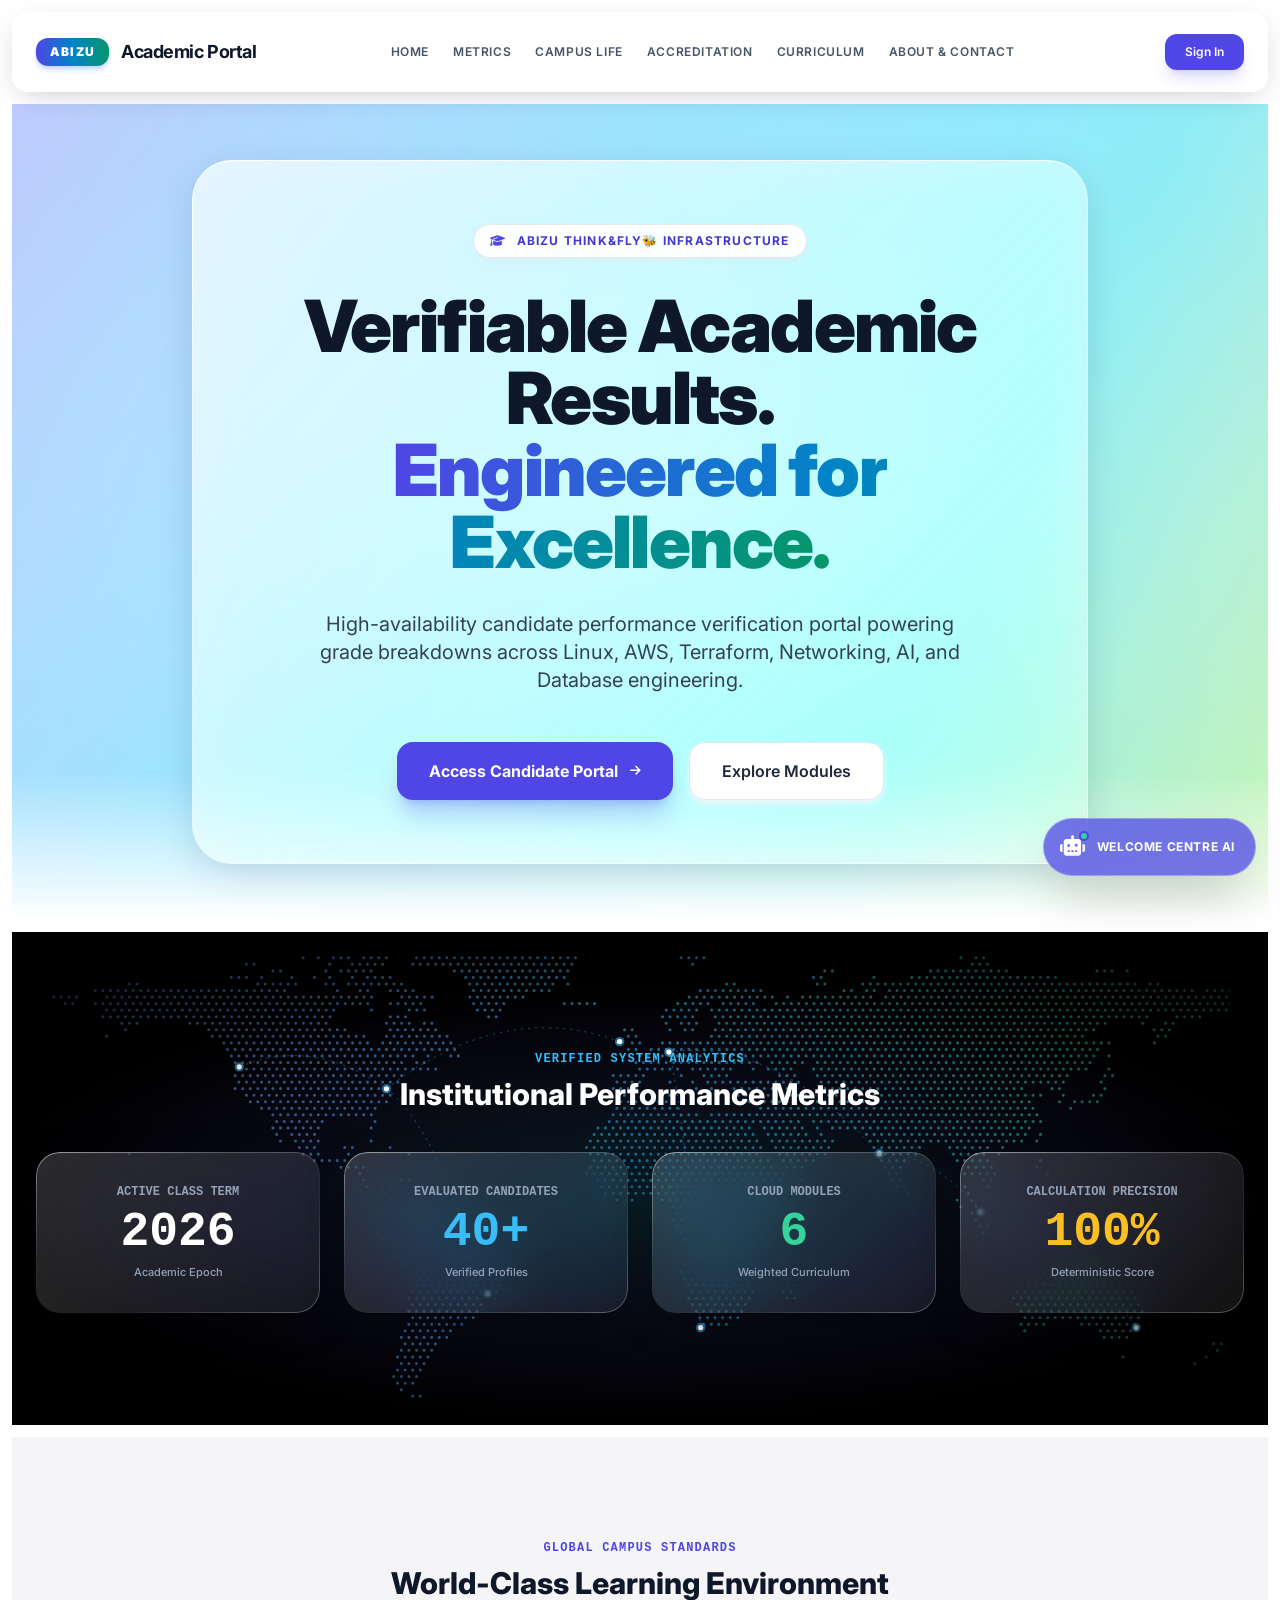
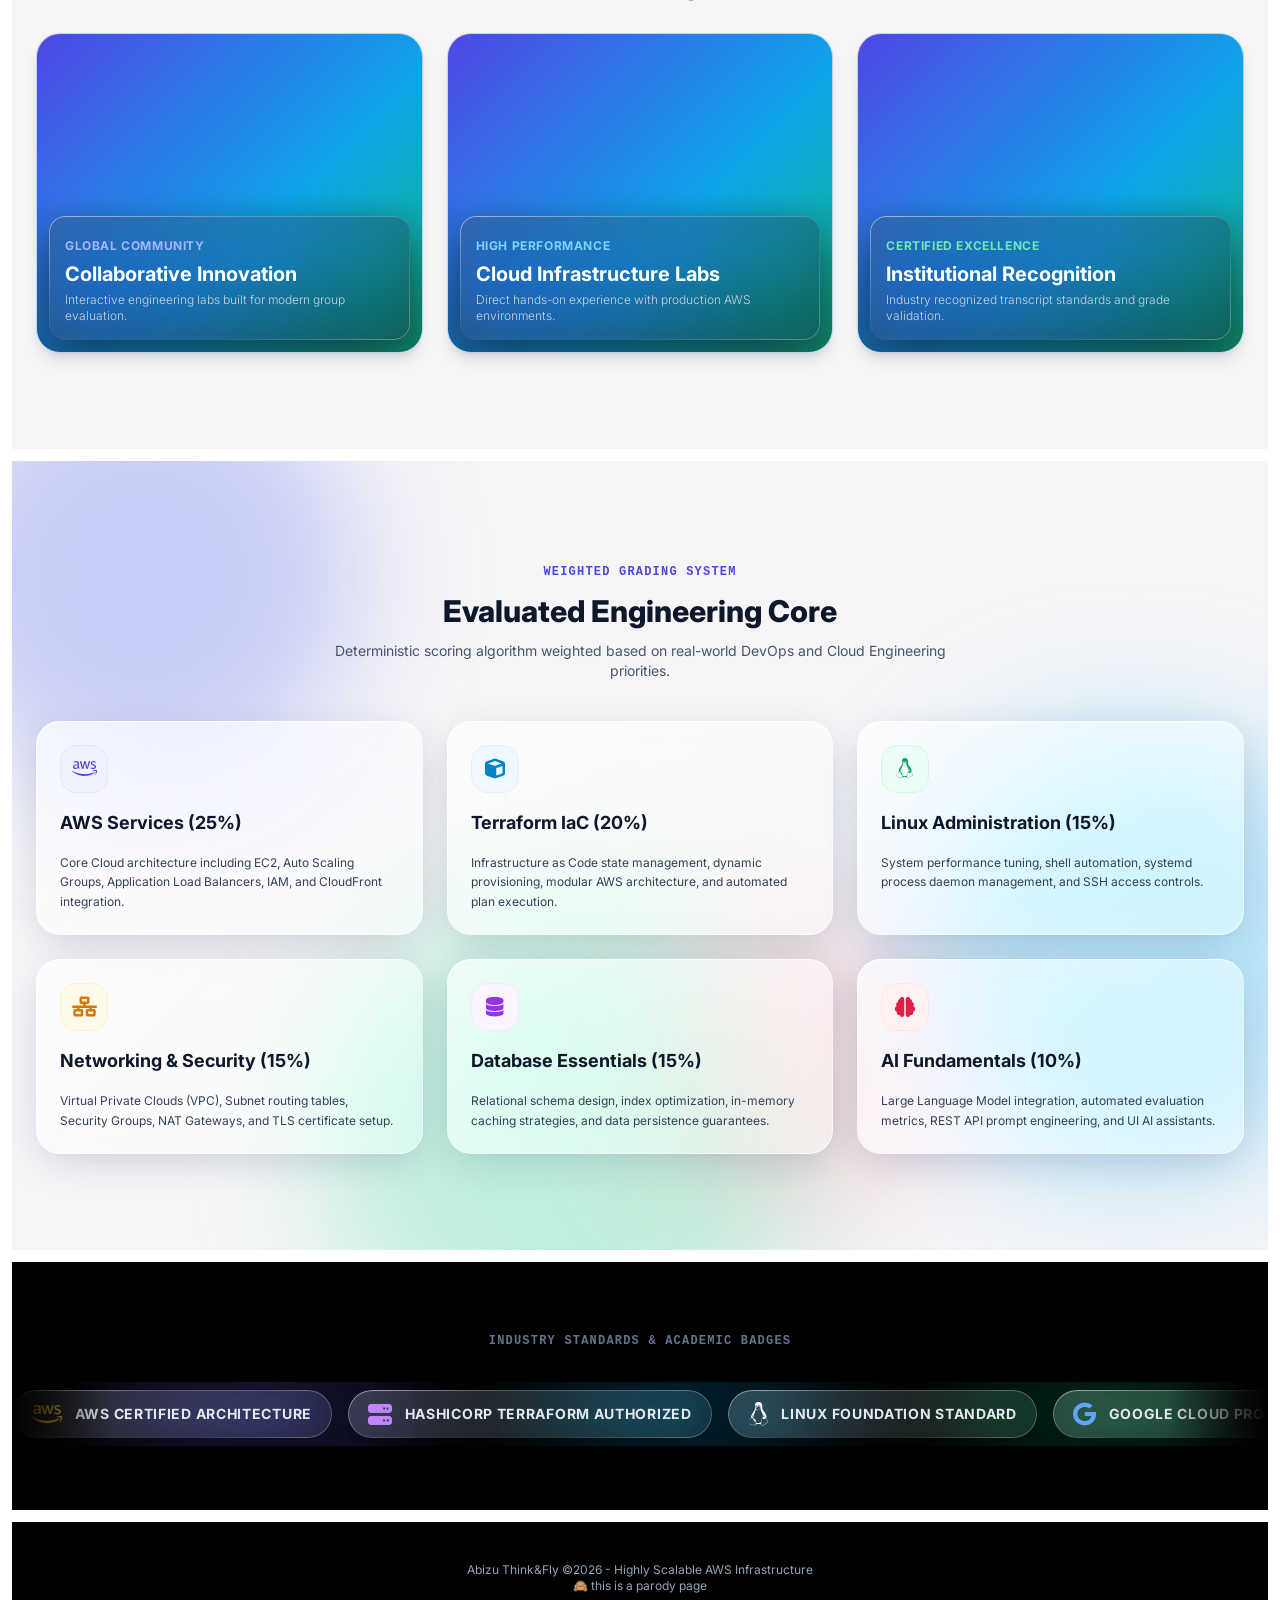
==== templates/index.html @ ec956c9b "index page" ====
<!DOCTYPE html>
<html lang="en" class="scroll-smooth">
<head>
    <meta charset="UTF-8">
    <meta name="viewport" content="width=device-width, initial-scale=1.0">
    <title>Abizu Portal</title>
    <!-- Tailwind CSS CDN -->
    <!-- <script src="https://cdn.tailwindcss.com"></script> -->
    <!-- Tailwind CSS compiled and inlined: no external file needed -->
    <style>
*,:after,:before{--tw-border-spacing-x:0;--tw-border-spacing-y:0;--tw-translate-x:0;--tw-translate-y:0;--tw-rotate:0;--tw-skew-x:0;--tw-skew-y:0;--tw-scale-x:1;--tw-scale-y:1;--tw-pan-x: ;--tw-pan-y: ;--tw-pinch-zoom: ;--tw-scroll-snap-strictness:proximity;--tw-gradient-from-position: ;--tw-gradient-via-position: ;--tw-gradient-to-position: ;--tw-ordinal: ;--tw-slashed-zero: ;--tw-numeric-figure: ;--tw-numeric-spacing: ;--tw-numeric-fraction: ;--tw-ring-inset: ;--tw-ring-offset-width:0px;--tw-ring-offset-color:#fff;--tw-ring-color:rgba(59,130,246,.5);--tw-ring-offset-shadow:0 0 #0000;--tw-ring-shadow:0 0 #0000;--tw-shadow:0 0 #0000;--tw-shadow-colored:0 0 #0000;--tw-blur: ;--tw-brightness: ;--tw-contrast: ;--tw-grayscale: ;--tw-hue-rotate: ;--tw-invert: ;--tw-saturate: ;--tw-sepia: ;--tw-drop-shadow: ;--tw-backdrop-blur: ;--tw-backdrop-brightness: ;--tw-backdrop-contrast: ;--tw-backdrop-grayscale: ;--tw-backdrop-hue-rotate: ;--tw-backdrop-invert: ;--tw-backdrop-opacity: ;--tw-backdrop-saturate: ;--tw-backdrop-sepia: ;--tw-contain-size: ;--tw-contain-layout: ;--tw-contain-paint: ;--tw-contain-style: }::backdrop{--tw-border-spacing-x:0;--tw-border-spacing-y:0;--tw-translate-x:0;--tw-translate-y:0;--tw-rotate:0;--tw-skew-x:0;--tw-skew-y:0;--tw-scale-x:1;--tw-scale-y:1;--tw-pan-x: ;--tw-pan-y: ;--tw-pinch-zoom: ;--tw-scroll-snap-strictness:proximity;--tw-gradient-from-position: ;--tw-gradient-via-position: ;--tw-gradient-to-position: ;--tw-ordinal: ;--tw-slashed-zero: ;--tw-numeric-figure: ;--tw-numeric-spacing: ;--tw-numeric-fraction: ;--tw-ring-inset: ;--tw-ring-offset-width:0px;--tw-ring-offset-color:#fff;--tw-ring-color:rgba(59,130,246,.5);--tw-ring-offset-shadow:0 0 #0000;--tw-ring-shadow:0 0 #0000;--tw-shadow:0 0 #0000;--tw-shadow-colored:0 0 #0000;--tw-blur: ;--tw-brightness: ;--tw-contrast: ;--tw-grayscale: ;--tw-hue-rotate: ;--tw-invert: ;--tw-saturate: ;--tw-sepia: ;--tw-drop-shadow: ;--tw-backdrop-blur: ;--tw-backdrop-brightness: ;--tw-backdrop-contrast: ;--tw-backdrop-grayscale: ;--tw-backdrop-hue-rotate: ;--tw-backdrop-invert: ;--tw-backdrop-opacity: ;--tw-backdrop-saturate: ;--tw-backdrop-sepia: ;--tw-contain-size: ;--tw-contain-layout: ;--tw-contain-paint: ;--tw-contain-style: }/*! tailwindcss v3.4.17 | MIT License | https://tailwindcss.com*/*,:after,:before{box-sizing:border-box;border:0 solid #e5e7eb}:after,:before{--tw-content:""}:host,html{line-height:1.5;-webkit-text-size-adjust:100%;-moz-tab-size:4;-o-tab-size:4;tab-size:4;font-family:ui-sans-serif,system-ui,sans-serif,Apple Color Emoji,Segoe UI Emoji,Segoe UI Symbol,Noto Color Emoji;font-feature-settings:normal;font-variation-settings:normal;-webkit-tap-highlight-color:transparent}body{margin:0;line-height:inherit}hr{height:0;color:inherit;border-top-width:1px}abbr:where([title]){-webkit-text-decoration:underline dotted;text-decoration:underline dotted}h1,h2,h3,h4,h5,h6{font-size:inherit;font-weight:inherit}a{color:inherit;text-decoration:inherit}b,strong{font-weight:bolder}code,kbd,pre,samp{font-family:ui-monospace,SFMono-Regular,Menlo,Monaco,Consolas,Liberation Mono,Courier New,monospace;font-feature-settings:normal;font-variation-settings:normal;font-size:1em}small{font-size:80%}sub,sup{font-size:75%;line-height:0;position:relative;vertical-align:baseline}sub{bottom:-.25em}sup{top:-.5em}table{text-indent:0;border-color:inherit;border-collapse:collapse}button,input,optgroup,select,textarea{font-family:inherit;font-feature-settings:inherit;font-variation-settings:inherit;font-size:100%;font-weight:inherit;line-height:inherit;letter-spacing:inherit;color:inherit;margin:0;padding:0}button,select{text-transform:none}button,input:where([type=button]),input:where([type=reset]),input:where([type=submit]){-webkit-appearance:button;background-color:transparent;background-image:none}:-moz-focusring{outline:auto}:-moz-ui-invalid{box-shadow:none}progress{vertical-align:baseline}::-webkit-inner-spin-button,::-webkit-outer-spin-button{height:auto}[type=search]{-webkit-appearance:textfield;outline-offset:-2px}::-webkit-search-decoration{-webkit-appearance:none}::-webkit-file-upload-button{-webkit-appearance:button;font:inherit}summary{display:list-item}blockquote,dd,dl,figure,h1,h2,h3,h4,h5,h6,hr,p,pre{margin:0}fieldset{margin:0}fieldset,legend{padding:0}menu,ol,ul{list-style:none;margin:0;padding:0}dialog{padding:0}textarea{resize:vertical}input::-moz-placeholder,textarea::-moz-placeholder{opacity:1;color:#9ca3af}input::placeholder,textarea::placeholder{opacity:1;color:#9ca3af}[role=button],button{cursor:pointer}:disabled{cursor:default}audio,canvas,embed,iframe,img,object,svg,video{display:block;vertical-align:middle}img,video{max-width:100%;height:auto}[hidden]:where(:not([hidden=until-found])){display:none}.pointer-events-none{pointer-events:none}.fixed{position:fixed}.absolute{position:absolute}.relative{position:relative}.sticky{position:sticky}.inset-0{inset:0}.-bottom-20{bottom:-5rem}.-bottom-24{bottom:-6rem}.-bottom-32{bottom:-8rem}.-left-16{left:-4rem}.-left-20{left:-5rem}.-right-1{right:-.25rem}.-right-24{right:-6rem}.-top-1{top:-.25rem}.-top-20{top:-5rem}.-top-24{top:-6rem}.bottom-0{bottom:0}.bottom-1{bottom:.25rem}.bottom-10{bottom:2.5rem}.bottom-16{bottom:4rem}.bottom-4{bottom:1rem}.bottom-6{bottom:1.5rem}.bottom-\[-80px\]{bottom:-80px}.left-1\/3{left:33.333333%}.left-1\/4{left:25%}.left-3{left:.75rem}.left-4{left:1rem}.left-\[10\%\]{left:10%}.left-\[35\%\]{left:35%}.left-\[42\%\]{left:42%}.left-\[76\%\]{left:76%}.left-\[8\%\]{left:8%}.right-0{right:0}.right-1{right:.25rem}.right-1\/3{right:33.333333%}.right-1\/4{right:25%}.right-16{right:4rem}.right-3{right:.75rem}.right-6{right:1.5rem}.right-\[10\%\]{right:10%}.right-\[6\%\]{right:6%}.right-\[8\%\]{right:8%}.top-1\/2{top:50%}.top-1\/3{top:33.333333%}.top-1\/4{top:25%}.top-3{top:.75rem}.top-\[100px\]{top:100px}.isolate{isolation:isolate}.z-0{z-index:0}.z-10{z-index:10}.z-50{z-index:50}.m-3{margin:.75rem}.mx-3{margin-left:.75rem;margin-right:.75rem}.mx-5{margin-left:1.25rem;margin-right:1.25rem}.mx-auto{margin-left:auto;margin-right:auto}.my-14{margin-top:3.5rem;margin-bottom:3.5rem}.my-4{margin-top:1rem;margin-bottom:1rem}.mb-1{margin-bottom:.25rem}.mb-2{margin-bottom:.5rem}.mb-3{margin-bottom:.75rem}.mb-4{margin-bottom:1rem}.mb-8{margin-bottom:2rem}.ml-auto{margin-left:auto}.mt-1{margin-top:.25rem}.mt-2{margin-top:.5rem}.mt-3{margin-top:.75rem}.mt-4{margin-top:1rem}.block{display:block}.inline-block{display:inline-block}.flex{display:flex}.inline-flex{display:inline-flex}.table{display:table}.\!grid{display:grid!important}.grid{display:grid}.hidden{display:none}.h-10{height:2.5rem}.h-11{height:2.75rem}.h-12{height:3rem}.h-16{height:4rem}.h-2{height:.5rem}.h-2\.5{height:.625rem}.h-20{height:5rem}.h-24{height:6rem}.h-4{height:1rem}.h-5{height:1.25rem}.h-64{height:16rem}.h-8{height:2rem}.h-80{height:20rem}.h-9{height:2.25rem}.h-\[300px\]{height:300px}.h-\[320px\]{height:320px}.h-\[360px\]{height:360px}.h-\[380px\]{height:380px}.h-\[420px\]{height:420px}.h-\[460px\]{height:460px}.h-\[480px\]{height:480px}.h-\[520px\]{height:520px}.h-\[88\%\]{height:88%}.h-full{height:100%}.min-h-\[75vh\]{min-height:75vh}.min-h-\[80vh\]{min-height:80vh}.min-h-\[85vh\]{min-height:85vh}.min-h-screen{min-height:100vh}.w-10{width:2.5rem}.w-11{width:2.75rem}.w-12{width:3rem}.w-16{width:4rem}.w-2{width:.5rem}.w-2\.5{width:.625rem}.w-20{width:5rem}.w-24{width:6rem}.w-32{width:8rem}.w-4{width:1rem}.w-5{width:1.25rem}.w-72{width:18rem}.w-8{width:2rem}.w-80{width:20rem}.w-9{width:2.25rem}.w-\[300px\]{width:300px}.w-\[320px\]{width:320px}.w-\[360px\]{width:360px}.w-\[380px\]{width:380px}.w-\[420px\]{width:420px}.w-\[460px\]{width:460px}.w-\[480px\]{width:480px}.w-\[520px\]{width:520px}.w-auto{width:auto}.w-full{width:100%}.min-w-0{min-width:0}.max-w-2xl{max-width:42rem}.max-w-4xl{max-width:56rem}.max-w-6xl{max-width:72rem}.max-w-7xl{max-width:80rem}.max-w-\[85\%\]{max-width:85%}.max-w-\[90rem\]{max-width:90rem}.max-w-\[92\%\]{max-width:92%}.max-w-md{max-width:28rem}.max-w-none{max-width:none}.flex-shrink{flex-shrink:1}.shrink-0{flex-shrink:0}.flex-grow{flex-grow:1}.border-collapse{border-collapse:collapse}.-translate-y-1\/2{--tw-translate-y:-50%}.-translate-y-1\/2,.transform{transform:translate(var(--tw-translate-x),var(--tw-translate-y)) rotate(var(--tw-rotate)) skewX(var(--tw-skew-x)) skewY(var(--tw-skew-y)) scaleX(var(--tw-scale-x)) scaleY(var(--tw-scale-y))}@keyframes ping{75%,to{transform:scale(2);opacity:0}}.animate-ping{animation:ping 1s cubic-bezier(0,0,.2,1) infinite}@keyframes pulse{50%{opacity:.5}}.animate-pulse{animation:pulse 2s cubic-bezier(.4,0,.6,1) infinite}.cursor-pointer{cursor:pointer}.grid-cols-1{grid-template-columns:repeat(1,minmax(0,1fr))}.grid-cols-2{grid-template-columns:repeat(2,minmax(0,1fr))}.flex-col{flex-direction:column}.flex-wrap{flex-wrap:wrap}.items-start{align-items:flex-start}.items-end{align-items:flex-end}.items-center{align-items:center}.justify-end{justify-content:flex-end}.justify-center{justify-content:center}.justify-between{justify-content:space-between}.gap-1\.5{gap:.375rem}.gap-10{gap:2.5rem}.gap-2{gap:.5rem}.gap-3{gap:.75rem}.gap-4{gap:1rem}.gap-6{gap:1.5rem}.space-x-2>:not([hidden])~:not([hidden]){--tw-space-x-reverse:0;margin-right:calc(.5rem*var(--tw-space-x-reverse));margin-left:calc(.5rem*(1 - var(--tw-space-x-reverse)))}.space-x-2\.5>:not([hidden])~:not([hidden]){--tw-space-x-reverse:0;margin-right:calc(.625rem*var(--tw-space-x-reverse));margin-left:calc(.625rem*(1 - var(--tw-space-x-reverse)))}.space-x-3>:not([hidden])~:not([hidden]){--tw-space-x-reverse:0;margin-right:calc(.75rem*var(--tw-space-x-reverse));margin-left:calc(.75rem*(1 - var(--tw-space-x-reverse)))}.space-x-4>:not([hidden])~:not([hidden]){--tw-space-x-reverse:0;margin-right:calc(1rem*var(--tw-space-x-reverse));margin-left:calc(1rem*(1 - var(--tw-space-x-reverse)))}.space-x-6>:not([hidden])~:not([hidden]){--tw-space-x-reverse:0;margin-right:calc(1.5rem*var(--tw-space-x-reverse));margin-left:calc(1.5rem*(1 - var(--tw-space-x-reverse)))}.space-y-0>:not([hidden])~:not([hidden]){--tw-space-y-reverse:0;margin-top:calc(0px*(1 - var(--tw-space-y-reverse)));margin-bottom:calc(0px*var(--tw-space-y-reverse))}.space-y-10>:not([hidden])~:not([hidden]){--tw-space-y-reverse:0;margin-top:calc(2.5rem*(1 - var(--tw-space-y-reverse)));margin-bottom:calc(2.5rem*var(--tw-space-y-reverse))}.space-y-2>:not([hidden])~:not([hidden]){--tw-space-y-reverse:0;margin-top:calc(.5rem*(1 - var(--tw-space-y-reverse)));margin-bottom:calc(.5rem*var(--tw-space-y-reverse))}.space-y-2\.5>:not([hidden])~:not([hidden]){--tw-space-y-reverse:0;margin-top:calc(.625rem*(1 - var(--tw-space-y-reverse)));margin-bottom:calc(.625rem*var(--tw-space-y-reverse))}.space-y-3>:not([hidden])~:not([hidden]){--tw-space-y-reverse:0;margin-top:calc(.75rem*(1 - var(--tw-space-y-reverse)));margin-bottom:calc(.75rem*var(--tw-space-y-reverse))}.space-y-4>:not([hidden])~:not([hidden]){--tw-space-y-reverse:0;margin-top:calc(1rem*(1 - var(--tw-space-y-reverse)));margin-bottom:calc(1rem*var(--tw-space-y-reverse))}.space-y-5>:not([hidden])~:not([hidden]){--tw-space-y-reverse:0;margin-top:calc(1.25rem*(1 - var(--tw-space-y-reverse)));margin-bottom:calc(1.25rem*var(--tw-space-y-reverse))}.space-y-6>:not([hidden])~:not([hidden]){--tw-space-y-reverse:0;margin-top:calc(1.5rem*(1 - var(--tw-space-y-reverse)));margin-bottom:calc(1.5rem*var(--tw-space-y-reverse))}.space-y-8>:not([hidden])~:not([hidden]){--tw-space-y-reverse:0;margin-top:calc(2rem*(1 - var(--tw-space-y-reverse)));margin-bottom:calc(2rem*var(--tw-space-y-reverse))}.divide-y>:not([hidden])~:not([hidden]){--tw-divide-y-reverse:0;border-top-width:calc(1px*(1 - var(--tw-divide-y-reverse)));border-bottom-width:calc(1px*var(--tw-divide-y-reverse))}.divide-neutral-900\/10>:not([hidden])~:not([hidden]){border-color:hsla(0,0%,9%,.1)}.self-end{align-self:flex-end}.overflow-hidden{overflow:hidden}.overflow-x-auto{overflow-x:auto}.overflow-y-auto{overflow-y:auto}.scroll-smooth{scroll-behavior:smooth}.whitespace-nowrap{white-space:nowrap}.whitespace-pre-line{white-space:pre-line}.break-words{overflow-wrap:break-word}.break-all{word-break:break-all}.rounded{border-radius:.25rem}.rounded-2xl{border-radius:1rem}.rounded-3xl{border-radius:1.5rem}.rounded-\[2\.5rem\]{border-radius:2.5rem}.rounded-\[2rem\]{border-radius:2rem}.rounded-full{border-radius:9999px}.rounded-lg{border-radius:.5rem}.rounded-xl{border-radius:.75rem}.border{border-width:1px}.border-0{border-width:0}.border-2{border-width:2px}.border-\[3px\]{border-width:3px}.border-b{border-bottom-width:1px}.border-t{border-top-width:1px}.border-amber-100{--tw-border-opacity:1;border-color:rgb(254 243 199/var(--tw-border-opacity,1))}.border-amber-200{--tw-border-opacity:1;border-color:rgb(253 230 138/var(--tw-border-opacity,1))}.border-emerald-100{--tw-border-opacity:1;border-color:rgb(209 250 229/var(--tw-border-opacity,1))}.border-emerald-200{--tw-border-opacity:1;border-color:rgb(167 243 208/var(--tw-border-opacity,1))}.border-indigo-100{--tw-border-opacity:1;border-color:rgb(224 231 255/var(--tw-border-opacity,1))}.border-indigo-200{--tw-border-opacity:1;border-color:rgb(199 210 254/var(--tw-border-opacity,1))}.border-indigo-400\/30{border-color:rgba(129,140,248,.3)}.border-indigo-600{--tw-border-opacity:1;border-color:rgb(79 70 229/var(--tw-border-opacity,1))}.border-neutral-500{--tw-border-opacity:1;border-color:rgb(115 115 115/var(--tw-border-opacity,1))}.border-neutral-900{--tw-border-opacity:1;border-color:rgb(23 23 23/var(--tw-border-opacity,1))}.border-neutral-900\/15{border-color:hsla(0,0%,9%,.15)}.border-neutral-900\/25{border-color:hsla(0,0%,9%,.25)}.border-neutral-900\/30{border-color:hsla(0,0%,9%,.3)}.border-neutral-900\/40{border-color:hsla(0,0%,9%,.4)}.border-purple-100{--tw-border-opacity:1;border-color:rgb(243 232 255/var(--tw-border-opacity,1))}.border-rose-100{--tw-border-opacity:1;border-color:rgb(255 228 230/var(--tw-border-opacity,1))}.border-rose-200{--tw-border-opacity:1;border-color:rgb(254 205 211/var(--tw-border-opacity,1))}.border-sky-100{--tw-border-opacity:1;border-color:rgb(224 242 254/var(--tw-border-opacity,1))}.border-slate-100{--tw-border-opacity:1;border-color:rgb(241 245 249/var(--tw-border-opacity,1))}.border-slate-200{--tw-border-opacity:1;border-color:rgb(226 232 240/var(--tw-border-opacity,1))}.border-slate-200\/80{border-color:rgba(226,232,240,.8)}.border-slate-800{--tw-border-opacity:1;border-color:rgb(30 41 59/var(--tw-border-opacity,1))}.border-white\/25{border-color:hsla(0,0%,100%,.25)}.border-white\/30{border-color:hsla(0,0%,100%,.3)}.border-white\/60{border-color:hsla(0,0%,100%,.6)}.border-white\/70{border-color:hsla(0,0%,100%,.7)}.bg-amber-50{--tw-bg-opacity:1;background-color:rgb(255 251 235/var(--tw-bg-opacity,1))}.bg-black{--tw-bg-opacity:1;background-color:rgb(0 0 0/var(--tw-bg-opacity,1))}.bg-blue-600{--tw-bg-opacity:1;background-color:rgb(37 99 235/var(--tw-bg-opacity,1))}.bg-emerald-300\/40{background-color:rgba(110,231,183,.4)}.bg-emerald-400{--tw-bg-opacity:1;background-color:rgb(52 211 153/var(--tw-bg-opacity,1))}.bg-emerald-50{--tw-bg-opacity:1;background-color:rgb(236 253 245/var(--tw-bg-opacity,1))}.bg-emerald-500{--tw-bg-opacity:1;background-color:rgb(16 185 129/var(--tw-bg-opacity,1))}.bg-emerald-500\/15{background-color:rgba(16,185,129,.15)}.bg-emerald-500\/40{background-color:rgba(16,185,129,.4)}.bg-emerald-600{--tw-bg-opacity:1;background-color:rgb(5 150 105/var(--tw-bg-opacity,1))}.bg-indigo-300\/40{background-color:rgba(165,180,252,.4)}.bg-indigo-400\/40{background-color:rgba(129,140,248,.4)}.bg-indigo-50{--tw-bg-opacity:1;background-color:rgb(238 242 255/var(--tw-bg-opacity,1))}.bg-indigo-500\/20{background-color:rgba(99,102,241,.2)}.bg-indigo-500\/25{background-color:rgba(99,102,241,.25)}.bg-indigo-500\/45{background-color:rgba(99,102,241,.45)}.bg-indigo-600{--tw-bg-opacity:1;background-color:rgb(79 70 229/var(--tw-bg-opacity,1))}.bg-indigo-600\/75{background-color:rgba(79,70,229,.75)}.bg-neutral-300\/80{background-color:hsla(0,0%,83%,.8)}.bg-neutral-400\/40{background-color:hsla(0,0%,64%,.4)}.bg-neutral-500\/25{background-color:hsla(0,0%,45%,.25)}.bg-purple-50{--tw-bg-opacity:1;background-color:rgb(250 245 255/var(--tw-bg-opacity,1))}.bg-rose-300\/30{background-color:rgba(253,164,175,.3)}.bg-rose-300\/35{background-color:rgba(253,164,175,.35)}.bg-rose-50{--tw-bg-opacity:1;background-color:rgb(255 241 242/var(--tw-bg-opacity,1))}.bg-sky-300\/45{background-color:rgba(125,211,252,.45)}.bg-sky-300\/50{background-color:rgba(125,211,252,.5)}.bg-sky-50{--tw-bg-opacity:1;background-color:rgb(240 249 255/var(--tw-bg-opacity,1))}.bg-sky-500\/20{background-color:rgba(14,165,233,.2)}.bg-sky-500\/40{background-color:rgba(14,165,233,.4)}.bg-slate-100{--tw-bg-opacity:1;background-color:rgb(241 245 249/var(--tw-bg-opacity,1))}.bg-slate-200{--tw-bg-opacity:1;background-color:rgb(226 232 240/var(--tw-bg-opacity,1))}.bg-slate-50{--tw-bg-opacity:1;background-color:rgb(248 250 252/var(--tw-bg-opacity,1))}.bg-slate-900\/85{background-color:rgba(15,23,42,.85)}.bg-white{--tw-bg-opacity:1;background-color:rgb(255 255 255/var(--tw-bg-opacity,1))}.bg-white\/25{background-color:hsla(0,0%,100%,.25)}.bg-white\/30{background-color:hsla(0,0%,100%,.3)}.bg-white\/50{background-color:hsla(0,0%,100%,.5)}.bg-white\/60{background-color:hsla(0,0%,100%,.6)}.bg-white\/70{background-color:hsla(0,0%,100%,.7)}.bg-white\/80{background-color:hsla(0,0%,100%,.8)}.bg-white\/90{background-color:hsla(0,0%,100%,.9)}.bg-gradient-to-br{background-image:linear-gradient(to bottom right,var(--tw-gradient-stops))}.bg-gradient-to-r{background-image:linear-gradient(to right,var(--tw-gradient-stops))}.bg-gradient-to-t{background-image:linear-gradient(to top,var(--tw-gradient-stops))}.from-amber-500{--tw-gradient-from:#f59e0b var(--tw-gradient-from-position);--tw-gradient-to:rgba(245,158,11,0) var(--tw-gradient-to-position);--tw-gradient-stops:var(--tw-gradient-from),var(--tw-gradient-to)}.from-emerald-500{--tw-gradient-from:#10b981 var(--tw-gradient-from-position);--tw-gradient-to:rgba(16,185,129,0) var(--tw-gradient-to-position);--tw-gradient-stops:var(--tw-gradient-from),var(--tw-gradient-to)}.from-indigo-500{--tw-gradient-from:#6366f1 var(--tw-gradient-from-position);--tw-gradient-to:rgba(99,102,241,0) var(--tw-gradient-to-position);--tw-gradient-stops:var(--tw-gradient-from),var(--tw-gradient-to)}.from-indigo-600{--tw-gradient-from:#4f46e5 var(--tw-gradient-from-position);--tw-gradient-to:rgba(79,70,229,0) var(--tw-gradient-to-position);--tw-gradient-stops:var(--tw-gradient-from),var(--tw-gradient-to)}.from-indigo-700{--tw-gradient-from:#4338ca var(--tw-gradient-from-position);--tw-gradient-to:rgba(67,56,202,0) var(--tw-gradient-to-position);--tw-gradient-stops:var(--tw-gradient-from),var(--tw-gradient-to)}.from-neutral-900{--tw-gradient-from:#171717 var(--tw-gradient-from-position);--tw-gradient-to:hsla(0,0%,9%,0) var(--tw-gradient-to-position);--tw-gradient-stops:var(--tw-gradient-from),var(--tw-gradient-to)}.from-rose-500{--tw-gradient-from:#f43f5e var(--tw-gradient-from-position);--tw-gradient-to:rgba(244,63,94,0) var(--tw-gradient-to-position);--tw-gradient-stops:var(--tw-gradient-from),var(--tw-gradient-to)}.from-sky-500{--tw-gradient-from:#0ea5e9 var(--tw-gradient-from-position);--tw-gradient-to:rgba(14,165,233,0) var(--tw-gradient-to-position);--tw-gradient-stops:var(--tw-gradient-from),var(--tw-gradient-to)}.from-slate-900\/40{--tw-gradient-from:rgba(15,23,42,.4) var(--tw-gradient-from-position);--tw-gradient-to:rgba(15,23,42,0) var(--tw-gradient-to-position);--tw-gradient-stops:var(--tw-gradient-from),var(--tw-gradient-to)}.from-teal-500{--tw-gradient-from:#14b8a6 var(--tw-gradient-from-position);--tw-gradient-to:rgba(20,184,166,0) var(--tw-gradient-to-position);--tw-gradient-stops:var(--tw-gradient-from),var(--tw-gradient-to)}.from-violet-500{--tw-gradient-from:#8b5cf6 var(--tw-gradient-from-position);--tw-gradient-to:rgba(139,92,246,0) var(--tw-gradient-to-position);--tw-gradient-stops:var(--tw-gradient-from),var(--tw-gradient-to)}.from-white{--tw-gradient-from:#fff var(--tw-gradient-from-position);--tw-gradient-to:hsla(0,0%,100%,0) var(--tw-gradient-to-position);--tw-gradient-stops:var(--tw-gradient-from),var(--tw-gradient-to)}.via-neutral-200{--tw-gradient-to:hsla(0,0%,90%,0) var(--tw-gradient-to-position);--tw-gradient-stops:var(--tw-gradient-from),#e5e5e5 var(--tw-gradient-via-position),var(--tw-gradient-to)}.via-neutral-700{--tw-gradient-to:rgba(64,64,64,0) var(--tw-gradient-to-position);--tw-gradient-stops:var(--tw-gradient-from),#404040 var(--tw-gradient-via-position),var(--tw-gradient-to)}.via-sky-600{--tw-gradient-to:rgba(2,132,199,0) var(--tw-gradient-to-position);--tw-gradient-stops:var(--tw-gradient-from),#0284c7 var(--tw-gradient-via-position),var(--tw-gradient-to)}.via-sky-700{--tw-gradient-to:rgba(3,105,161,0) var(--tw-gradient-to-position);--tw-gradient-stops:var(--tw-gradient-from),#0369a1 var(--tw-gradient-via-position),var(--tw-gradient-to)}.via-transparent{--tw-gradient-to:transparent var(--tw-gradient-to-position);--tw-gradient-stops:var(--tw-gradient-from),transparent var(--tw-gradient-via-position),var(--tw-gradient-to)}.to-amber-400{--tw-gradient-to:#fbbf24 var(--tw-gradient-to-position)}.to-emerald-500{--tw-gradient-to:#10b981 var(--tw-gradient-to-position)}.to-emerald-600{--tw-gradient-to:#059669 var(--tw-gradient-to-position)}.to-emerald-700{--tw-gradient-to:#047857 var(--tw-gradient-to-position)}.to-fuchsia-500{--tw-gradient-to:#d946ef var(--tw-gradient-to-position)}.to-indigo-500{--tw-gradient-to:#6366f1 var(--tw-gradient-to-position)}.to-neutral-400{--tw-gradient-to:#a3a3a3 var(--tw-gradient-to-position)}.to-neutral-500{--tw-gradient-to:#737373 var(--tw-gradient-to-position)}.to-rose-500{--tw-gradient-to:#f43f5e var(--tw-gradient-to-position)}.to-sky-500{--tw-gradient-to:#0ea5e9 var(--tw-gradient-to-position)}.to-transparent{--tw-gradient-to:transparent var(--tw-gradient-to-position)}.bg-clip-text{-webkit-background-clip:text;background-clip:text}.fill-current{fill:currentColor}.object-cover{-o-object-fit:cover;object-fit:cover}.object-center{-o-object-position:center;object-position:center}.p-2{padding:.5rem}.p-3{padding:.75rem}.p-4{padding:1rem}.p-5{padding:1.25rem}.p-6{padding:1.5rem}.p-8{padding:2rem}.px-2\.5{padding-left:.625rem;padding-right:.625rem}.px-3{padding-left:.75rem;padding-right:.75rem}.px-3\.5{padding-left:.875rem;padding-right:.875rem}.px-4{padding-left:1rem;padding-right:1rem}.px-5{padding-left:1.25rem;padding-right:1.25rem}.px-6{padding-left:1.5rem;padding-right:1.5rem}.px-8{padding-left:2rem;padding-right:2rem}.py-1{padding-top:.25rem;padding-bottom:.25rem}.py-1\.5{padding-top:.375rem;padding-bottom:.375rem}.py-10{padding-top:2.5rem;padding-bottom:2.5rem}.py-12{padding-top:3rem;padding-bottom:3rem}.py-14{padding-top:3.5rem;padding-bottom:3.5rem}.py-16{padding-top:4rem;padding-bottom:4rem}.py-2{padding-top:.5rem;padding-bottom:.5rem}.py-2\.5{padding-top:.625rem;padding-bottom:.625rem}.py-20{padding-top:5rem;padding-bottom:5rem}.py-3{padding-top:.75rem;padding-bottom:.75rem}.py-3\.5{padding-top:.875rem;padding-bottom:.875rem}.py-4{padding-top:1rem;padding-bottom:1rem}.py-5{padding-top:1.25rem;padding-bottom:1.25rem}.pr-1{padding-right:.25rem}.pt-1{padding-top:.25rem}.pt-4{padding-top:1rem}.text-left{text-align:left}.text-center{text-align:center}.text-right{text-align:right}.font-mono{font-family:ui-monospace,SFMono-Regular,Menlo,Monaco,Consolas,Liberation Mono,Courier New,monospace}.text-2xl{font-size:1.5rem;line-height:2rem}.text-3xl{font-size:1.875rem;line-height:2.25rem}.text-4xl{font-size:2.25rem;line-height:2.5rem}.text-5xl{font-size:3rem;line-height:1}.text-\[10px\]{font-size:10px}.text-\[11px\]{font-size:11px}.text-\[13px\]{font-size:13px}.text-base{font-size:1rem;line-height:1.5rem}.text-lg{font-size:1.125rem;line-height:1.75rem}.text-sm{font-size:.875rem;line-height:1.25rem}.text-xl{font-size:1.25rem;line-height:1.75rem}.text-xs{font-size:.75rem;line-height:1rem}.font-black{font-weight:900}.font-bold{font-weight:700}.font-extrabold{font-weight:800}.font-light{font-weight:300}.font-medium{font-weight:500}.font-normal{font-weight:400}.font-semibold{font-weight:600}.uppercase{text-transform:uppercase}.leading-\[1\.08\]{line-height:1.08}.leading-none{line-height:1}.leading-relaxed{line-height:1.625}.leading-tight{line-height:1.25}.tracking-\[0\.25em\]{letter-spacing:.25em}.tracking-tight{letter-spacing:-.025em}.tracking-wider{letter-spacing:.05em}.tracking-widest{letter-spacing:.1em}.text-amber-400{--tw-text-opacity:1;color:rgb(251 191 36/var(--tw-text-opacity,1))}.text-amber-600{--tw-text-opacity:1;color:rgb(217 119 6/var(--tw-text-opacity,1))}.text-amber-700{--tw-text-opacity:1;color:rgb(180 83 9/var(--tw-text-opacity,1))}.text-amber-800{--tw-text-opacity:1;color:rgb(146 64 14/var(--tw-text-opacity,1))}.text-blue-400{--tw-text-opacity:1;color:rgb(96 165 250/var(--tw-text-opacity,1))}.text-emerald-300{--tw-text-opacity:1;color:rgb(110 231 183/var(--tw-text-opacity,1))}.text-emerald-400{--tw-text-opacity:1;color:rgb(52 211 153/var(--tw-text-opacity,1))}.text-emerald-600{--tw-text-opacity:1;color:rgb(5 150 105/var(--tw-text-opacity,1))}.text-emerald-700{--tw-text-opacity:1;color:rgb(4 120 87/var(--tw-text-opacity,1))}.text-indigo-300{--tw-text-opacity:1;color:rgb(165 180 252/var(--tw-text-opacity,1))}.text-indigo-400{--tw-text-opacity:1;color:rgb(129 140 248/var(--tw-text-opacity,1))}.text-indigo-600{--tw-text-opacity:1;color:rgb(79 70 229/var(--tw-text-opacity,1))}.text-indigo-700{--tw-text-opacity:1;color:rgb(67 56 202/var(--tw-text-opacity,1))}.text-neutral-800{--tw-text-opacity:1;color:rgb(38 38 38/var(--tw-text-opacity,1))}.text-neutral-900{--tw-text-opacity:1;color:rgb(23 23 23/var(--tw-text-opacity,1))}.text-neutral-950{--tw-text-opacity:1;color:rgb(10 10 10/var(--tw-text-opacity,1))}.text-purple-400{--tw-text-opacity:1;color:rgb(192 132 252/var(--tw-text-opacity,1))}.text-purple-600{--tw-text-opacity:1;color:rgb(147 51 234/var(--tw-text-opacity,1))}.text-rose-600{--tw-text-opacity:1;color:rgb(225 29 72/var(--tw-text-opacity,1))}.text-sky-300{--tw-text-opacity:1;color:rgb(125 211 252/var(--tw-text-opacity,1))}.text-sky-400{--tw-text-opacity:1;color:rgb(56 189 248/var(--tw-text-opacity,1))}.text-sky-600{--tw-text-opacity:1;color:rgb(2 132 199/var(--tw-text-opacity,1))}.text-sky-800{--tw-text-opacity:1;color:rgb(7 89 133/var(--tw-text-opacity,1))}.text-slate-200{--tw-text-opacity:1;color:rgb(226 232 240/var(--tw-text-opacity,1))}.text-slate-300{--tw-text-opacity:1;color:rgb(203 213 225/var(--tw-text-opacity,1))}.text-slate-400{--tw-text-opacity:1;color:rgb(148 163 184/var(--tw-text-opacity,1))}.text-slate-500{--tw-text-opacity:1;color:rgb(100 116 139/var(--tw-text-opacity,1))}.text-slate-600{--tw-text-opacity:1;color:rgb(71 85 105/var(--tw-text-opacity,1))}.text-slate-700{--tw-text-opacity:1;color:rgb(51 65 85/var(--tw-text-opacity,1))}.text-slate-800{--tw-text-opacity:1;color:rgb(30 41 59/var(--tw-text-opacity,1))}.text-slate-900{--tw-text-opacity:1;color:rgb(15 23 42/var(--tw-text-opacity,1))}.text-transparent{color:transparent}.text-white{--tw-text-opacity:1;color:rgb(255 255 255/var(--tw-text-opacity,1))}.antialiased{-webkit-font-smoothing:antialiased;-moz-osx-font-smoothing:grayscale}.opacity-90{opacity:.9}.mix-blend-soft-light{mix-blend-mode:soft-light}.shadow-2xl{--tw-shadow:0 25px 50px -12px rgba(0,0,0,.25);--tw-shadow-colored:0 25px 50px -12px var(--tw-shadow-color)}.shadow-2xl,.shadow-lg{box-shadow:var(--tw-ring-offset-shadow,0 0 #0000),var(--tw-ring-shadow,0 0 #0000),var(--tw-shadow)}.shadow-lg{--tw-shadow:0 10px 15px -3px rgba(0,0,0,.1),0 4px 6px -4px rgba(0,0,0,.1);--tw-shadow-colored:0 10px 15px -3px var(--tw-shadow-color),0 4px 6px -4px var(--tw-shadow-color)}.shadow-md{--tw-shadow:0 4px 6px -1px rgba(0,0,0,.1),0 2px 4px -2px rgba(0,0,0,.1);--tw-shadow-colored:0 4px 6px -1px var(--tw-shadow-color),0 2px 4px -2px var(--tw-shadow-color)}.shadow-md,.shadow-sm{box-shadow:var(--tw-ring-offset-shadow,0 0 #0000),var(--tw-ring-shadow,0 0 #0000),var(--tw-shadow)}.shadow-sm{--tw-shadow:0 1px 2px 0 rgba(0,0,0,.05);--tw-shadow-colored:0 1px 2px 0 var(--tw-shadow-color)}.shadow-xl{--tw-shadow:0 20px 25px -5px rgba(0,0,0,.1),0 8px 10px -6px rgba(0,0,0,.1);--tw-shadow-colored:0 20px 25px -5px var(--tw-shadow-color),0 8px 10px -6px var(--tw-shadow-color);box-shadow:var(--tw-ring-offset-shadow,0 0 #0000),var(--tw-ring-shadow,0 0 #0000),var(--tw-shadow)}.shadow-indigo-200{--tw-shadow-color:#c7d2fe;--tw-shadow:var(--tw-shadow-colored)}.shadow-indigo-600\/20{--tw-shadow-color:rgba(79,70,229,.2);--tw-shadow:var(--tw-shadow-colored)}.shadow-indigo-600\/25{--tw-shadow-color:rgba(79,70,229,.25);--tw-shadow:var(--tw-shadow-colored)}.shadow-slate-100{--tw-shadow-color:#f1f5f9;--tw-shadow:var(--tw-shadow-colored)}.shadow-slate-200\/50{--tw-shadow-color:rgba(226,232,240,.5);--tw-shadow:var(--tw-shadow-colored)}.ring-4{--tw-ring-offset-shadow:var(--tw-ring-inset) 0 0 0 var(--tw-ring-offset-width) var(--tw-ring-offset-color);--tw-ring-shadow:var(--tw-ring-inset) 0 0 0 calc(4px + var(--tw-ring-offset-width)) var(--tw-ring-color);box-shadow:var(--tw-ring-offset-shadow),var(--tw-ring-shadow),var(--tw-shadow,0 0 #0000)}.ring-white{--tw-ring-opacity:1;--tw-ring-color:rgb(255 255 255/var(--tw-ring-opacity,1))}.blur{--tw-blur:blur(8px)}.blur,.blur-3xl{filter:var(--tw-blur) var(--tw-brightness) var(--tw-contrast) var(--tw-grayscale) var(--tw-hue-rotate) var(--tw-invert) var(--tw-saturate) var(--tw-sepia) var(--tw-drop-shadow)}.blur-3xl{--tw-blur:blur(64px)}.contrast-\[1\.08\]{--tw-contrast:contrast(1.08)}.contrast-\[1\.08\],.grayscale{filter:var(--tw-blur) var(--tw-brightness) var(--tw-contrast) var(--tw-grayscale) var(--tw-hue-rotate) var(--tw-invert) var(--tw-saturate) var(--tw-sepia) var(--tw-drop-shadow)}.grayscale{--tw-grayscale:grayscale(100%)}.saturate-\[1\.7\]{--tw-saturate:saturate(1.7)}.filter,.saturate-\[1\.7\]{filter:var(--tw-blur) var(--tw-brightness) var(--tw-contrast) var(--tw-grayscale) var(--tw-hue-rotate) var(--tw-invert) var(--tw-saturate) var(--tw-sepia) var(--tw-drop-shadow)}.backdrop-blur-2xl{--tw-backdrop-blur:blur(40px)}.backdrop-blur-2xl,.backdrop-blur-md{-webkit-backdrop-filter:var(--tw-backdrop-blur) var(--tw-backdrop-brightness) var(--tw-backdrop-contrast) var(--tw-backdrop-grayscale) var(--tw-backdrop-hue-rotate) var(--tw-backdrop-invert) var(--tw-backdrop-opacity) var(--tw-backdrop-saturate) var(--tw-backdrop-sepia);backdrop-filter:var(--tw-backdrop-blur) var(--tw-backdrop-brightness) var(--tw-backdrop-contrast) var(--tw-backdrop-grayscale) var(--tw-backdrop-hue-rotate) var(--tw-backdrop-invert) var(--tw-backdrop-opacity) var(--tw-backdrop-saturate) var(--tw-backdrop-sepia)}.backdrop-blur-md{--tw-backdrop-blur:blur(12px)}.backdrop-blur-xl{--tw-backdrop-blur:blur(24px)}.backdrop-blur-xl,.backdrop-saturate-150{-webkit-backdrop-filter:var(--tw-backdrop-blur) var(--tw-backdrop-brightness) var(--tw-backdrop-contrast) var(--tw-backdrop-grayscale) var(--tw-backdrop-hue-rotate) var(--tw-backdrop-invert) var(--tw-backdrop-opacity) var(--tw-backdrop-saturate) var(--tw-backdrop-sepia);backdrop-filter:var(--tw-backdrop-blur) var(--tw-backdrop-brightness) var(--tw-backdrop-contrast) var(--tw-backdrop-grayscale) var(--tw-backdrop-hue-rotate) var(--tw-backdrop-invert) var(--tw-backdrop-opacity) var(--tw-backdrop-saturate) var(--tw-backdrop-sepia)}.backdrop-saturate-150{--tw-backdrop-saturate:saturate(1.5)}.backdrop-filter{-webkit-backdrop-filter:var(--tw-backdrop-blur) var(--tw-backdrop-brightness) var(--tw-backdrop-contrast) var(--tw-backdrop-grayscale) var(--tw-backdrop-hue-rotate) var(--tw-backdrop-invert) var(--tw-backdrop-opacity) var(--tw-backdrop-saturate) var(--tw-backdrop-sepia);backdrop-filter:var(--tw-backdrop-blur) var(--tw-backdrop-brightness) var(--tw-backdrop-contrast) var(--tw-backdrop-grayscale) var(--tw-backdrop-hue-rotate) var(--tw-backdrop-invert) var(--tw-backdrop-opacity) var(--tw-backdrop-saturate) var(--tw-backdrop-sepia)}.transition{transition-property:color,background-color,border-color,text-decoration-color,fill,stroke,opacity,box-shadow,transform,filter,-webkit-backdrop-filter;transition-property:color,background-color,border-color,text-decoration-color,fill,stroke,opacity,box-shadow,transform,filter,backdrop-filter;transition-property:color,background-color,border-color,text-decoration-color,fill,stroke,opacity,box-shadow,transform,filter,backdrop-filter,-webkit-backdrop-filter;transition-timing-function:cubic-bezier(.4,0,.2,1);transition-duration:.15s}.transition-transform{transition-property:transform;transition-timing-function:cubic-bezier(.4,0,.2,1);transition-duration:.15s}.duration-200{transition-duration:.2s}.duration-300{transition-duration:.3s}.ease-in-out{transition-timing-function:cubic-bezier(.4,0,.2,1)}.ease-out{transition-timing-function:cubic-bezier(0,0,.2,1)}.selection\:bg-indigo-600 ::-moz-selection{--tw-bg-opacity:1;background-color:rgb(79 70 229/var(--tw-bg-opacity,1))}.selection\:bg-indigo-600 ::selection{--tw-bg-opacity:1;background-color:rgb(79 70 229/var(--tw-bg-opacity,1))}.selection\:text-white ::-moz-selection{--tw-text-opacity:1;color:rgb(255 255 255/var(--tw-text-opacity,1))}.selection\:text-white ::selection{--tw-text-opacity:1;color:rgb(255 255 255/var(--tw-text-opacity,1))}.selection\:bg-indigo-600::-moz-selection{--tw-bg-opacity:1;background-color:rgb(79 70 229/var(--tw-bg-opacity,1))}.selection\:bg-indigo-600::selection{--tw-bg-opacity:1;background-color:rgb(79 70 229/var(--tw-bg-opacity,1))}.selection\:text-white::-moz-selection{--tw-text-opacity:1;color:rgb(255 255 255/var(--tw-text-opacity,1))}.selection\:text-white::selection{--tw-text-opacity:1;color:rgb(255 255 255/var(--tw-text-opacity,1))}.hover\:-translate-y-0\.5:hover{--tw-translate-y:-0.125rem}.hover\:-translate-y-0\.5:hover,.hover\:-translate-y-1:hover{transform:translate(var(--tw-translate-x),var(--tw-translate-y)) rotate(var(--tw-rotate)) skewX(var(--tw-skew-x)) skewY(var(--tw-skew-y)) scaleX(var(--tw-scale-x)) scaleY(var(--tw-scale-y))}.hover\:-translate-y-1:hover{--tw-translate-y:-0.25rem}.hover\:scale-105:hover{--tw-scale-x:1.05;--tw-scale-y:1.05;transform:translate(var(--tw-translate-x),var(--tw-translate-y)) rotate(var(--tw-rotate)) skewX(var(--tw-skew-x)) skewY(var(--tw-skew-y)) scaleX(var(--tw-scale-x)) scaleY(var(--tw-scale-y))}.hover\:border-amber-400\/50:hover{border-color:rgba(251,191,36,.5)}.hover\:border-emerald-400\/50:hover{border-color:rgba(52,211,153,.5)}.hover\:border-sky-400\/50:hover{border-color:rgba(56,189,248,.5)}.hover\:border-white\/30:hover{border-color:hsla(0,0%,100%,.3)}.hover\:bg-indigo-600\/90:hover{background-color:rgba(79,70,229,.9)}.hover\:bg-indigo-700:hover{--tw-bg-opacity:1;background-color:rgb(67 56 202/var(--tw-bg-opacity,1))}.hover\:bg-slate-200:hover{--tw-bg-opacity:1;background-color:rgb(226 232 240/var(--tw-bg-opacity,1))}.hover\:bg-slate-50:hover{--tw-bg-opacity:1;background-color:rgb(248 250 252/var(--tw-bg-opacity,1))}.hover\:bg-white:hover{--tw-bg-opacity:1;background-color:rgb(255 255 255/var(--tw-bg-opacity,1))}.hover\:bg-white\/10:hover{background-color:hsla(0,0%,100%,.1)}.hover\:bg-white\/40:hover{background-color:hsla(0,0%,100%,.4)}.hover\:bg-white\/60:hover{background-color:hsla(0,0%,100%,.6)}.hover\:bg-white\/80:hover{background-color:hsla(0,0%,100%,.8)}.hover\:text-indigo-600:hover{--tw-text-opacity:1;color:rgb(79 70 229/var(--tw-text-opacity,1))}.hover\:text-white:hover{--tw-text-opacity:1;color:rgb(255 255 255/var(--tw-text-opacity,1))}.hover\:underline:hover{text-decoration-line:underline}.focus\:border-indigo-600:focus{--tw-border-opacity:1;border-color:rgb(79 70 229/var(--tw-border-opacity,1))}.focus\:outline-none:focus{outline:2px solid transparent;outline-offset:2px}.focus\:ring-2:focus{--tw-ring-offset-shadow:var(--tw-ring-inset) 0 0 0 var(--tw-ring-offset-width) var(--tw-ring-offset-color);--tw-ring-shadow:var(--tw-ring-inset) 0 0 0 calc(2px + var(--tw-ring-offset-width)) var(--tw-ring-color);box-shadow:var(--tw-ring-offset-shadow),var(--tw-ring-shadow),var(--tw-shadow,0 0 #0000)}.focus\:ring-indigo-600\/10:focus{--tw-ring-color:rgba(79,70,229,.1)}.group:hover .group-hover\:scale-105{--tw-scale-x:1.05;--tw-scale-y:1.05;transform:translate(var(--tw-translate-x),var(--tw-translate-y)) rotate(var(--tw-rotate)) skewX(var(--tw-skew-x)) skewY(var(--tw-skew-y)) scaleX(var(--tw-scale-x)) scaleY(var(--tw-scale-y))}@media (min-width:640px){.sm\:bottom-auto{bottom:auto}.sm\:left-auto{left:auto}.sm\:right-8{right:2rem}.sm\:top-16{top:4rem}.sm\:my-10{margin-top:2.5rem;margin-bottom:2.5rem}.sm\:inline{display:inline}.sm\:h-32{height:8rem}.sm\:h-\[540px\]{height:540px}.sm\:h-\[580px\]{height:580px}.sm\:h-auto{height:auto}.sm\:w-32{width:8rem}.sm\:w-72{width:18rem}.sm\:w-96{width:24rem}.sm\:w-\[130\%\]{width:130%}.sm\:w-\[calc\(50\%_-_0\.75rem\)\]{width:calc(50% - .75rem)}.sm\:grid-cols-2{grid-template-columns:repeat(2,minmax(0,1fr))}.sm\:flex-row{flex-direction:row}.sm\:items-center{align-items:center}.sm\:gap-6{gap:1.5rem}.sm\:self-auto{align-self:auto}.sm\:p-6{padding:1.5rem}.sm\:p-7{padding:1.75rem}.sm\:p-8{padding:2rem}.sm\:px-14{padding-left:3.5rem;padding-right:3.5rem}.sm\:px-5{padding-left:1.25rem;padding-right:1.25rem}.sm\:px-6{padding-left:1.5rem;padding-right:1.5rem}.sm\:px-8{padding-left:2rem;padding-right:2rem}.sm\:py-16{padding-top:4rem;padding-bottom:4rem}.sm\:py-24{padding-top:6rem;padding-bottom:6rem}.sm\:py-28{padding-top:7rem;padding-bottom:7rem}.sm\:py-3{padding-top:.75rem;padding-bottom:.75rem}.sm\:py-8{padding-top:2rem;padding-bottom:2rem}.sm\:text-2xl{font-size:1.5rem;line-height:2rem}.sm\:text-4xl{font-size:2.25rem;line-height:2.5rem}.sm\:text-5xl{font-size:3rem;line-height:1}.sm\:text-6xl{font-size:3.75rem;line-height:1}.sm\:text-7xl{font-size:4.5rem;line-height:1}.sm\:text-sm{font-size:.875rem;line-height:1.25rem}.sm\:text-xl{font-size:1.25rem;line-height:1.75rem}}@media (min-width:768px){.md\:grid-cols-3{grid-template-columns:repeat(3,minmax(0,1fr))}.md\:grid-cols-4{grid-template-columns:repeat(4,minmax(0,1fr))}}@media (min-width:1024px){.lg\:w-\[94\%\]{width:94%}.lg\:grid-cols-2{grid-template-columns:repeat(2,minmax(0,1fr))}.lg\:grid-cols-3{grid-template-columns:repeat(3,minmax(0,1fr))}.lg\:items-start{align-items:flex-start}.lg\:text-\[2rem\]{font-size:2rem}}@media (min-width:1280px){.xl\:flex{display:flex}.xl\:hidden{display:none}.xl\:w-\[calc\(25\%_-_1\.125rem\)\]{width:calc(25% - 1.125rem)}.xl\:grid-cols-\[1fr_1fr_1\.3fr_1fr\]{grid-template-columns:1fr 1fr 1.3fr 1fr}.xl\:text-\[2\.75rem\]{font-size:2.75rem}}@media (min-width:1360px){.min-\[1360px\]\:block{display:block}}
    </style>
    <!-- FontAwesome Icons -->
    <link rel="stylesheet" href="https://cdnjs.cloudflare.com/ajax/libs/font-awesome/6.4.0/css/all.min.css">
    
    <style>
        /* Apple-style smooth typography & scrollbar */
        @import url('https://fonts.googleapis.com/css2?family=Inter:wght@300;400;500;600;700;800;900&display=swap');
        
        body {
            font-family: "Helvetica Neue", HelveticaNeue, 'Inter', Helvetica, Arial, sans-serif;
            -webkit-font-smoothing: antialiased;
            -moz-osx-font-smoothing: grayscale;
            text-rendering: optimizeLegibility;
            background-color: #ffffff;
            color: #0f172a;
            overflow-x: hidden;
        }

        /* Custom Keyframes for Cinematic Animations */
        @keyframes fadeInUp {
            from {
                opacity: 0;
                transform: translateY(20px) scale(0.99);
            }
            to {
                opacity: 1;
                transform: translateY(0) scale(1);
            }
        }

        @keyframes floatSubtle {
            0%, 100% { transform: translateY(0px); }
            50% { transform: translateY(-8px); }
        }

        @keyframes infiniteTicker {
            0% { transform: translateX(0); }
            100% { transform: translateX(-50%); }
        }

        .animate-fade-in-up {
            animation: fadeInUp 0.8s cubic-bezier(0.16, 1, 0.3, 1) forwards;
        }

        .animate-float {
            animation: floatSubtle 5s ease-in-out infinite;
        }

        /* ---------- Apple-style tiles: white page, sections sit on it as separate panels ---------- */
        :root { --tile-radius: 0px; --tile-grey: #f5f5f7; }   /* set --tile-radius to 28px for rounded tiles */
        .tile { border-radius: var(--tile-radius); }
        .tile-grey { background-color: var(--tile-grey); }
        section[id] { scroll-margin-top: 108px; }

        /* ---------- Liquid-glass surfaces (iOS / macOS style) ---------- */
        .glass, .glass-dark, .glass-header {
            -webkit-backdrop-filter: blur(24px) saturate(180%);
                    backdrop-filter: blur(24px) saturate(180%);
        }
        .glass, .glass-dark { position: relative; }
        .glass {
            background-color: rgba(255,255,255,.38);
            background-image: linear-gradient(135deg, rgba(255,255,255,.55), rgba(255,255,255,.12));
            box-shadow: 0 10px 40px -8px rgba(30,41,90,.22), inset 0 1px 1px rgba(255,255,255,.9), inset 0 -1px 1px rgba(255,255,255,.35);
        }
        .glass-header {
            background-color: rgba(255,255,255,.62);
            box-shadow: 0 8px 30px -10px rgba(15,23,42,.28), inset 0 1px 1px rgba(255,255,255,.9);
        }
        .glass-dark {
            background-color: rgba(255,255,255,.05);
            background-image: linear-gradient(135deg, rgba(255,255,255,.12), rgba(255,255,255,.02));
            box-shadow: 0 10px 40px -10px rgba(0,0,0,.6), inset 0 1px 1px rgba(255,255,255,.22);
        }
        .glass-caption { background-color: rgba(15,23,42,.34); }
        /* light-catching rim: bright on the top-left and bottom-right edges, clear in between */
        .glass::before, .glass-dark::before, .glass-header::before {
            content: ""; position: absolute; inset: 0; border-radius: inherit; padding: 1px; pointer-events: none;
            background: linear-gradient(150deg, rgba(255,255,255,.95), rgba(255,255,255,.05) 35%, rgba(255,255,255,.05) 65%, rgba(255,255,255,.7));
            -webkit-mask: linear-gradient(#000 0 0) content-box, linear-gradient(#000 0 0);
            -webkit-mask-composite: xor; mask-composite: exclude;
        }
        .glass-dark::before { opacity: .45; }
        @supports not ((backdrop-filter: blur(1px)) or (-webkit-backdrop-filter: blur(1px))) {
            .glass { background-color: rgba(255,255,255,.88); }
            .glass-header { background-color: rgba(255,255,255,.96); }
            .glass-dark { background-color: rgba(30,41,59,.92); }
        }
        @media (prefers-reduced-transparency: reduce) {
            .glass { background-color: rgba(255,255,255,.94); background-image: none; }
            .glass-header { background-color: #fff; }
            .glass-dark { background-color: #111827; background-image: none; }
        }

        /* ---------- Responsive badge ticker (dark) ---------- */
        .ticker-track {
            display: flex;
            width: max-content;
            animation: infiniteTicker 45s linear infinite;
        }
        .ticker-group {
            display: flex;
            flex-shrink: 0;
            align-items: center;
            gap: 1rem;
            padding-right: 1rem;
        }
        .ticker-track:hover { animation-play-state: paused; }
        .ticker-mask {
            -webkit-mask-image: linear-gradient(to right, transparent, #000 8%, #000 92%, transparent);
                    mask-image: linear-gradient(to right, transparent, #000 8%, #000 92%, transparent);
        }
        @media (max-width: 640px) {
            .ticker-group { gap: .75rem; padding-right: .75rem; }
            .ticker-track { animation-duration: 32s; }
        }
        @media (prefers-reduced-motion: reduce) {
            .ticker-track { animation: none; width: auto; flex-wrap: wrap; justify-content: center; }
            .ticker-group[aria-hidden="true"] { display: none; }
            .ticker-group { flex-wrap: wrap; justify-content: center; row-gap: 1.25rem; padding: 0 1.5rem; }
            .pin-ping { animation: none !important; }
        }

        /* ---------- World map pins ---------- */
        .world-map-wrap {
            -webkit-mask-image: radial-gradient(ellipse 75% 80% at 50% 50%, #000 45%, transparent 100%);
                    mask-image: radial-gradient(ellipse 75% 80% at 50% 50%, #000 45%, transparent 100%);
        }
        .pin-ping {
            fill: #38bdf8; fill-opacity: .55;
            transform-box: fill-box; transform-origin: center;
            animation: pinPing 3s ease-out infinite;
        }
        @keyframes pinPing {
            0%   { transform: scale(.4); opacity: .9; }
            100% { transform: scale(2.8); opacity: 0; }
        }

        /* ---------- Results page: clear, colourless watery glass on a light neutral backdrop ---------- */
        .results-sheet, .water { isolation: isolate; }
        .results-sheet {
            background-color: rgba(255,255,255,.24);
            background-image: linear-gradient(145deg, rgba(255,255,255,.72) 0%, rgba(255,255,255,.12) 30%, rgba(255,255,255,.05) 60%, rgba(255,255,255,.45) 100%);
            -webkit-backdrop-filter: blur(30px) saturate(140%);
                    backdrop-filter: blur(30px) saturate(140%);
            border: 1px solid rgba(255,255,255,.95);
            box-shadow: 0 40px 90px -30px rgba(0,0,0,.35), 0 10px 30px -10px rgba(0,0,0,.14),
                        inset 0 2px 2px rgba(255,255,255,.95), inset 0 -2px 3px rgba(255,255,255,.5), inset 0 0 60px rgba(255,255,255,.3);
        }
        .results-sheet::before {
            content: ""; position: absolute; inset: 0; border-radius: inherit; padding: 1px; pointer-events: none;
            background: linear-gradient(150deg, #fff, rgba(255,255,255,.1) 35%, rgba(255,255,255,.1) 65%, rgba(115,115,115,.55));
            -webkit-mask: linear-gradient(#000 0 0) content-box, linear-gradient(#000 0 0);
            -webkit-mask-composite: xor; mask-composite: exclude;
        }
        /* slow, drifting water sheen behind the content */
        .results-sheet::after {
            content: ""; position: absolute; inset: 0; border-radius: inherit; pointer-events: none; z-index: -1;
            background:
                radial-gradient(520px 260px at 15% 0%, rgba(255,255,255,.8), transparent 65%),
                radial-gradient(460px 240px at 100% 100%, rgba(255,255,255,.55), transparent 65%),
                linear-gradient(115deg, transparent 40%, rgba(255,255,255,.42) 50%, transparent 60%);
            background-size: 100% 100%, 100% 100%, 220% 100%;
            animation: waterSheen 12s ease-in-out infinite alternate;
        }
        @keyframes waterSheen {
            from { background-position: 0 0, 0 0, 0% 0; }
            to   { background-position: 0 0, 0 0, 100% 0; }
        }
        .water {
            position: relative;
            background-color: rgba(255,255,255,.26);
            background-image: linear-gradient(160deg, rgba(255,255,255,.68) 0%, rgba(255,255,255,.14) 38%, rgba(255,255,255,.08) 62%, rgba(255,255,255,.4) 100%);
            -webkit-backdrop-filter: blur(18px) saturate(140%);
                    backdrop-filter: blur(18px) saturate(140%);
            border: 1px solid rgba(255,255,255,.9);
            box-shadow: 0 8px 28px -8px rgba(0,0,0,.28), inset 0 1px 0 rgba(255,255,255,.95), inset 0 -10px 20px -12px rgba(0,0,0,.14);
        }
        /* glossy highlight across the top of every pane (behind the text) */
        .water::before {
            content: ""; position: absolute; inset: 0; border-radius: inherit; pointer-events: none; z-index: -1;
            background: linear-gradient(180deg, rgba(255,255,255,.65) 0%, rgba(255,255,255,0) 46%);
        }
        @media (prefers-reduced-motion: reduce) { .results-sheet::after { animation: none; } }
        @media (prefers-reduced-transparency: reduce) {
            .results-sheet { background-color: #f5f5f5; background-image: none; }
            .water { background-color: #ffffff; background-image: none; }
        }

        /* Image Parallax Zoom Hover */
        .img-zoom-container {
            overflow: hidden;
        }
        .img-zoom-container img {
            transition: transform 0.8s cubic-bezier(0.16, 1, 0.3, 1);
        }
        .img-zoom-container:hover img {
            transform: scale(1.06);
        }

        /* Custom Light Scrollbar */
        ::-webkit-scrollbar {
            width: 8px;
        }
        ::-webkit-scrollbar-track {
            background: #f1f5f9;
        }
        ::-webkit-scrollbar-thumb {
            background: #cbd5e1;
            border-radius: 4px;
        }
        ::-webkit-scrollbar-thumb:hover {
            background: #94a3b8;
        }
    </style>
    <script>
        // If a photo fails to load, try its fallback once, then hide it so the tile's gradient shows (no broken-image icon).
        function imgFallback(img) {
            var next = img.getAttribute('data-fallback');
            if (next) { img.removeAttribute('data-fallback'); img.src = next; }
            else { img.onerror = null; img.style.display = 'none'; }
        }
    </script>
</head>
<body class="min-h-screen flex flex-col justify-between selection:bg-indigo-600 selection:text-white bg-white text-slate-900">

    <!-- 1. BRIGHT GLASSMORPHISM STICKY HEADER -->
    <header id="site-header" class="sticky top-3 z-50 mx-3 mt-3 rounded-2xl glass-header">
        <div class="max-w-[90rem] mx-auto px-6 h-20 flex justify-between items-center">
            <!-- Brand Logo -->
            <div class="flex items-center space-x-3 cursor-pointer group" onclick="showPage('landing')">
                <span class="bg-gradient-to-r from-indigo-600 via-sky-600 to-emerald-600 text-white font-black px-3.5 py-1.5 rounded-xl text-xs tracking-widest uppercase shadow-md shadow-indigo-200 group-hover:scale-105 transition-transform">ABIZU</span>
                <span class="text-lg font-bold tracking-tight text-slate-900 hidden sm:inline">Academic Portal</span>
            </div>

            <!-- Navigation Links -->
            <nav class="hidden xl:flex items-center space-x-6 text-xs font-semibold uppercase tracking-wider text-slate-600">
                <button onclick="showPage('landing')" class="hover:text-indigo-600 transition uppercase font-semibold">Home</button>
                <a href="#stats-section" onclick="event.preventDefault(); showPage('landing', 'stats-section')" class="hover:text-indigo-600 transition">Metrics</a>
                <a href="#campus-gallery" onclick="event.preventDefault(); showPage('landing', 'campus-gallery')" class="hover:text-indigo-600 transition">Campus Life</a>
                <a href="#accreditation-section" onclick="event.preventDefault(); showPage('landing', 'accreditation-section')" class="hover:text-indigo-600 transition">Accreditation</a>
                <a href="#modules-section" onclick="event.preventDefault(); showPage('landing', 'modules-section')" class="hover:text-indigo-600 transition">Curriculum</a>
                <button onclick="showPage('about')" class="uppercase hover:text-indigo-600 transition">About &amp; Contact</button>
            </nav>

   
            <!-- Status Badge & Action -->
            <div class="flex items-center space-x-4">
                <div class="hidden min-[1360px]:block"><div id="traffic-badge" class="bg-emerald-50 border border-emerald-200 text-emerald-700 px-3.5 py-1.5 rounded-full text-xs font-semibold flex items-center space-x-2.5 shadow-sm">
                    <span class="w-2 h-2 bg-emerald-500 rounded-full animate-ping"></span>
                    <span id="badge-text">Normal Capacity (0 Logins)</span>
                </div></div>
                <button onclick="showPage('login')" class="bg-indigo-600 hover:bg-indigo-700 text-white font-semibold px-5 py-2.5 rounded-xl text-xs shadow-lg shadow-indigo-600/20 transition transform hover:-translate-y-0.5">
                    Sign In
                </button>
                <button id="menu-btn" onclick="toggleMobileMenu()" aria-label="Menu" class="xl:hidden w-10 h-10 rounded-xl bg-white/60 border border-white/70 text-slate-700 flex items-center justify-center">
                    <svg viewBox="0 0 24 24" class="w-5 h-5" fill="none" stroke="currentColor" stroke-width="2" stroke-linecap="round" aria-hidden="true"><path d="M4 7h16M4 12h16M4 17h16"/></svg>
                </button>
            </div>
        </div>
    </header>

        <!-- Mobile / tablet menu -->
        <div id="mobile-menu" class="hidden xl:hidden fixed left-3 right-3 top-[100px] z-50 rounded-2xl glass-header p-3" style="background-color:rgba(255,255,255,.9)">
            <div class="relative flex flex-col text-xs font-semibold uppercase tracking-wider text-slate-700">
                <button onclick="showPage('landing')" class="text-left px-3 py-3 rounded-xl hover:bg-white/60">Home</button>
                <button onclick="showPage('landing', 'stats-section')" class="text-left px-3 py-3 rounded-xl hover:bg-white/60">Metrics</button>
                <button onclick="showPage('landing', 'campus-gallery')" class="text-left px-3 py-3 rounded-xl hover:bg-white/60">Campus Life</button>
                <button onclick="showPage('landing', 'accreditation-section')" class="text-left px-3 py-3 rounded-xl hover:bg-white/60">Accreditation</button>
                <button onclick="showPage('landing', 'modules-section')" class="text-left px-3 py-3 rounded-xl hover:bg-white/60">Curriculum</button>
                <button onclick="showPage('about')" class="text-left px-3 py-3 rounded-xl hover:bg-white/60">About &amp; Contact</button>
            </div>
        </div>

    <!-- MAIN CONTENT CONTAINER -->
    <main class="flex-grow">

        <!-- PAGE 1: LANDING PAGE -->
        <div id="page-landing" class="p-3 space-y-3">

            <!-- HERO TILE: vibrant campus photo fading into the white page -->
            <section class="tile relative min-h-[85vh] flex items-center justify-center overflow-hidden bg-white">
                <div class="absolute inset-0 z-0 img-zoom-container" style="background:linear-gradient(135deg,#c7d2fe,#bae6fd 50%,#a7f3d0)">
                    <img src="https://images.unsplash.com/photo-1523240795612-9a054b0db644?q=80&w=2000&auto=format&fit=crop"
                         data-fallback="https://images.unsplash.com/photo-1541829070764-84a7d30dd3f3?q=80&w=2000&auto=format&fit=crop"
                         onerror="imgFallback(this)" alt="University campus"
                         class="w-full h-full object-cover saturate-[1.7] contrast-[1.08]">
                    <!-- colour wash for vibrance -->
                    <div class="absolute inset-0 mix-blend-soft-light opacity-90" style="background:linear-gradient(115deg,#6366f1 0%,#0ea5e9 40%,#10b981 72%,#f59e0b 100%)"></div>
                    <!-- soft white glow behind the text + fade into the page -->
                    <div class="absolute inset-0" style="background:radial-gradient(ellipse 60% 55% at 50% 46%,rgba(255,255,255,.28) 0%,rgba(255,255,255,.08) 60%,rgba(255,255,255,0) 100%),linear-gradient(to top,#fff 0%,rgba(255,255,255,0) 18%)"></div>
                </div>

                <!-- Hero Text Content -->
                <div class="relative z-10 glass max-w-4xl w-full mx-5 my-14 text-center px-6 sm:px-14 py-12 sm:py-16 space-y-8 rounded-[2.5rem] animate-fade-in-up">
                    <div class="inline-flex items-center space-x-2.5 bg-white/90 border border-slate-200 px-4 py-2 rounded-full text-indigo-700 text-xs font-bold tracking-widest uppercase shadow-md shadow-slate-200/50 backdrop-blur-md">
                        <i class="fa-solid fa-graduation-cap text-indigo-600"></i>
                        <span>Abizu Think&Fly🐝 Infrastructure</span>
                    </div>

                    <h1 class="text-5xl sm:text-7xl font-black text-slate-900 tracking-tight leading-[1.08]">
                        Verifiable Academic Results. <br>
                        <span class="bg-gradient-to-r from-indigo-600 via-sky-600 to-emerald-600 bg-clip-text text-transparent">Engineered for Excellence.</span>
                    </h1>

                    <p class="text-lg sm:text-xl text-slate-700 max-w-2xl mx-auto leading-relaxed font-normal">
                        High-availability candidate performance verification portal powering grade breakdowns across Linux, AWS, Terraform, Networking, AI, and Database engineering.
                    </p>

                    <div class="pt-4 flex flex-col sm:flex-row justify-center gap-4">
                        <button onclick="showPage('login')" class="bg-indigo-600 hover:bg-indigo-700 text-white font-bold px-8 py-4 rounded-2xl shadow-xl shadow-indigo-600/25 transition transform hover:-translate-y-1 flex items-center justify-center space-x-3 text-base">
                            <span>Access Candidate Portal</span>
                            <i class="fa-solid fa-arrow-right text-xs"></i>
                        </button>
                        <a href="#modules-section" class="bg-white hover:bg-slate-50 text-slate-800 border border-slate-200 font-semibold px-8 py-4 rounded-2xl transition shadow-md shadow-slate-100 flex items-center justify-center space-x-2 text-base">
                            <span>Explore Modules</span>
                        </a>
                    </div>
                </div>
            </section>

            <!-- 2. METRICS TILE: black, world map behind glass stat cards -->
            <section id="stats-section" class="tile relative overflow-hidden bg-black text-white px-6 py-20 sm:py-28">
                <div class="absolute inset-0 pointer-events-none" aria-hidden="true">
                    <div class="absolute inset-0" style="background:radial-gradient(ellipse 70% 60% at 50% 55%,rgba(56,189,248,.16),rgba(99,102,241,.08) 45%,rgba(0,0,0,0) 75%)"></div>
                    <div class="world-map-wrap absolute inset-0 flex items-center justify-center overflow-hidden">
                        <svg class="h-[88%] w-auto sm:h-auto sm:w-[130%] lg:w-[94%] max-w-none shrink-0" viewBox="0 0 1000 380.6" fill="none" xmlns="http://www.w3.org/2000/svg">
                            <defs>
                                <linearGradient id="mapGrad" gradientUnits="userSpaceOnUse" x1="0" y1="0" x2="1000" y2="0">
                                    <stop offset="0" stop-color="#818cf8"/><stop offset=".5" stop-color="#38bdf8"/><stop offset="1" stop-color="#34d399"/>
                                </linearGradient>
                            </defs>
                            <path d="M214.4 3.2h.01m12.8 0h.01m12.8 0h.01m6.4 0h.01m6.4 0h.01m12.8 0h.01m6.4 0h.01m6.4 0h.01m6.4 0h.01m25.6 0h.01m6.4 0h.01m6.4 0h.01m6.4 0h.01m6.4 0h.01m6.4 0h.01m6.4 0h.01m6.4 0h.01m6.4 0h.01m6.4 0h.01m6.4 0h.01m6.4 0h.01m6.4 0h.01m6.4 0h.01m6.4 0h.01m6.4 0h.01m6.4 0h.01m6.4 0h.01m6.4 0h.01m6.4 0h.01m6.4 0h.01m6.4 0h.01m89.6 0h.01m6.4 0h.01m6.4 0h.01m6.4 0h.01m217.6 0h.01m12.8 0h.01m6.4 0h.01M166.4 8.7h.01m6.4 0h.01m64.0 0h.01m19.2 0h.01m6.4 0h.01m6.4 0h.01m6.4 0h.01m6.4 0h.01m25.6 0h.01m6.4 0h.01m6.4 0h.01m6.4 0h.01m6.4 0h.01m6.4 0h.01m6.4 0h.01m6.4 0h.01m6.4 0h.01m6.4 0h.01m6.4 0h.01m6.4 0h.01m6.4 0h.01m6.4 0h.01m6.4 0h.01m6.4 0h.01m6.4 0h.01m6.4 0h.01m6.4 0h.01m6.4 0h.01m6.4 0h.01m6.4 0h.01m102.4 0h.01m236.8 0h.01m6.4 0h.01m6.4 0h.01M188.8 14.3h.01m6.4 0h.01m38.4 0h.01m12.8 0h.01m6.4 0h.01m6.4 0h.01m6.4 0h.01m6.4 0h.01m70.4 0h.01m6.4 0h.01m6.4 0h.01m6.4 0h.01m6.4 0h.01m6.4 0h.01m6.4 0h.01m6.4 0h.01m6.4 0h.01m6.4 0h.01m6.4 0h.01m6.4 0h.01m6.4 0h.01m6.4 0h.01m6.4 0h.01m6.4 0h.01m217.6 0h.01m6.4 0h.01m83.2 0h.01m6.4 0h.01m6.4 0h.01m6.4 0h.01m6.4 0h.01m6.4 0h.01m6.4 0h.01m6.4 0h.01m6.4 0h.01m6.4 0h.01m6.4 0h.01m76.8 0h.01m6.4 0h.01m6.4 0h.01m12.8 0h.01M153.6 19.8h.01m6.4 0h.01m6.4 0h.01m12.8 0h.01m25.6 0h.01m19.2 0h.01m12.8 0h.01m19.2 0h.01m12.8 0h.01m6.4 0h.01m6.4 0h.01m6.4 0h.01m64.0 0h.01m6.4 0h.01m6.4 0h.01m6.4 0h.01m6.4 0h.01m6.4 0h.01m6.4 0h.01m6.4 0h.01m6.4 0h.01m6.4 0h.01m6.4 0h.01m6.4 0h.01m6.4 0h.01m6.4 0h.01m211.2 0h.01m6.4 0h.01m44.8 0h.01m32.0 0h.01m6.4 0h.01m6.4 0h.01m6.4 0h.01m6.4 0h.01m6.4 0h.01m6.4 0h.01m6.4 0h.01m6.4 0h.01m6.4 0h.01m6.4 0h.01m6.4 0h.01m6.4 0h.01m6.4 0h.01m6.4 0h.01m6.4 0h.01m6.4 0h.01m6.4 0h.01m6.4 0h.01m6.4 0h.01M67.2 25.4h.01m6.4 0h.01m102.4 0h.01m6.4 0h.01m6.4 0h.01m6.4 0h.01m6.4 0h.01m6.4 0h.01m25.6 0h.01m6.4 0h.01m12.8 0h.01m6.4 0h.01m6.4 0h.01m6.4 0h.01m6.4 0h.01m6.4 0h.01m6.4 0h.01m6.4 0h.01m57.6 0h.01m6.4 0h.01m6.4 0h.01m6.4 0h.01m6.4 0h.01m6.4 0h.01m6.4 0h.01m6.4 0h.01m6.4 0h.01m6.4 0h.01m6.4 0h.01m6.4 0h.01m12.8 0h.01m134.4 0h.01m6.4 0h.01m70.4 0h.01m6.4 0h.01m32.0 0h.01m6.4 0h.01m6.4 0h.01m6.4 0h.01m6.4 0h.01m6.4 0h.01m6.4 0h.01m6.4 0h.01m6.4 0h.01m6.4 0h.01m6.4 0h.01m6.4 0h.01m6.4 0h.01m6.4 0h.01m6.4 0h.01m6.4 0h.01m6.4 0h.01m6.4 0h.01m6.4 0h.01m6.4 0h.01m6.4 0h.01m6.4 0h.01m6.4 0h.01m6.4 0h.01m6.4 0h.01m6.4 0h.01m6.4 0h.01m6.4 0h.01m6.4 0h.01m6.4 0h.01m6.4 0h.01m6.4 0h.01m6.4 0h.01m6.4 0h.01m6.4 0h.01m6.4 0h.01m6.4 0h.01m12.8 0h.01m6.4 0h.01M38.4 30.9h.01m6.4 0h.01m6.4 0h.01m6.4 0h.01m6.4 0h.01m6.4 0h.01m6.4 0h.01m6.4 0h.01m6.4 0h.01m6.4 0h.01m6.4 0h.01m6.4 0h.01m6.4 0h.01m6.4 0h.01m6.4 0h.01m6.4 0h.01m6.4 0h.01m6.4 0h.01m6.4 0h.01m6.4 0h.01m6.4 0h.01m6.4 0h.01m6.4 0h.01m6.4 0h.01m6.4 0h.01m6.4 0h.01m44.8 0h.01m19.2 0h.01m6.4 0h.01m19.2 0h.01m6.4 0h.01m6.4 0h.01m6.4 0h.01m51.2 0h.01m6.4 0h.01m6.4 0h.01m6.4 0h.01m6.4 0h.01m6.4 0h.01m6.4 0h.01m6.4 0h.01m6.4 0h.01m6.4 0h.01m6.4 0h.01m128.0 0h.01m6.4 0h.01m6.4 0h.01m6.4 0h.01m6.4 0h.01m6.4 0h.01m6.4 0h.01m6.4 0h.01m6.4 0h.01m70.4 0h.01m6.4 0h.01m12.8 0h.01m6.4 0h.01m12.8 0h.01m6.4 0h.01m6.4 0h.01m6.4 0h.01m6.4 0h.01m6.4 0h.01m6.4 0h.01m6.4 0h.01m6.4 0h.01m6.4 0h.01m6.4 0h.01m6.4 0h.01m6.4 0h.01m6.4 0h.01m6.4 0h.01m6.4 0h.01m6.4 0h.01m6.4 0h.01m6.4 0h.01m6.4 0h.01m6.4 0h.01m6.4 0h.01m6.4 0h.01m6.4 0h.01m6.4 0h.01m6.4 0h.01m6.4 0h.01m6.4 0h.01m6.4 0h.01m6.4 0h.01m6.4 0h.01m6.4 0h.01m6.4 0h.01m6.4 0h.01m6.4 0h.01m6.4 0h.01m6.4 0h.01m6.4 0h.01m6.4 0h.01m6.4 0h.01m6.4 0h.01m12.8 0h.01m6.4 0h.01m6.4 0h.01m6.4 0h.01M3.2 36.5h.01m6.4 0h.01m6.4 0h.01m6.4 0h.01m25.6 0h.01m6.4 0h.01m6.4 0h.01m6.4 0h.01m6.4 0h.01m6.4 0h.01m6.4 0h.01m6.4 0h.01m6.4 0h.01m6.4 0h.01m6.4 0h.01m6.4 0h.01m6.4 0h.01m6.4 0h.01m6.4 0h.01m6.4 0h.01m6.4 0h.01m6.4 0h.01m6.4 0h.01m6.4 0h.01m6.4 0h.01m6.4 0h.01m6.4 0h.01m6.4 0h.01m6.4 0h.01m6.4 0h.01m6.4 0h.01m6.4 0h.01m6.4 0h.01m6.4 0h.01m6.4 0h.01m6.4 0h.01m6.4 0h.01m6.4 0h.01m6.4 0h.01m6.4 0h.01m25.6 0h.01m6.4 0h.01m6.4 0h.01m6.4 0h.01m6.4 0h.01m32.0 0h.01m6.4 0h.01m6.4 0h.01m6.4 0h.01m6.4 0h.01m6.4 0h.01m6.4 0h.01m6.4 0h.01m140.8 0h.01m6.4 0h.01m6.4 0h.01m6.4 0h.01m6.4 0h.01m6.4 0h.01m6.4 0h.01m6.4 0h.01m6.4 0h.01m6.4 0h.01m6.4 0h.01m6.4 0h.01m12.8 0h.01m12.8 0h.01m6.4 0h.01m6.4 0h.01m6.4 0h.01m6.4 0h.01m6.4 0h.01m6.4 0h.01m6.4 0h.01m6.4 0h.01m6.4 0h.01m12.8 0h.01m6.4 0h.01m6.4 0h.01m6.4 0h.01m6.4 0h.01m6.4 0h.01m6.4 0h.01m6.4 0h.01m6.4 0h.01m6.4 0h.01m6.4 0h.01m6.4 0h.01m6.4 0h.01m6.4 0h.01m6.4 0h.01m6.4 0h.01m6.4 0h.01m6.4 0h.01m6.4 0h.01m6.4 0h.01m6.4 0h.01m6.4 0h.01m6.4 0h.01m6.4 0h.01m6.4 0h.01m6.4 0h.01m6.4 0h.01m6.4 0h.01m6.4 0h.01m6.4 0h.01m6.4 0h.01m6.4 0h.01m6.4 0h.01m6.4 0h.01m6.4 0h.01m6.4 0h.01m6.4 0h.01m6.4 0h.01m6.4 0h.01m6.4 0h.01m6.4 0h.01m6.4 0h.01m6.4 0h.01m6.4 0h.01m6.4 0h.01m6.4 0h.01M12.8 42.0h.01m6.4 0h.01m19.2 0h.01m6.4 0h.01m6.4 0h.01m6.4 0h.01m6.4 0h.01m6.4 0h.01m6.4 0h.01m6.4 0h.01m6.4 0h.01m6.4 0h.01m6.4 0h.01m6.4 0h.01m6.4 0h.01m6.4 0h.01m6.4 0h.01m6.4 0h.01m6.4 0h.01m6.4 0h.01m6.4 0h.01m6.4 0h.01m6.4 0h.01m6.4 0h.01m6.4 0h.01m6.4 0h.01m6.4 0h.01m6.4 0h.01m6.4 0h.01m6.4 0h.01m6.4 0h.01m6.4 0h.01m6.4 0h.01m6.4 0h.01m6.4 0h.01m6.4 0h.01m6.4 0h.01m6.4 0h.01m6.4 0h.01m19.2 0h.01m6.4 0h.01m6.4 0h.01m6.4 0h.01m6.4 0h.01m44.8 0h.01m6.4 0h.01m6.4 0h.01m6.4 0h.01m6.4 0h.01m51.2 0h.01m6.4 0h.01m6.4 0h.01m6.4 0h.01m6.4 0h.01m70.4 0h.01m6.4 0h.01m6.4 0h.01m6.4 0h.01m6.4 0h.01m12.8 0h.01m6.4 0h.01m6.4 0h.01m6.4 0h.01m6.4 0h.01m19.2 0h.01m6.4 0h.01m6.4 0h.01m6.4 0h.01m6.4 0h.01m6.4 0h.01m6.4 0h.01m6.4 0h.01m6.4 0h.01m6.4 0h.01m6.4 0h.01m6.4 0h.01m6.4 0h.01m6.4 0h.01m6.4 0h.01m6.4 0h.01m6.4 0h.01m6.4 0h.01m6.4 0h.01m6.4 0h.01m6.4 0h.01m6.4 0h.01m6.4 0h.01m6.4 0h.01m6.4 0h.01m6.4 0h.01m6.4 0h.01m6.4 0h.01m6.4 0h.01m6.4 0h.01m6.4 0h.01m6.4 0h.01m6.4 0h.01m6.4 0h.01m6.4 0h.01m6.4 0h.01m6.4 0h.01m6.4 0h.01m6.4 0h.01m6.4 0h.01m6.4 0h.01m6.4 0h.01m6.4 0h.01m6.4 0h.01m6.4 0h.01m6.4 0h.01m6.4 0h.01m6.4 0h.01m6.4 0h.01m6.4 0h.01m6.4 0h.01m6.4 0h.01m6.4 0h.01m6.4 0h.01m6.4 0h.01m6.4 0h.01m6.4 0h.01m6.4 0h.01m6.4 0h.01m6.4 0h.01m6.4 0h.01M48.0 47.5h.01m6.4 0h.01m6.4 0h.01m6.4 0h.01m6.4 0h.01m6.4 0h.01m6.4 0h.01m6.4 0h.01m6.4 0h.01m6.4 0h.01m6.4 0h.01m6.4 0h.01m6.4 0h.01m6.4 0h.01m6.4 0h.01m6.4 0h.01m6.4 0h.01m6.4 0h.01m6.4 0h.01m6.4 0h.01m6.4 0h.01m6.4 0h.01m6.4 0h.01m6.4 0h.01m6.4 0h.01m6.4 0h.01m6.4 0h.01m6.4 0h.01m6.4 0h.01m6.4 0h.01m6.4 0h.01m32.0 0h.01m32.0 0h.01m6.4 0h.01m6.4 0h.01m44.8 0h.01m6.4 0h.01m6.4 0h.01m6.4 0h.01m140.8 0h.01m6.4 0h.01m6.4 0h.01m6.4 0h.01m6.4 0h.01m12.8 0h.01m6.4 0h.01m6.4 0h.01m6.4 0h.01m6.4 0h.01m6.4 0h.01m6.4 0h.01m6.4 0h.01m6.4 0h.01m6.4 0h.01m6.4 0h.01m6.4 0h.01m6.4 0h.01m6.4 0h.01m6.4 0h.01m6.4 0h.01m6.4 0h.01m6.4 0h.01m6.4 0h.01m6.4 0h.01m6.4 0h.01m6.4 0h.01m6.4 0h.01m6.4 0h.01m6.4 0h.01m6.4 0h.01m6.4 0h.01m6.4 0h.01m6.4 0h.01m6.4 0h.01m6.4 0h.01m6.4 0h.01m6.4 0h.01m6.4 0h.01m6.4 0h.01m6.4 0h.01m6.4 0h.01m6.4 0h.01m6.4 0h.01m6.4 0h.01m6.4 0h.01m6.4 0h.01m6.4 0h.01m6.4 0h.01m6.4 0h.01m6.4 0h.01m6.4 0h.01m6.4 0h.01m6.4 0h.01m6.4 0h.01m6.4 0h.01m6.4 0h.01m6.4 0h.01m6.4 0h.01m6.4 0h.01m6.4 0h.01m6.4 0h.01m6.4 0h.01m6.4 0h.01m6.4 0h.01m6.4 0h.01m6.4 0h.01m6.4 0h.01m6.4 0h.01m6.4 0h.01m6.4 0h.01m6.4 0h.01m6.4 0h.01m6.4 0h.01M44.8 53.1h.01m6.4 0h.01m6.4 0h.01m6.4 0h.01m6.4 0h.01m6.4 0h.01m6.4 0h.01m6.4 0h.01m6.4 0h.01m6.4 0h.01m6.4 0h.01m6.4 0h.01m6.4 0h.01m6.4 0h.01m6.4 0h.01m6.4 0h.01m6.4 0h.01m6.4 0h.01m6.4 0h.01m6.4 0h.01m6.4 0h.01m6.4 0h.01m6.4 0h.01m6.4 0h.01m6.4 0h.01m6.4 0h.01m6.4 0h.01m6.4 0h.01m6.4 0h.01m6.4 0h.01m6.4 0h.01m51.2 0h.01m6.4 0h.01m6.4 0h.01m70.4 0h.01m6.4 0h.01m140.8 0h.01m6.4 0h.01m6.4 0h.01m6.4 0h.01m6.4 0h.01m19.2 0h.01m6.4 0h.01m6.4 0h.01m6.4 0h.01m6.4 0h.01m6.4 0h.01m6.4 0h.01m6.4 0h.01m6.4 0h.01m6.4 0h.01m6.4 0h.01m6.4 0h.01m6.4 0h.01m6.4 0h.01m6.4 0h.01m6.4 0h.01m6.4 0h.01m6.4 0h.01m6.4 0h.01m6.4 0h.01m6.4 0h.01m6.4 0h.01m6.4 0h.01m6.4 0h.01m6.4 0h.01m6.4 0h.01m6.4 0h.01m6.4 0h.01m6.4 0h.01m6.4 0h.01m6.4 0h.01m6.4 0h.01m6.4 0h.01m6.4 0h.01m6.4 0h.01m6.4 0h.01m6.4 0h.01m6.4 0h.01m6.4 0h.01m6.4 0h.01m6.4 0h.01m6.4 0h.01m6.4 0h.01m6.4 0h.01m6.4 0h.01m6.4 0h.01m6.4 0h.01m6.4 0h.01m6.4 0h.01m6.4 0h.01m6.4 0h.01m6.4 0h.01m6.4 0h.01m6.4 0h.01m6.4 0h.01m6.4 0h.01m6.4 0h.01m6.4 0h.01m25.6 0h.01m6.4 0h.01m6.4 0h.01m6.4 0h.01M60.8 58.6h.01m6.4 0h.01m6.4 0h.01m44.8 0h.01m6.4 0h.01m6.4 0h.01m6.4 0h.01m6.4 0h.01m6.4 0h.01m6.4 0h.01m6.4 0h.01m6.4 0h.01m6.4 0h.01m6.4 0h.01m6.4 0h.01m6.4 0h.01m6.4 0h.01m6.4 0h.01m6.4 0h.01m6.4 0h.01m6.4 0h.01m6.4 0h.01m51.2 0h.01m6.4 0h.01m6.4 0h.01m6.4 0h.01m12.8 0h.01m6.4 0h.01m198.4 0h.01m12.8 0h.01m6.4 0h.01m6.4 0h.01m19.2 0h.01m6.4 0h.01m6.4 0h.01m6.4 0h.01m6.4 0h.01m6.4 0h.01m6.4 0h.01m6.4 0h.01m6.4 0h.01m6.4 0h.01m6.4 0h.01m6.4 0h.01m6.4 0h.01m6.4 0h.01m6.4 0h.01m6.4 0h.01m6.4 0h.01m6.4 0h.01m6.4 0h.01m6.4 0h.01m6.4 0h.01m6.4 0h.01m6.4 0h.01m6.4 0h.01m6.4 0h.01m6.4 0h.01m6.4 0h.01m6.4 0h.01m6.4 0h.01m6.4 0h.01m6.4 0h.01m6.4 0h.01m6.4 0h.01m6.4 0h.01m6.4 0h.01m6.4 0h.01m6.4 0h.01m6.4 0h.01m6.4 0h.01m6.4 0h.01m6.4 0h.01m6.4 0h.01m6.4 0h.01m6.4 0h.01m6.4 0h.01m6.4 0h.01m6.4 0h.01m6.4 0h.01m6.4 0h.01m6.4 0h.01m6.4 0h.01m6.4 0h.01m32.0 0h.01m19.2 0h.01m6.4 0h.01M64.0 64.2h.01m70.4 0h.01m6.4 0h.01m6.4 0h.01m6.4 0h.01m6.4 0h.01m6.4 0h.01m6.4 0h.01m6.4 0h.01m6.4 0h.01m6.4 0h.01m6.4 0h.01m6.4 0h.01m6.4 0h.01m6.4 0h.01m6.4 0h.01m6.4 0h.01m6.4 0h.01m6.4 0h.01m6.4 0h.01m38.4 0h.01m6.4 0h.01m6.4 0h.01m6.4 0h.01m6.4 0h.01m6.4 0h.01m6.4 0h.01m160.0 0h.01m6.4 0h.01m32.0 0h.01m12.8 0h.01m6.4 0h.01m19.2 0h.01m6.4 0h.01m6.4 0h.01m6.4 0h.01m6.4 0h.01m6.4 0h.01m6.4 0h.01m6.4 0h.01m6.4 0h.01m6.4 0h.01m6.4 0h.01m6.4 0h.01m6.4 0h.01m6.4 0h.01m6.4 0h.01m6.4 0h.01m6.4 0h.01m6.4 0h.01m6.4 0h.01m6.4 0h.01m6.4 0h.01m6.4 0h.01m6.4 0h.01m6.4 0h.01m6.4 0h.01m6.4 0h.01m6.4 0h.01m6.4 0h.01m6.4 0h.01m6.4 0h.01m6.4 0h.01m6.4 0h.01m6.4 0h.01m6.4 0h.01m6.4 0h.01m6.4 0h.01m6.4 0h.01m6.4 0h.01m6.4 0h.01m6.4 0h.01m6.4 0h.01m6.4 0h.01m6.4 0h.01m6.4 0h.01m6.4 0h.01m6.4 0h.01m6.4 0h.01m6.4 0h.01m6.4 0h.01m6.4 0h.01m6.4 0h.01m51.2 0h.01m6.4 0h.01m6.4 0h.01M48.0 69.7h.01m89.6 0h.01m6.4 0h.01m6.4 0h.01m6.4 0h.01m6.4 0h.01m6.4 0h.01m6.4 0h.01m6.4 0h.01m6.4 0h.01m6.4 0h.01m6.4 0h.01m6.4 0h.01m6.4 0h.01m6.4 0h.01m6.4 0h.01m6.4 0h.01m6.4 0h.01m6.4 0h.01m6.4 0h.01m6.4 0h.01m6.4 0h.01m19.2 0h.01m6.4 0h.01m6.4 0h.01m6.4 0h.01m6.4 0h.01m6.4 0h.01m6.4 0h.01m6.4 0h.01m6.4 0h.01m153.6 0h.01m6.4 0h.01m64.0 0h.01m6.4 0h.01m6.4 0h.01m6.4 0h.01m6.4 0h.01m6.4 0h.01m6.4 0h.01m6.4 0h.01m6.4 0h.01m6.4 0h.01m6.4 0h.01m6.4 0h.01m6.4 0h.01m6.4 0h.01m6.4 0h.01m6.4 0h.01m6.4 0h.01m6.4 0h.01m6.4 0h.01m6.4 0h.01m6.4 0h.01m6.4 0h.01m6.4 0h.01m6.4 0h.01m6.4 0h.01m6.4 0h.01m6.4 0h.01m6.4 0h.01m6.4 0h.01m6.4 0h.01m6.4 0h.01m6.4 0h.01m6.4 0h.01m6.4 0h.01m6.4 0h.01m6.4 0h.01m6.4 0h.01m6.4 0h.01m6.4 0h.01m6.4 0h.01m6.4 0h.01m6.4 0h.01m6.4 0h.01m6.4 0h.01m6.4 0h.01m6.4 0h.01m6.4 0h.01m6.4 0h.01m6.4 0h.01m6.4 0h.01m64.0 0h.01m6.4 0h.01M147.2 75.3h.01m6.4 0h.01m6.4 0h.01m6.4 0h.01m6.4 0h.01m6.4 0h.01m6.4 0h.01m6.4 0h.01m6.4 0h.01m6.4 0h.01m6.4 0h.01m6.4 0h.01m6.4 0h.01m6.4 0h.01m6.4 0h.01m6.4 0h.01m6.4 0h.01m6.4 0h.01m6.4 0h.01m6.4 0h.01m12.8 0h.01m6.4 0h.01m6.4 0h.01m6.4 0h.01m6.4 0h.01m6.4 0h.01m6.4 0h.01m6.4 0h.01m6.4 0h.01m6.4 0h.01m140.8 0h.01m12.8 0h.01m6.4 0h.01m19.2 0h.01m6.4 0h.01m6.4 0h.01m6.4 0h.01m6.4 0h.01m6.4 0h.01m6.4 0h.01m6.4 0h.01m6.4 0h.01m6.4 0h.01m6.4 0h.01m6.4 0h.01m6.4 0h.01m6.4 0h.01m6.4 0h.01m6.4 0h.01m6.4 0h.01m6.4 0h.01m6.4 0h.01m6.4 0h.01m6.4 0h.01m6.4 0h.01m6.4 0h.01m6.4 0h.01m6.4 0h.01m6.4 0h.01m6.4 0h.01m6.4 0h.01m6.4 0h.01m6.4 0h.01m6.4 0h.01m6.4 0h.01m6.4 0h.01m6.4 0h.01m6.4 0h.01m6.4 0h.01m6.4 0h.01m6.4 0h.01m6.4 0h.01m6.4 0h.01m6.4 0h.01m6.4 0h.01m6.4 0h.01m6.4 0h.01m6.4 0h.01m6.4 0h.01m6.4 0h.01m6.4 0h.01m6.4 0h.01m6.4 0h.01m6.4 0h.01m6.4 0h.01m6.4 0h.01m6.4 0h.01m6.4 0h.01m6.4 0h.01m6.4 0h.01m6.4 0h.01m6.4 0h.01m6.4 0h.01m38.4 0h.01M150.4 80.8h.01m6.4 0h.01m6.4 0h.01m6.4 0h.01m6.4 0h.01m6.4 0h.01m6.4 0h.01m6.4 0h.01m6.4 0h.01m6.4 0h.01m6.4 0h.01m6.4 0h.01m6.4 0h.01m6.4 0h.01m6.4 0h.01m6.4 0h.01m6.4 0h.01m6.4 0h.01m6.4 0h.01m6.4 0h.01m6.4 0h.01m6.4 0h.01m6.4 0h.01m6.4 0h.01m6.4 0h.01m6.4 0h.01m6.4 0h.01m6.4 0h.01m6.4 0h.01m6.4 0h.01m6.4 0h.01m147.2 0h.01m6.4 0h.01m12.8 0h.01m6.4 0h.01m6.4 0h.01m6.4 0h.01m6.4 0h.01m6.4 0h.01m6.4 0h.01m6.4 0h.01m6.4 0h.01m6.4 0h.01m6.4 0h.01m6.4 0h.01m6.4 0h.01m6.4 0h.01m6.4 0h.01m6.4 0h.01m6.4 0h.01m6.4 0h.01m6.4 0h.01m6.4 0h.01m6.4 0h.01m6.4 0h.01m6.4 0h.01m6.4 0h.01m6.4 0h.01m6.4 0h.01m6.4 0h.01m6.4 0h.01m6.4 0h.01m6.4 0h.01m6.4 0h.01m6.4 0h.01m6.4 0h.01m6.4 0h.01m6.4 0h.01m6.4 0h.01m6.4 0h.01m6.4 0h.01m6.4 0h.01m6.4 0h.01m6.4 0h.01m6.4 0h.01m6.4 0h.01m6.4 0h.01m6.4 0h.01m6.4 0h.01m6.4 0h.01m6.4 0h.01m6.4 0h.01m6.4 0h.01m6.4 0h.01m6.4 0h.01m6.4 0h.01m6.4 0h.01m6.4 0h.01m6.4 0h.01m6.4 0h.01m6.4 0h.01m6.4 0h.01m6.4 0h.01M153.6 86.3h.01m6.4 0h.01m6.4 0h.01m6.4 0h.01m6.4 0h.01m6.4 0h.01m6.4 0h.01m6.4 0h.01m6.4 0h.01m6.4 0h.01m6.4 0h.01m6.4 0h.01m6.4 0h.01m6.4 0h.01m6.4 0h.01m6.4 0h.01m6.4 0h.01m6.4 0h.01m6.4 0h.01m6.4 0h.01m6.4 0h.01m6.4 0h.01m6.4 0h.01m6.4 0h.01m6.4 0h.01m12.8 0h.01m19.2 0h.01m6.4 0h.01m153.6 0h.01m6.4 0h.01m6.4 0h.01m6.4 0h.01m6.4 0h.01m6.4 0h.01m6.4 0h.01m6.4 0h.01m6.4 0h.01m6.4 0h.01m6.4 0h.01m6.4 0h.01m6.4 0h.01m6.4 0h.01m6.4 0h.01m6.4 0h.01m6.4 0h.01m6.4 0h.01m6.4 0h.01m6.4 0h.01m6.4 0h.01m6.4 0h.01m6.4 0h.01m6.4 0h.01m6.4 0h.01m6.4 0h.01m6.4 0h.01m6.4 0h.01m6.4 0h.01m6.4 0h.01m6.4 0h.01m6.4 0h.01m6.4 0h.01m6.4 0h.01m6.4 0h.01m6.4 0h.01m6.4 0h.01m6.4 0h.01m6.4 0h.01m6.4 0h.01m6.4 0h.01m6.4 0h.01m6.4 0h.01m6.4 0h.01m6.4 0h.01m6.4 0h.01m6.4 0h.01m6.4 0h.01m6.4 0h.01m6.4 0h.01m6.4 0h.01m6.4 0h.01m6.4 0h.01m6.4 0h.01m6.4 0h.01m6.4 0h.01m6.4 0h.01m6.4 0h.01m6.4 0h.01m6.4 0h.01m6.4 0h.01m12.8 0h.01M156.8 91.9h.01m6.4 0h.01m6.4 0h.01m6.4 0h.01m6.4 0h.01m6.4 0h.01m6.4 0h.01m6.4 0h.01m6.4 0h.01m6.4 0h.01m6.4 0h.01m6.4 0h.01m6.4 0h.01m6.4 0h.01m6.4 0h.01m6.4 0h.01m6.4 0h.01m6.4 0h.01m6.4 0h.01m6.4 0h.01m6.4 0h.01m6.4 0h.01m6.4 0h.01m12.8 0h.01m6.4 0h.01m179.2 0h.01m6.4 0h.01m6.4 0h.01m6.4 0h.01m6.4 0h.01m6.4 0h.01m6.4 0h.01m6.4 0h.01m6.4 0h.01m6.4 0h.01m6.4 0h.01m6.4 0h.01m6.4 0h.01m6.4 0h.01m6.4 0h.01m6.4 0h.01m6.4 0h.01m12.8 0h.01m6.4 0h.01m6.4 0h.01m6.4 0h.01m6.4 0h.01m12.8 0h.01m6.4 0h.01m6.4 0h.01m6.4 0h.01m6.4 0h.01m6.4 0h.01m6.4 0h.01m6.4 0h.01m6.4 0h.01m6.4 0h.01m6.4 0h.01m6.4 0h.01m6.4 0h.01m6.4 0h.01m6.4 0h.01m6.4 0h.01m6.4 0h.01m6.4 0h.01m6.4 0h.01m6.4 0h.01m6.4 0h.01m6.4 0h.01m6.4 0h.01m6.4 0h.01m6.4 0h.01m6.4 0h.01m6.4 0h.01m6.4 0h.01m6.4 0h.01m6.4 0h.01m6.4 0h.01m6.4 0h.01m6.4 0h.01m6.4 0h.01m6.4 0h.01m6.4 0h.01m6.4 0h.01M160.0 97.4h.01m6.4 0h.01m6.4 0h.01m6.4 0h.01m6.4 0h.01m6.4 0h.01m6.4 0h.01m6.4 0h.01m6.4 0h.01m6.4 0h.01m6.4 0h.01m6.4 0h.01m6.4 0h.01m6.4 0h.01m6.4 0h.01m6.4 0h.01m6.4 0h.01m6.4 0h.01m6.4 0h.01m6.4 0h.01m6.4 0h.01m6.4 0h.01m6.4 0h.01m6.4 0h.01m6.4 0h.01m6.4 0h.01m6.4 0h.01m172.8 0h.01m6.4 0h.01m6.4 0h.01m6.4 0h.01m6.4 0h.01m6.4 0h.01m12.8 0h.01m6.4 0h.01m6.4 0h.01m6.4 0h.01m6.4 0h.01m6.4 0h.01m19.2 0h.01m12.8 0h.01m6.4 0h.01m6.4 0h.01m6.4 0h.01m19.2 0h.01m6.4 0h.01m6.4 0h.01m6.4 0h.01m6.4 0h.01m6.4 0h.01m6.4 0h.01m6.4 0h.01m6.4 0h.01m6.4 0h.01m6.4 0h.01m6.4 0h.01m6.4 0h.01m6.4 0h.01m6.4 0h.01m6.4 0h.01m6.4 0h.01m6.4 0h.01m6.4 0h.01m6.4 0h.01m6.4 0h.01m6.4 0h.01m6.4 0h.01m6.4 0h.01m6.4 0h.01m6.4 0h.01m6.4 0h.01m6.4 0h.01m6.4 0h.01m6.4 0h.01m6.4 0h.01m6.4 0h.01m6.4 0h.01m6.4 0h.01m6.4 0h.01m6.4 0h.01m6.4 0h.01m19.2 0h.01M156.8 103.0h.01m6.4 0h.01m6.4 0h.01m6.4 0h.01m6.4 0h.01m6.4 0h.01m6.4 0h.01m6.4 0h.01m6.4 0h.01m6.4 0h.01m6.4 0h.01m6.4 0h.01m6.4 0h.01m6.4 0h.01m6.4 0h.01m6.4 0h.01m6.4 0h.01m6.4 0h.01m6.4 0h.01m6.4 0h.01m6.4 0h.01m6.4 0h.01m6.4 0h.01m179.2 0h.01m6.4 0h.01m6.4 0h.01m6.4 0h.01m6.4 0h.01m32.0 0h.01m19.2 0h.01m6.4 0h.01m6.4 0h.01m6.4 0h.01m44.8 0h.01m6.4 0h.01m6.4 0h.01m19.2 0h.01m6.4 0h.01m6.4 0h.01m6.4 0h.01m6.4 0h.01m6.4 0h.01m6.4 0h.01m6.4 0h.01m6.4 0h.01m6.4 0h.01m6.4 0h.01m6.4 0h.01m6.4 0h.01m6.4 0h.01m6.4 0h.01m6.4 0h.01m6.4 0h.01m6.4 0h.01m6.4 0h.01m6.4 0h.01m6.4 0h.01m6.4 0h.01m6.4 0h.01m6.4 0h.01m6.4 0h.01m6.4 0h.01m6.4 0h.01m6.4 0h.01m6.4 0h.01m6.4 0h.01m6.4 0h.01m6.4 0h.01m6.4 0h.01m6.4 0h.01m32.0 0h.01m6.4 0h.01M160.0 108.5h.01m6.4 0h.01m6.4 0h.01m6.4 0h.01m6.4 0h.01m6.4 0h.01m6.4 0h.01m6.4 0h.01m6.4 0h.01m6.4 0h.01m6.4 0h.01m6.4 0h.01m6.4 0h.01m6.4 0h.01m6.4 0h.01m6.4 0h.01m6.4 0h.01m6.4 0h.01m6.4 0h.01m6.4 0h.01m6.4 0h.01m6.4 0h.01m185.6 0h.01m6.4 0h.01m6.4 0h.01m6.4 0h.01m25.6 0h.01m19.2 0h.01m12.8 0h.01m6.4 0h.01m6.4 0h.01m6.4 0h.01m6.4 0h.01m6.4 0h.01m6.4 0h.01m6.4 0h.01m6.4 0h.01m6.4 0h.01m6.4 0h.01m6.4 0h.01m6.4 0h.01m19.2 0h.01m6.4 0h.01m6.4 0h.01m6.4 0h.01m6.4 0h.01m6.4 0h.01m6.4 0h.01m6.4 0h.01m6.4 0h.01m6.4 0h.01m6.4 0h.01m6.4 0h.01m6.4 0h.01m6.4 0h.01m6.4 0h.01m6.4 0h.01m6.4 0h.01m6.4 0h.01m6.4 0h.01m6.4 0h.01m6.4 0h.01m6.4 0h.01m6.4 0h.01m6.4 0h.01m6.4 0h.01m6.4 0h.01m6.4 0h.01m6.4 0h.01m6.4 0h.01m6.4 0h.01m6.4 0h.01m6.4 0h.01m6.4 0h.01m32.0 0h.01M156.8 114.0h.01m6.4 0h.01m6.4 0h.01m6.4 0h.01m6.4 0h.01m6.4 0h.01m6.4 0h.01m6.4 0h.01m6.4 0h.01m6.4 0h.01m6.4 0h.01m6.4 0h.01m6.4 0h.01m6.4 0h.01m6.4 0h.01m6.4 0h.01m6.4 0h.01m6.4 0h.01m6.4 0h.01m6.4 0h.01m6.4 0h.01m192.0 0h.01m6.4 0h.01m6.4 0h.01m6.4 0h.01m51.2 0h.01m12.8 0h.01m19.2 0h.01m6.4 0h.01m6.4 0h.01m6.4 0h.01m6.4 0h.01m6.4 0h.01m6.4 0h.01m6.4 0h.01m6.4 0h.01m25.6 0h.01m6.4 0h.01m6.4 0h.01m6.4 0h.01m6.4 0h.01m6.4 0h.01m6.4 0h.01m6.4 0h.01m6.4 0h.01m6.4 0h.01m6.4 0h.01m6.4 0h.01m6.4 0h.01m6.4 0h.01m6.4 0h.01m6.4 0h.01m6.4 0h.01m6.4 0h.01m6.4 0h.01m6.4 0h.01m6.4 0h.01m6.4 0h.01m6.4 0h.01m6.4 0h.01m6.4 0h.01m6.4 0h.01m6.4 0h.01m25.6 0h.01m6.4 0h.01m38.4 0h.01M166.4 119.6h.01m6.4 0h.01m6.4 0h.01m6.4 0h.01m6.4 0h.01m6.4 0h.01m6.4 0h.01m6.4 0h.01m6.4 0h.01m6.4 0h.01m6.4 0h.01m6.4 0h.01m6.4 0h.01m6.4 0h.01m6.4 0h.01m6.4 0h.01m6.4 0h.01m6.4 0h.01m6.4 0h.01m6.4 0h.01m198.4 0h.01m6.4 0h.01m25.6 0h.01m6.4 0h.01m38.4 0h.01m19.2 0h.01m6.4 0h.01m6.4 0h.01m6.4 0h.01m6.4 0h.01m6.4 0h.01m6.4 0h.01m6.4 0h.01m6.4 0h.01m6.4 0h.01m12.8 0h.01m6.4 0h.01m6.4 0h.01m6.4 0h.01m6.4 0h.01m6.4 0h.01m6.4 0h.01m6.4 0h.01m6.4 0h.01m6.4 0h.01m6.4 0h.01m6.4 0h.01m6.4 0h.01m6.4 0h.01m6.4 0h.01m6.4 0h.01m6.4 0h.01m6.4 0h.01m6.4 0h.01m6.4 0h.01m6.4 0h.01m6.4 0h.01m6.4 0h.01m6.4 0h.01m6.4 0h.01m6.4 0h.01m6.4 0h.01m6.4 0h.01m6.4 0h.01m6.4 0h.01m19.2 0h.01m25.6 0h.01m6.4 0h.01M169.6 125.1h.01m6.4 0h.01m6.4 0h.01m6.4 0h.01m6.4 0h.01m6.4 0h.01m6.4 0h.01m6.4 0h.01m6.4 0h.01m6.4 0h.01m6.4 0h.01m6.4 0h.01m6.4 0h.01m6.4 0h.01m6.4 0h.01m6.4 0h.01m6.4 0h.01m6.4 0h.01m6.4 0h.01m198.4 0h.01m6.4 0h.01m6.4 0h.01m6.4 0h.01m6.4 0h.01m6.4 0h.01m6.4 0h.01m6.4 0h.01m64.0 0h.01m12.8 0h.01m6.4 0h.01m6.4 0h.01m6.4 0h.01m6.4 0h.01m6.4 0h.01m6.4 0h.01m6.4 0h.01m6.4 0h.01m6.4 0h.01m6.4 0h.01m6.4 0h.01m6.4 0h.01m6.4 0h.01m6.4 0h.01m6.4 0h.01m6.4 0h.01m6.4 0h.01m6.4 0h.01m6.4 0h.01m6.4 0h.01m6.4 0h.01m6.4 0h.01m6.4 0h.01m6.4 0h.01m6.4 0h.01m6.4 0h.01m6.4 0h.01m6.4 0h.01m6.4 0h.01m6.4 0h.01m6.4 0h.01m6.4 0h.01m6.4 0h.01m6.4 0h.01m6.4 0h.01m25.6 0h.01m12.8 0h.01m6.4 0h.01m6.4 0h.01m6.4 0h.01M179.2 130.7h.01m6.4 0h.01m6.4 0h.01m6.4 0h.01m6.4 0h.01m6.4 0h.01m6.4 0h.01m6.4 0h.01m6.4 0h.01m6.4 0h.01m6.4 0h.01m6.4 0h.01m6.4 0h.01m6.4 0h.01m6.4 0h.01m6.4 0h.01m204.8 0h.01m6.4 0h.01m6.4 0h.01m6.4 0h.01m6.4 0h.01m6.4 0h.01m6.4 0h.01m6.4 0h.01m6.4 0h.01m70.4 0h.01m6.4 0h.01m6.4 0h.01m6.4 0h.01m6.4 0h.01m6.4 0h.01m6.4 0h.01m6.4 0h.01m6.4 0h.01m6.4 0h.01m6.4 0h.01m6.4 0h.01m6.4 0h.01m6.4 0h.01m6.4 0h.01m6.4 0h.01m6.4 0h.01m6.4 0h.01m6.4 0h.01m6.4 0h.01m6.4 0h.01m6.4 0h.01m6.4 0h.01m6.4 0h.01m6.4 0h.01m6.4 0h.01m6.4 0h.01m6.4 0h.01m6.4 0h.01m6.4 0h.01m6.4 0h.01m6.4 0h.01m6.4 0h.01m6.4 0h.01m6.4 0h.01m6.4 0h.01m6.4 0h.01m32.0 0h.01M188.8 136.2h.01m6.4 0h.01m6.4 0h.01m6.4 0h.01m6.4 0h.01m6.4 0h.01m6.4 0h.01m6.4 0h.01m6.4 0h.01m6.4 0h.01m6.4 0h.01m6.4 0h.01m6.4 0h.01m6.4 0h.01m204.8 0h.01m6.4 0h.01m6.4 0h.01m6.4 0h.01m6.4 0h.01m6.4 0h.01m6.4 0h.01m6.4 0h.01m6.4 0h.01m6.4 0h.01m6.4 0h.01m6.4 0h.01m12.8 0h.01m6.4 0h.01m6.4 0h.01m6.4 0h.01m6.4 0h.01m6.4 0h.01m6.4 0h.01m6.4 0h.01m6.4 0h.01m6.4 0h.01m6.4 0h.01m6.4 0h.01m6.4 0h.01m6.4 0h.01m6.4 0h.01m6.4 0h.01m6.4 0h.01m6.4 0h.01m6.4 0h.01m6.4 0h.01m6.4 0h.01m6.4 0h.01m6.4 0h.01m6.4 0h.01m6.4 0h.01m6.4 0h.01m6.4 0h.01m6.4 0h.01m6.4 0h.01m6.4 0h.01m6.4 0h.01m6.4 0h.01m6.4 0h.01m6.4 0h.01m6.4 0h.01m6.4 0h.01m6.4 0h.01m6.4 0h.01m6.4 0h.01m6.4 0h.01m6.4 0h.01m6.4 0h.01m6.4 0h.01m6.4 0h.01M192.0 141.8h.01m6.4 0h.01m6.4 0h.01m6.4 0h.01m6.4 0h.01m6.4 0h.01m6.4 0h.01m44.8 0h.01m198.4 0h.01m6.4 0h.01m6.4 0h.01m6.4 0h.01m6.4 0h.01m6.4 0h.01m6.4 0h.01m6.4 0h.01m6.4 0h.01m6.4 0h.01m6.4 0h.01m6.4 0h.01m6.4 0h.01m6.4 0h.01m6.4 0h.01m6.4 0h.01m6.4 0h.01m6.4 0h.01m6.4 0h.01m6.4 0h.01m6.4 0h.01m6.4 0h.01m6.4 0h.01m6.4 0h.01m6.4 0h.01m6.4 0h.01m12.8 0h.01m6.4 0h.01m6.4 0h.01m6.4 0h.01m6.4 0h.01m6.4 0h.01m6.4 0h.01m6.4 0h.01m6.4 0h.01m6.4 0h.01m6.4 0h.01m6.4 0h.01m6.4 0h.01m6.4 0h.01m6.4 0h.01m6.4 0h.01m6.4 0h.01m6.4 0h.01m6.4 0h.01m6.4 0h.01m6.4 0h.01m6.4 0h.01m6.4 0h.01m6.4 0h.01m6.4 0h.01m6.4 0h.01m6.4 0h.01m6.4 0h.01m6.4 0h.01m6.4 0h.01m6.4 0h.01M188.8 147.3h.01m6.4 0h.01m6.4 0h.01m6.4 0h.01m6.4 0h.01m6.4 0h.01m6.4 0h.01m44.8 0h.01m192.0 0h.01m6.4 0h.01m6.4 0h.01m6.4 0h.01m6.4 0h.01m6.4 0h.01m6.4 0h.01m6.4 0h.01m6.4 0h.01m6.4 0h.01m6.4 0h.01m6.4 0h.01m6.4 0h.01m6.4 0h.01m6.4 0h.01m6.4 0h.01m6.4 0h.01m6.4 0h.01m6.4 0h.01m6.4 0h.01m6.4 0h.01m12.8 0h.01m6.4 0h.01m6.4 0h.01m6.4 0h.01m6.4 0h.01m6.4 0h.01m12.8 0h.01m12.8 0h.01m6.4 0h.01m6.4 0h.01m6.4 0h.01m6.4 0h.01m6.4 0h.01m6.4 0h.01m6.4 0h.01m6.4 0h.01m6.4 0h.01m6.4 0h.01m6.4 0h.01m6.4 0h.01m6.4 0h.01m6.4 0h.01m6.4 0h.01m6.4 0h.01m6.4 0h.01m6.4 0h.01m6.4 0h.01m6.4 0h.01m6.4 0h.01m6.4 0h.01m6.4 0h.01m6.4 0h.01m6.4 0h.01m6.4 0h.01M192.0 152.8h.01m12.8 0h.01m6.4 0h.01m6.4 0h.01m6.4 0h.01m236.8 0h.01m6.4 0h.01m6.4 0h.01m6.4 0h.01m6.4 0h.01m6.4 0h.01m6.4 0h.01m6.4 0h.01m6.4 0h.01m6.4 0h.01m6.4 0h.01m6.4 0h.01m6.4 0h.01m6.4 0h.01m6.4 0h.01m6.4 0h.01m6.4 0h.01m6.4 0h.01m6.4 0h.01m6.4 0h.01m6.4 0h.01m6.4 0h.01m12.8 0h.01m6.4 0h.01m6.4 0h.01m6.4 0h.01m6.4 0h.01m6.4 0h.01m12.8 0h.01m38.4 0h.01m6.4 0h.01m6.4 0h.01m6.4 0h.01m6.4 0h.01m6.4 0h.01m6.4 0h.01m6.4 0h.01m6.4 0h.01m6.4 0h.01m6.4 0h.01m6.4 0h.01m6.4 0h.01m6.4 0h.01m6.4 0h.01m6.4 0h.01m6.4 0h.01m6.4 0h.01m6.4 0h.01m6.4 0h.01m6.4 0h.01m6.4 0h.01m12.8 0h.01M195.2 158.4h.01m12.8 0h.01m6.4 0h.01m6.4 0h.01m6.4 0h.01m44.8 0h.01m185.6 0h.01m6.4 0h.01m6.4 0h.01m6.4 0h.01m6.4 0h.01m6.4 0h.01m6.4 0h.01m6.4 0h.01m6.4 0h.01m6.4 0h.01m6.4 0h.01m6.4 0h.01m6.4 0h.01m6.4 0h.01m6.4 0h.01m6.4 0h.01m6.4 0h.01m6.4 0h.01m6.4 0h.01m6.4 0h.01m6.4 0h.01m6.4 0h.01m6.4 0h.01m12.8 0h.01m6.4 0h.01m6.4 0h.01m6.4 0h.01m6.4 0h.01m6.4 0h.01m6.4 0h.01m6.4 0h.01m6.4 0h.01m32.0 0h.01m6.4 0h.01m6.4 0h.01m6.4 0h.01m6.4 0h.01m6.4 0h.01m6.4 0h.01m6.4 0h.01m6.4 0h.01m6.4 0h.01m6.4 0h.01m6.4 0h.01m6.4 0h.01m6.4 0h.01m6.4 0h.01m6.4 0h.01m6.4 0h.01m6.4 0h.01m6.4 0h.01m6.4 0h.01m6.4 0h.01m12.8 0h.01M211.2 163.9h.01m6.4 0h.01m6.4 0h.01m25.6 0h.01m6.4 0h.01m32.0 0h.01m166.4 0h.01m6.4 0h.01m6.4 0h.01m6.4 0h.01m6.4 0h.01m6.4 0h.01m6.4 0h.01m6.4 0h.01m6.4 0h.01m6.4 0h.01m6.4 0h.01m6.4 0h.01m6.4 0h.01m6.4 0h.01m6.4 0h.01m6.4 0h.01m6.4 0h.01m6.4 0h.01m6.4 0h.01m6.4 0h.01m6.4 0h.01m6.4 0h.01m6.4 0h.01m6.4 0h.01m12.8 0h.01m6.4 0h.01m6.4 0h.01m6.4 0h.01m6.4 0h.01m6.4 0h.01m6.4 0h.01m6.4 0h.01m38.4 0h.01m6.4 0h.01m6.4 0h.01m6.4 0h.01m6.4 0h.01m6.4 0h.01m6.4 0h.01m25.6 0h.01m6.4 0h.01m6.4 0h.01m6.4 0h.01m6.4 0h.01m6.4 0h.01m12.8 0h.01M67.2 169.5h.01m147.2 0h.01m6.4 0h.01m6.4 0h.01m25.6 0h.01m51.2 0h.01m153.6 0h.01m6.4 0h.01m6.4 0h.01m6.4 0h.01m6.4 0h.01m6.4 0h.01m6.4 0h.01m6.4 0h.01m6.4 0h.01m6.4 0h.01m6.4 0h.01m6.4 0h.01m6.4 0h.01m6.4 0h.01m6.4 0h.01m6.4 0h.01m6.4 0h.01m6.4 0h.01m6.4 0h.01m6.4 0h.01m6.4 0h.01m6.4 0h.01m6.4 0h.01m19.2 0h.01m6.4 0h.01m6.4 0h.01m6.4 0h.01m6.4 0h.01m6.4 0h.01m6.4 0h.01m51.2 0h.01m6.4 0h.01m6.4 0h.01m6.4 0h.01m6.4 0h.01m32.0 0h.01m6.4 0h.01m6.4 0h.01m6.4 0h.01m6.4 0h.01m12.8 0h.01M224.0 175.0h.01m6.4 0h.01m6.4 0h.01m6.4 0h.01m6.4 0h.01m211.2 0h.01m6.4 0h.01m6.4 0h.01m6.4 0h.01m6.4 0h.01m6.4 0h.01m6.4 0h.01m6.4 0h.01m6.4 0h.01m6.4 0h.01m6.4 0h.01m6.4 0h.01m6.4 0h.01m6.4 0h.01m6.4 0h.01m6.4 0h.01m6.4 0h.01m6.4 0h.01m6.4 0h.01m6.4 0h.01m6.4 0h.01m6.4 0h.01m6.4 0h.01m6.4 0h.01m12.8 0h.01m6.4 0h.01m6.4 0h.01m6.4 0h.01m6.4 0h.01m57.6 0h.01m6.4 0h.01m6.4 0h.01m6.4 0h.01m44.8 0h.01m6.4 0h.01m6.4 0h.01m6.4 0h.01m6.4 0h.01m44.8 0h.01M246.4 180.6h.01m6.4 0h.01m6.4 0h.01m6.4 0h.01m192.0 0h.01m6.4 0h.01m6.4 0h.01m6.4 0h.01m6.4 0h.01m6.4 0h.01m6.4 0h.01m6.4 0h.01m6.4 0h.01m6.4 0h.01m6.4 0h.01m6.4 0h.01m6.4 0h.01m6.4 0h.01m6.4 0h.01m6.4 0h.01m6.4 0h.01m6.4 0h.01m6.4 0h.01m6.4 0h.01m6.4 0h.01m6.4 0h.01m6.4 0h.01m6.4 0h.01m6.4 0h.01m12.8 0h.01m6.4 0h.01m6.4 0h.01m70.4 0h.01m6.4 0h.01m6.4 0h.01m57.6 0h.01m6.4 0h.01m6.4 0h.01m6.4 0h.01m38.4 0h.01M262.4 186.1h.01m192.0 0h.01m6.4 0h.01m6.4 0h.01m6.4 0h.01m6.4 0h.01m6.4 0h.01m6.4 0h.01m6.4 0h.01m6.4 0h.01m6.4 0h.01m6.4 0h.01m6.4 0h.01m6.4 0h.01m6.4 0h.01m6.4 0h.01m6.4 0h.01m6.4 0h.01m6.4 0h.01m6.4 0h.01m6.4 0h.01m6.4 0h.01m6.4 0h.01m6.4 0h.01m6.4 0h.01m6.4 0h.01m6.4 0h.01m6.4 0h.01m89.6 0h.01m6.4 0h.01m57.6 0h.01m6.4 0h.01m6.4 0h.01m6.4 0h.01m6.4 0h.01m44.8 0h.01M265.6 191.6h.01m32.0 0h.01m6.4 0h.01m160.0 0h.01m6.4 0h.01m6.4 0h.01m6.4 0h.01m6.4 0h.01m6.4 0h.01m6.4 0h.01m6.4 0h.01m6.4 0h.01m6.4 0h.01m6.4 0h.01m6.4 0h.01m6.4 0h.01m6.4 0h.01m6.4 0h.01m6.4 0h.01m6.4 0h.01m6.4 0h.01m6.4 0h.01m6.4 0h.01m6.4 0h.01m6.4 0h.01m6.4 0h.01m6.4 0h.01m6.4 0h.01m19.2 0h.01m76.8 0h.01m6.4 0h.01m70.4 0h.01m6.4 0h.01M268.8 197.2h.01m12.8 0h.01m6.4 0h.01m6.4 0h.01m6.4 0h.01m6.4 0h.01m6.4 0h.01m6.4 0h.01m6.4 0h.01m140.8 0h.01m6.4 0h.01m6.4 0h.01m6.4 0h.01m6.4 0h.01m6.4 0h.01m6.4 0h.01m6.4 0h.01m6.4 0h.01m6.4 0h.01m6.4 0h.01m6.4 0h.01m6.4 0h.01m6.4 0h.01m6.4 0h.01m6.4 0h.01m6.4 0h.01m6.4 0h.01m6.4 0h.01m6.4 0h.01m6.4 0h.01m6.4 0h.01m6.4 0h.01m6.4 0h.01m6.4 0h.01m6.4 0h.01m6.4 0h.01m6.4 0h.01m76.8 0h.01m6.4 0h.01m51.2 0h.01m19.2 0h.01M284.8 202.7h.01m6.4 0h.01m6.4 0h.01m6.4 0h.01m6.4 0h.01m6.4 0h.01m6.4 0h.01m6.4 0h.01m6.4 0h.01m134.4 0h.01m6.4 0h.01m6.4 0h.01m6.4 0h.01m6.4 0h.01m6.4 0h.01m6.4 0h.01m6.4 0h.01m6.4 0h.01m6.4 0h.01m6.4 0h.01m6.4 0h.01m6.4 0h.01m6.4 0h.01m6.4 0h.01m6.4 0h.01m6.4 0h.01m6.4 0h.01m6.4 0h.01m6.4 0h.01m6.4 0h.01m6.4 0h.01m6.4 0h.01m6.4 0h.01m6.4 0h.01m6.4 0h.01m6.4 0h.01m89.6 0h.01m51.2 0h.01m70.4 0h.01M288.0 208.3h.01m6.4 0h.01m6.4 0h.01m6.4 0h.01m6.4 0h.01m6.4 0h.01m6.4 0h.01m6.4 0h.01m6.4 0h.01m6.4 0h.01m6.4 0h.01m128.0 0h.01m12.8 0h.01m25.6 0h.01m6.4 0h.01m6.4 0h.01m6.4 0h.01m6.4 0h.01m6.4 0h.01m6.4 0h.01m6.4 0h.01m6.4 0h.01m6.4 0h.01m6.4 0h.01m6.4 0h.01m6.4 0h.01m6.4 0h.01m6.4 0h.01m6.4 0h.01m6.4 0h.01m6.4 0h.01m6.4 0h.01m134.4 0h.01m12.8 0h.01m38.4 0h.01m6.4 0h.01M284.8 213.8h.01m6.4 0h.01m6.4 0h.01m6.4 0h.01m6.4 0h.01m6.4 0h.01m6.4 0h.01m6.4 0h.01m6.4 0h.01m6.4 0h.01m6.4 0h.01m6.4 0h.01m172.8 0h.01m6.4 0h.01m6.4 0h.01m6.4 0h.01m6.4 0h.01m6.4 0h.01m6.4 0h.01m6.4 0h.01m6.4 0h.01m6.4 0h.01m6.4 0h.01m6.4 0h.01m6.4 0h.01m6.4 0h.01m6.4 0h.01m6.4 0h.01m147.2 0h.01m12.8 0h.01m32.0 0h.01m6.4 0h.01M281.6 219.4h.01m6.4 0h.01m6.4 0h.01m6.4 0h.01m6.4 0h.01m6.4 0h.01m6.4 0h.01m6.4 0h.01m6.4 0h.01m6.4 0h.01m6.4 0h.01m6.4 0h.01m6.4 0h.01m172.8 0h.01m6.4 0h.01m6.4 0h.01m6.4 0h.01m6.4 0h.01m6.4 0h.01m6.4 0h.01m6.4 0h.01m6.4 0h.01m6.4 0h.01m6.4 0h.01m6.4 0h.01m6.4 0h.01m6.4 0h.01m6.4 0h.01m160.0 0h.01m25.6 0h.01m6.4 0h.01m6.4 0h.01m6.4 0h.01M278.4 224.9h.01m6.4 0h.01m6.4 0h.01m6.4 0h.01m6.4 0h.01m6.4 0h.01m6.4 0h.01m6.4 0h.01m6.4 0h.01m6.4 0h.01m6.4 0h.01m6.4 0h.01m6.4 0h.01m6.4 0h.01m6.4 0h.01m160.0 0h.01m6.4 0h.01m6.4 0h.01m6.4 0h.01m6.4 0h.01m6.4 0h.01m6.4 0h.01m6.4 0h.01m6.4 0h.01m6.4 0h.01m6.4 0h.01m6.4 0h.01m6.4 0h.01m6.4 0h.01m172.8 0h.01m25.6 0h.01m6.4 0h.01m6.4 0h.01m19.2 0h.01m25.6 0h.01M281.6 230.4h.01m6.4 0h.01m6.4 0h.01m6.4 0h.01m6.4 0h.01m6.4 0h.01m6.4 0h.01m6.4 0h.01m6.4 0h.01m6.4 0h.01m6.4 0h.01m6.4 0h.01m6.4 0h.01m6.4 0h.01m6.4 0h.01m6.4 0h.01m6.4 0h.01m147.2 0h.01m6.4 0h.01m6.4 0h.01m6.4 0h.01m6.4 0h.01m6.4 0h.01m6.4 0h.01m6.4 0h.01m6.4 0h.01m6.4 0h.01m6.4 0h.01m6.4 0h.01m6.4 0h.01m179.2 0h.01m6.4 0h.01m19.2 0h.01m6.4 0h.01m12.8 0h.01m6.4 0h.01m19.2 0h.01m12.8 0h.01m12.8 0h.01m6.4 0h.01M278.4 236.0h.01m6.4 0h.01m6.4 0h.01m6.4 0h.01m6.4 0h.01m6.4 0h.01m6.4 0h.01m6.4 0h.01m6.4 0h.01m6.4 0h.01m6.4 0h.01m6.4 0h.01m6.4 0h.01m6.4 0h.01m6.4 0h.01m6.4 0h.01m6.4 0h.01m6.4 0h.01m6.4 0h.01m140.8 0h.01m6.4 0h.01m6.4 0h.01m6.4 0h.01m6.4 0h.01m6.4 0h.01m6.4 0h.01m6.4 0h.01m6.4 0h.01m6.4 0h.01m6.4 0h.01m6.4 0h.01m185.6 0h.01m51.2 0h.01m44.8 0h.01m6.4 0h.01m6.4 0h.01M281.6 241.5h.01m6.4 0h.01m6.4 0h.01m6.4 0h.01m6.4 0h.01m6.4 0h.01m6.4 0h.01m6.4 0h.01m6.4 0h.01m6.4 0h.01m6.4 0h.01m6.4 0h.01m6.4 0h.01m6.4 0h.01m6.4 0h.01m6.4 0h.01m6.4 0h.01m6.4 0h.01m6.4 0h.01m6.4 0h.01m134.4 0h.01m6.4 0h.01m6.4 0h.01m6.4 0h.01m6.4 0h.01m6.4 0h.01m6.4 0h.01m6.4 0h.01m6.4 0h.01m6.4 0h.01m6.4 0h.01m6.4 0h.01m192.0 0h.01m6.4 0h.01m83.2 0h.01m6.4 0h.01m6.4 0h.01M284.8 247.1h.01m6.4 0h.01m6.4 0h.01m6.4 0h.01m6.4 0h.01m6.4 0h.01m6.4 0h.01m6.4 0h.01m6.4 0h.01m6.4 0h.01m6.4 0h.01m6.4 0h.01m6.4 0h.01m6.4 0h.01m6.4 0h.01m6.4 0h.01m6.4 0h.01m6.4 0h.01m6.4 0h.01m140.8 0h.01m6.4 0h.01m6.4 0h.01m6.4 0h.01m6.4 0h.01m6.4 0h.01m6.4 0h.01m6.4 0h.01m6.4 0h.01m6.4 0h.01m6.4 0h.01m243.2 0h.01m44.8 0h.01m19.2 0h.01M288.0 252.6h.01m6.4 0h.01m6.4 0h.01m6.4 0h.01m6.4 0h.01m6.4 0h.01m6.4 0h.01m6.4 0h.01m6.4 0h.01m6.4 0h.01m6.4 0h.01m6.4 0h.01m6.4 0h.01m6.4 0h.01m6.4 0h.01m6.4 0h.01m6.4 0h.01m6.4 0h.01m147.2 0h.01m6.4 0h.01m6.4 0h.01m6.4 0h.01m6.4 0h.01m6.4 0h.01m6.4 0h.01m6.4 0h.01m6.4 0h.01m6.4 0h.01m6.4 0h.01m288.0 0h.01M291.2 258.2h.01m6.4 0h.01m6.4 0h.01m6.4 0h.01m6.4 0h.01m6.4 0h.01m6.4 0h.01m6.4 0h.01m6.4 0h.01m6.4 0h.01m6.4 0h.01m6.4 0h.01m6.4 0h.01m6.4 0h.01m6.4 0h.01m6.4 0h.01m153.6 0h.01m6.4 0h.01m6.4 0h.01m6.4 0h.01m6.4 0h.01m6.4 0h.01m6.4 0h.01m6.4 0h.01m6.4 0h.01m6.4 0h.01m6.4 0h.01m6.4 0h.01m25.6 0h.01m230.4 0h.01m6.4 0h.01M294.4 263.7h.01m6.4 0h.01m6.4 0h.01m6.4 0h.01m6.4 0h.01m6.4 0h.01m6.4 0h.01m6.4 0h.01m6.4 0h.01m6.4 0h.01m6.4 0h.01m6.4 0h.01m6.4 0h.01m6.4 0h.01m6.4 0h.01m6.4 0h.01m147.2 0h.01m6.4 0h.01m6.4 0h.01m6.4 0h.01m6.4 0h.01m6.4 0h.01m6.4 0h.01m6.4 0h.01m6.4 0h.01m6.4 0h.01m6.4 0h.01m6.4 0h.01m25.6 0h.01m217.6 0h.01m6.4 0h.01m6.4 0h.01m6.4 0h.01m25.6 0h.01m6.4 0h.01M304.0 269.2h.01m6.4 0h.01m6.4 0h.01m6.4 0h.01m6.4 0h.01m6.4 0h.01m6.4 0h.01m6.4 0h.01m6.4 0h.01m6.4 0h.01m6.4 0h.01m6.4 0h.01m6.4 0h.01m6.4 0h.01m147.2 0h.01m6.4 0h.01m6.4 0h.01m6.4 0h.01m6.4 0h.01m6.4 0h.01m6.4 0h.01m6.4 0h.01m6.4 0h.01m6.4 0h.01m6.4 0h.01m6.4 0h.01m19.2 0h.01m6.4 0h.01m6.4 0h.01m204.8 0h.01m6.4 0h.01m6.4 0h.01m6.4 0h.01m6.4 0h.01m6.4 0h.01m6.4 0h.01m12.8 0h.01m6.4 0h.01M307.2 274.8h.01m6.4 0h.01m6.4 0h.01m6.4 0h.01m6.4 0h.01m6.4 0h.01m6.4 0h.01m6.4 0h.01m6.4 0h.01m6.4 0h.01m6.4 0h.01m6.4 0h.01m6.4 0h.01m153.6 0h.01m6.4 0h.01m6.4 0h.01m6.4 0h.01m6.4 0h.01m6.4 0h.01m6.4 0h.01m6.4 0h.01m6.4 0h.01m6.4 0h.01m32.0 0h.01m6.4 0h.01m204.8 0h.01m6.4 0h.01m6.4 0h.01m6.4 0h.01m6.4 0h.01m6.4 0h.01m6.4 0h.01m6.4 0h.01m6.4 0h.01m6.4 0h.01m6.4 0h.01M310.4 280.3h.01m6.4 0h.01m6.4 0h.01m6.4 0h.01m6.4 0h.01m6.4 0h.01m6.4 0h.01m6.4 0h.01m6.4 0h.01m6.4 0h.01m6.4 0h.01m6.4 0h.01m160.0 0h.01m6.4 0h.01m6.4 0h.01m6.4 0h.01m6.4 0h.01m6.4 0h.01m6.4 0h.01m6.4 0h.01m6.4 0h.01m32.0 0h.01m6.4 0h.01m198.4 0h.01m6.4 0h.01m6.4 0h.01m6.4 0h.01m6.4 0h.01m6.4 0h.01m6.4 0h.01m6.4 0h.01m6.4 0h.01m6.4 0h.01m6.4 0h.01m6.4 0h.01m6.4 0h.01m6.4 0h.01M307.2 285.9h.01m6.4 0h.01m6.4 0h.01m6.4 0h.01m6.4 0h.01m6.4 0h.01m6.4 0h.01m6.4 0h.01m6.4 0h.01m6.4 0h.01m6.4 0h.01m6.4 0h.01m166.4 0h.01m6.4 0h.01m6.4 0h.01m6.4 0h.01m6.4 0h.01m6.4 0h.01m6.4 0h.01m6.4 0h.01m6.4 0h.01m25.6 0h.01m6.4 0h.01m192.0 0h.01m6.4 0h.01m6.4 0h.01m6.4 0h.01m6.4 0h.01m6.4 0h.01m6.4 0h.01m6.4 0h.01m6.4 0h.01m6.4 0h.01m6.4 0h.01m6.4 0h.01m6.4 0h.01m6.4 0h.01m6.4 0h.01m6.4 0h.01M304.0 291.4h.01m6.4 0h.01m6.4 0h.01m6.4 0h.01m6.4 0h.01m6.4 0h.01m6.4 0h.01m6.4 0h.01m6.4 0h.01m6.4 0h.01m179.2 0h.01m6.4 0h.01m6.4 0h.01m6.4 0h.01m6.4 0h.01m6.4 0h.01m6.4 0h.01m6.4 0h.01m6.4 0h.01m32.0 0h.01m6.4 0h.01m185.6 0h.01m6.4 0h.01m6.4 0h.01m6.4 0h.01m6.4 0h.01m6.4 0h.01m6.4 0h.01m6.4 0h.01m6.4 0h.01m6.4 0h.01m6.4 0h.01m6.4 0h.01m6.4 0h.01m6.4 0h.01m6.4 0h.01m6.4 0h.01m6.4 0h.01M307.2 296.9h.01m6.4 0h.01m6.4 0h.01m6.4 0h.01m6.4 0h.01m6.4 0h.01m6.4 0h.01m6.4 0h.01m6.4 0h.01m6.4 0h.01m179.2 0h.01m6.4 0h.01m6.4 0h.01m6.4 0h.01m6.4 0h.01m6.4 0h.01m6.4 0h.01m6.4 0h.01m230.4 0h.01m6.4 0h.01m6.4 0h.01m6.4 0h.01m6.4 0h.01m6.4 0h.01m6.4 0h.01m6.4 0h.01m6.4 0h.01m6.4 0h.01m6.4 0h.01m6.4 0h.01m6.4 0h.01m6.4 0h.01m6.4 0h.01m6.4 0h.01m6.4 0h.01M304.0 302.5h.01m6.4 0h.01m6.4 0h.01m6.4 0h.01m6.4 0h.01m6.4 0h.01m6.4 0h.01m6.4 0h.01m6.4 0h.01m6.4 0h.01m185.6 0h.01m6.4 0h.01m6.4 0h.01m6.4 0h.01m6.4 0h.01m6.4 0h.01m6.4 0h.01m236.8 0h.01m6.4 0h.01m6.4 0h.01m6.4 0h.01m6.4 0h.01m6.4 0h.01m6.4 0h.01m6.4 0h.01m6.4 0h.01m6.4 0h.01m6.4 0h.01m6.4 0h.01m6.4 0h.01m6.4 0h.01m6.4 0h.01m6.4 0h.01m6.4 0h.01M307.2 308.0h.01m6.4 0h.01m6.4 0h.01m6.4 0h.01m6.4 0h.01m6.4 0h.01m6.4 0h.01m6.4 0h.01m6.4 0h.01m192.0 0h.01m6.4 0h.01m6.4 0h.01m6.4 0h.01m6.4 0h.01m6.4 0h.01m243.2 0h.01m6.4 0h.01m6.4 0h.01m6.4 0h.01m6.4 0h.01m6.4 0h.01m6.4 0h.01m6.4 0h.01m6.4 0h.01m6.4 0h.01m6.4 0h.01m6.4 0h.01m6.4 0h.01m6.4 0h.01m6.4 0h.01m6.4 0h.01M304.0 313.6h.01m6.4 0h.01m6.4 0h.01m6.4 0h.01m6.4 0h.01m6.4 0h.01m6.4 0h.01m6.4 0h.01m204.8 0h.01m6.4 0h.01m6.4 0h.01m6.4 0h.01m249.6 0h.01m6.4 0h.01m6.4 0h.01m6.4 0h.01m32.0 0h.01m6.4 0h.01m6.4 0h.01m6.4 0h.01m6.4 0h.01m6.4 0h.01m6.4 0h.01m6.4 0h.01M300.8 319.1h.01m6.4 0h.01m6.4 0h.01m6.4 0h.01m6.4 0h.01m6.4 0h.01m6.4 0h.01m486.4 0h.01m64.0 0h.01m6.4 0h.01m6.4 0h.01m6.4 0h.01m6.4 0h.01M297.6 324.7h.01m6.4 0h.01m6.4 0h.01m6.4 0h.01m6.4 0h.01m6.4 0h.01m6.4 0h.01m556.8 0h.01m6.4 0h.01m6.4 0h.01m6.4 0h.01M300.8 330.2h.01m6.4 0h.01m6.4 0h.01m6.4 0h.01m6.4 0h.01m659.2 0h.01m6.4 0h.01M297.6 335.7h.01m6.4 0h.01m6.4 0h.01m6.4 0h.01m6.4 0h.01m665.6 0h.01M294.4 341.3h.01m6.4 0h.01m6.4 0h.01m6.4 0h.01m6.4 0h.01m588.8 0h.01m70.4 0h.01M297.6 346.8h.01m6.4 0h.01m6.4 0h.01m6.4 0h.01m652.8 0h.01M294.4 352.4h.01m6.4 0h.01m6.4 0h.01m6.4 0h.01M291.2 357.9h.01m6.4 0h.01m6.4 0h.01m6.4 0h.01M294.4 363.5h.01m6.4 0h.01m6.4 0h.01M297.6 369.0h.01M307.2 374.5h.01m6.4 0h.01" stroke="url(#mapGrad)" stroke-width="2.6" stroke-linecap="round" opacity=".5"/>
                            <g stroke="#38bdf8" stroke-opacity=".4" stroke-width=".8" stroke-dasharray="2 4" fill="none"><path d="M160.3 95.6Q222.7 69.6 285.0 114.2"/><path d="M285.0 114.2Q383.8 37.8 482.5 74.2"/><path d="M285.0 114.2Q327.8 146.7 370.6 287.5"/><path d="M524.2 83.1Q537.7 134.0 551.1 316.4"/><path d="M524.2 83.1Q613.4 70.7 702.5 169.2"/><path d="M702.5 169.2Q745.4 166.1 788.3 218.5"/><path d="M788.3 218.5Q854.1 221.5 920.0 316.4"/></g>
                            <g><circle class="pin-ping" cx="285.0" cy="114.2" r="4" style="animation-delay:0.00s"/><circle cx="285.0" cy="114.2" r="2.2" fill="#fff"/></g><g><circle class="pin-ping" cx="482.5" cy="74.2" r="4" style="animation-delay:0.33s"/><circle cx="482.5" cy="74.2" r="2.2" fill="#fff"/></g><g><circle class="pin-ping" cx="524.2" cy="83.1" r="4" style="animation-delay:0.66s"/><circle cx="524.2" cy="83.1" r="2.2" fill="#fff"/></g><g><circle class="pin-ping" cx="370.6" cy="287.5" r="4" style="animation-delay:0.99s"/><circle cx="370.6" cy="287.5" r="2.2" fill="#fff"/></g><g><circle class="pin-ping" cx="551.1" cy="316.4" r="4" style="animation-delay:1.32s"/><circle cx="551.1" cy="316.4" r="2.2" fill="#fff"/></g><g><circle class="pin-ping" cx="702.5" cy="169.2" r="4" style="animation-delay:1.65s"/><circle cx="702.5" cy="169.2" r="2.2" fill="#fff"/></g><g><circle class="pin-ping" cx="788.3" cy="218.5" r="4" style="animation-delay:1.98s"/><circle cx="788.3" cy="218.5" r="2.2" fill="#fff"/></g><g><circle class="pin-ping" cx="920.0" cy="316.4" r="4" style="animation-delay:2.31s"/><circle cx="920.0" cy="316.4" r="2.2" fill="#fff"/></g><g><circle class="pin-ping" cx="160.3" cy="95.6" r="4" style="animation-delay:2.64s"/><circle cx="160.3" cy="95.6" r="2.2" fill="#fff"/></g>
                        </svg>
                    </div>
                </div>

                <div class="relative z-10 max-w-7xl mx-auto space-y-10">
                    <div class="text-center space-y-2">
                        <span class="text-xs font-mono font-bold tracking-widest uppercase text-sky-400">Verified System Analytics</span>
                        <h2 class="text-3xl font-extrabold text-white">Institutional Performance Metrics</h2>
                    </div>

                    <div class="grid grid-cols-2 md:grid-cols-4 gap-4 sm:gap-6">
                        <div class="glass-dark p-6 sm:p-8 rounded-3xl hover:bg-white/10 hover:border-white/30 transition duration-300 text-center group">
                            <p class="text-xs uppercase font-mono font-semibold text-slate-400 mb-2">Active Class Term</p>
                            <p class="text-4xl sm:text-5xl font-black text-white font-mono group-hover:scale-105 transition"><span class="stat-counter" data-target="2026">0</span></p>
                            <p class="text-[11px] text-slate-400 mt-2 font-medium">Academic Epoch</p>
                        </div>

                        <div class="glass-dark p-6 sm:p-8 rounded-3xl hover:bg-white/10 hover:border-sky-400/50 transition duration-300 text-center group">
                            <p class="text-xs uppercase font-mono font-semibold text-slate-400 mb-2">Evaluated Candidates</p>
                            <p class="text-4xl sm:text-5xl font-black text-sky-400 font-mono group-hover:scale-105 transition"><span class="stat-counter" data-target="40">0</span>+</p>
                            <p class="text-[11px] text-slate-400 mt-2 font-medium">Verified Profiles</p>
                        </div>

                        <div class="glass-dark p-6 sm:p-8 rounded-3xl hover:bg-white/10 hover:border-emerald-400/50 transition duration-300 text-center group">
                            <p class="text-xs uppercase font-mono font-semibold text-slate-400 mb-2">Cloud Modules</p>
                            <p class="text-4xl sm:text-5xl font-black text-emerald-400 font-mono group-hover:scale-105 transition"><span class="stat-counter" data-target="6">0</span></p>
                            <p class="text-[11px] text-slate-400 mt-2 font-medium">Weighted Curriculum</p>
                        </div>

                        <div class="glass-dark p-6 sm:p-8 rounded-3xl hover:bg-white/10 hover:border-amber-400/50 transition duration-300 text-center group">
                            <p class="text-xs uppercase font-mono font-semibold text-slate-400 mb-2">Calculation Precision</p>
                            <p class="text-4xl sm:text-5xl font-black text-amber-400 font-mono group-hover:scale-105 transition"><span class="stat-counter" data-target="100">0</span>%</p>
                            <p class="text-[11px] text-slate-400 mt-2 font-medium">Deterministic Score</p>
                        </div>
                    </div>
                </div>
            </section>

            <!-- 3. CAMPUS LIFE TILE (light grey) -->
            <section id="campus-gallery" class="tile tile-grey px-6 py-16 sm:py-24">
                <div class="max-w-7xl mx-auto space-y-8">
                    <div class="text-center space-y-2">
                        <span class="text-xs font-mono font-bold tracking-widest uppercase text-indigo-600">Global Campus Standards</span>
                        <h2 class="text-3xl font-extrabold text-slate-900">World-Class Learning Environment</h2>
                    </div>

                    <div class="grid grid-cols-1 md:grid-cols-3 gap-6">
                    <div class="group relative rounded-3xl overflow-hidden shadow-lg border border-slate-200/80 img-zoom-container h-80" style="background:linear-gradient(135deg,#4f46e5,#0ea5e9 60%,#10b981)">
                        <img src="https://images.unsplash.com/photo-1522202176988-66273c2fd55f?q=80&w=1000&auto=format&fit=crop" data-fallback="https://images.unsplash.com/photo-1523240795612-9a054b0db644?q=80&w=1000&auto=format&fit=crop" onerror="imgFallback(this)" alt="Students collaborating on campus" class="w-full h-full object-cover">
                        <div class="absolute inset-0 bg-gradient-to-t from-slate-900/40 via-transparent to-transparent p-3 flex flex-col justify-end text-white"><div class="glass-dark glass-caption rounded-2xl p-4">
                            <span class="text-xs font-bold uppercase tracking-wider text-indigo-300">Global Community</span>
                            <h3 class="text-xl font-bold mt-1">Collaborative Innovation</h3>
                            <p class="text-xs text-slate-300 mt-1 font-light">Interactive engineering labs built for modern group evaluation.</p>
                        </div></div>
                    </div>

                    <div class="group relative rounded-3xl overflow-hidden shadow-lg border border-slate-200/80 img-zoom-container h-80" style="background:linear-gradient(135deg,#4f46e5,#0ea5e9 60%,#10b981)">
                        <img src="https://images.unsplash.com/photo-1517245386807-bb43f82c33c4?q=80&w=1000&auto=format&fit=crop" onerror="imgFallback(this)" alt="Computer Lab" class="w-full h-full object-cover">
                        <div class="absolute inset-0 bg-gradient-to-t from-slate-900/40 via-transparent to-transparent p-3 flex flex-col justify-end text-white"><div class="glass-dark glass-caption rounded-2xl p-4">
                            <span class="text-xs font-bold uppercase tracking-wider text-sky-300">High Performance</span>
                            <h3 class="text-xl font-bold mt-1">Cloud Infrastructure Labs</h3>
                            <p class="text-xs text-slate-300 mt-1 font-light">Direct hands-on experience with production AWS environments.</p>
                        </div></div>
                    </div>

                    <div class="group relative rounded-3xl overflow-hidden shadow-lg border border-slate-200/80 img-zoom-container h-80" style="background:linear-gradient(135deg,#4f46e5,#0ea5e9 60%,#10b981)">
                        <img src="https://images.unsplash.com/photo-1562774053-701939374585?q=80&w=1000&auto=format&fit=crop" onerror="imgFallback(this)" alt="University Hall" class="w-full h-full object-cover">
                        <div class="absolute inset-0 bg-gradient-to-t from-slate-900/40 via-transparent to-transparent p-3 flex flex-col justify-end text-white"><div class="glass-dark glass-caption rounded-2xl p-4">
                            <span class="text-xs font-bold uppercase tracking-wider text-emerald-300">Certified Excellence</span>
                            <h3 class="text-xl font-bold mt-1">Institutional Recognition</h3>
                            <p class="text-xs text-slate-300 mt-1 font-light">Industry recognized transcript standards and grade validation.</p>
                        </div></div>
                    </div>
                    </div>
                </div>
            </section>

            <!-- 4. CURRICULUM MODULE BREAKDOWN CARDS -->
            <section id="modules-section" class="tile tile-grey relative overflow-hidden px-6 py-16 sm:py-24">
                <div class="absolute inset-0 pointer-events-none" aria-hidden="true">
                    <div class="absolute -top-24 -left-20 w-[420px] h-[420px] rounded-full bg-indigo-400/40 blur-3xl"></div>
                    <div class="absolute top-1/3 -right-24 w-[460px] h-[460px] rounded-full bg-sky-300/50 blur-3xl"></div>
                    <div class="absolute -bottom-32 left-1/4 w-[480px] h-[480px] rounded-full bg-emerald-300/40 blur-3xl"></div>
                    <div class="absolute bottom-10 right-1/4 w-[300px] h-[300px] rounded-full bg-rose-300/30 blur-3xl"></div>
                </div>
                <div class="relative z-10 max-w-7xl mx-auto space-y-10">
                <div class="text-center max-w-2xl mx-auto space-y-3">
                    <span class="text-xs font-mono font-bold tracking-widest uppercase text-indigo-600">Weighted Grading System</span>
                    <h2 class="text-3xl font-extrabold text-slate-900">Evaluated Engineering Core</h2>
                    <p class="text-slate-600 text-sm">Deterministic scoring algorithm weighted based on real-world DevOps and Cloud Engineering priorities.</p>
                </div>

                <div class="grid grid-cols-1 md:grid-cols-3 gap-6">
                    <div class="glass p-6 rounded-3xl space-y-4 hover:-translate-y-0.5 transition duration-300">
                        <div class="w-12 h-12 bg-indigo-50 border border-indigo-100 rounded-2xl flex items-center justify-center text-indigo-600">
                            <i class="fa-brands fa-aws text-xl"></i>
                        </div>
                        <h3 class="text-lg font-bold text-slate-900">AWS Services (25%)</h3>
                        <p class="text-xs text-slate-700 leading-relaxed">Core Cloud architecture including EC2, Auto Scaling Groups, Application Load Balancers, IAM, and CloudFront integration.</p>
                    </div>

                    <div class="glass p-6 rounded-3xl space-y-4 hover:-translate-y-0.5 transition duration-300">
                        <div class="w-12 h-12 bg-sky-50 border border-sky-100 rounded-2xl flex items-center justify-center text-sky-600">
                            <i class="fa-solid fa-cube text-xl"></i>
                        </div>
                        <h3 class="text-lg font-bold text-slate-900">Terraform IaC (20%)</h3>
                        <p class="text-xs text-slate-700 leading-relaxed">Infrastructure as Code state management, dynamic provisioning, modular AWS architecture, and automated plan execution.</p>
                    </div>

                    <div class="glass p-6 rounded-3xl space-y-4 hover:-translate-y-0.5 transition duration-300">
                        <div class="w-12 h-12 bg-emerald-50 border border-emerald-100 rounded-2xl flex items-center justify-center text-emerald-600">
                            <i class="fa-brands fa-linux text-xl"></i>
                        </div>
                        <h3 class="text-lg font-bold text-slate-900">Linux Administration (15%)</h3>
                        <p class="text-xs text-slate-700 leading-relaxed">System performance tuning, shell automation, systemd process daemon management, and SSH access controls.</p>
                    </div>

                    <div class="glass p-6 rounded-3xl space-y-4 hover:-translate-y-0.5 transition duration-300">
                        <div class="w-12 h-12 bg-amber-50 border border-amber-100 rounded-2xl flex items-center justify-center text-amber-600">
                            <i class="fa-solid fa-network-wired text-xl"></i>
                        </div>
                        <h3 class="text-lg font-bold text-slate-900">Networking & Security (15%)</h3>
                        <p class="text-xs text-slate-700 leading-relaxed">Virtual Private Clouds (VPC), Subnet routing tables, Security Groups, NAT Gateways, and TLS certificate setup.</p>
                    </div>

                    <div class="glass p-6 rounded-3xl space-y-4 hover:-translate-y-0.5 transition duration-300">
                        <div class="w-12 h-12 bg-purple-50 border border-purple-100 rounded-2xl flex items-center justify-center text-purple-600">
                            <i class="fa-solid fa-database text-xl"></i>
                        </div>
                        <h3 class="text-lg font-bold text-slate-900">Database Essentials (15%)</h3>
                        <p class="text-xs text-slate-700 leading-relaxed">Relational schema design, index optimization, in-memory caching strategies, and data persistence guarantees.</p>
                    </div>

                    <div class="glass p-6 rounded-3xl space-y-4 hover:-translate-y-0.5 transition duration-300">
                        <div class="w-12 h-12 bg-rose-50 border border-rose-100 rounded-2xl flex items-center justify-center text-rose-600">
                            <i class="fa-solid fa-brain text-xl"></i>
                        </div>
                        <h3 class="text-lg font-bold text-slate-900">AI Fundamentals (10%)</h3>
                        <p class="text-xs text-slate-700 leading-relaxed">Large Language Model integration, automated evaluation metrics, REST API prompt engineering, and UI AI assistants.</p>
                    </div>
                </div>
            </div>
            </section>

            <!-- 5. ACCREDITATION TILE (black, seamless ticker at any screen width) -->
            <section id="accreditation-section" class="tile relative bg-black py-14 sm:py-16 overflow-hidden">
                <div class="relative max-w-7xl mx-auto px-6 mb-8 text-center">
                    <span class="text-xs font-mono font-bold tracking-widest uppercase text-slate-500">Industry Standards & Academic Badges</span>
                </div>

                <div class="ticker-mask relative w-full overflow-hidden py-2">
                    <div class="absolute inset-0 pointer-events-none" aria-hidden="true">
                        <div class="absolute left-[8%] top-1/2 -translate-y-1/2 w-72 h-20 rounded-full bg-indigo-500/45 blur-3xl"></div>
                        <div class="absolute left-[42%] top-1/2 -translate-y-1/2 w-72 h-20 rounded-full bg-sky-500/40 blur-3xl"></div>
                        <div class="absolute left-[76%] top-1/2 -translate-y-1/2 w-72 h-20 rounded-full bg-emerald-500/40 blur-3xl"></div>
                    </div>
                    <div class="ticker-track relative">
                        <div class="ticker-group">
                            <div class="glass-dark flex items-center gap-3 whitespace-nowrap rounded-full px-4 sm:px-5 py-2.5 sm:py-3 text-slate-200 font-bold text-xs sm:text-sm tracking-wider uppercase"><i class="fa-brands fa-aws text-xl sm:text-2xl text-amber-400"></i><span>AWS Certified Architecture</span></div>
                            <div class="glass-dark flex items-center gap-3 whitespace-nowrap rounded-full px-4 sm:px-5 py-2.5 sm:py-3 text-slate-200 font-bold text-xs sm:text-sm tracking-wider uppercase"><i class="fa-solid fa-server text-xl sm:text-2xl text-purple-400"></i><span>HashiCorp Terraform Authorized</span></div>
                            <div class="glass-dark flex items-center gap-3 whitespace-nowrap rounded-full px-4 sm:px-5 py-2.5 sm:py-3 text-slate-200 font-bold text-xs sm:text-sm tracking-wider uppercase"><i class="fa-brands fa-linux text-xl sm:text-2xl text-white"></i><span>Linux Foundation Standard</span></div>
                            <div class="glass-dark flex items-center gap-3 whitespace-nowrap rounded-full px-4 sm:px-5 py-2.5 sm:py-3 text-slate-200 font-bold text-xs sm:text-sm tracking-wider uppercase"><i class="fa-brands fa-google text-xl sm:text-2xl text-blue-400"></i><span>Google Cloud Professional</span></div>
                            <div class="glass-dark flex items-center gap-3 whitespace-nowrap rounded-full px-4 sm:px-5 py-2.5 sm:py-3 text-slate-200 font-bold text-xs sm:text-sm tracking-wider uppercase"><i class="fa-solid fa-graduation-cap text-xl sm:text-2xl text-emerald-400"></i><span>Stanford Tech Alliance</span></div>
                            <div class="glass-dark flex items-center gap-3 whitespace-nowrap rounded-full px-4 sm:px-5 py-2.5 sm:py-3 text-slate-200 font-bold text-xs sm:text-sm tracking-wider uppercase"><i class="fa-brands fa-aws text-xl sm:text-2xl text-amber-400"></i><span>AWS Certified Architecture</span></div>
                            <div class="glass-dark flex items-center gap-3 whitespace-nowrap rounded-full px-4 sm:px-5 py-2.5 sm:py-3 text-slate-200 font-bold text-xs sm:text-sm tracking-wider uppercase"><i class="fa-solid fa-server text-xl sm:text-2xl text-purple-400"></i><span>HashiCorp Terraform Authorized</span></div>
                            <div class="glass-dark flex items-center gap-3 whitespace-nowrap rounded-full px-4 sm:px-5 py-2.5 sm:py-3 text-slate-200 font-bold text-xs sm:text-sm tracking-wider uppercase"><i class="fa-brands fa-linux text-xl sm:text-2xl text-white"></i><span>Linux Foundation Standard</span></div>
                            <div class="glass-dark flex items-center gap-3 whitespace-nowrap rounded-full px-4 sm:px-5 py-2.5 sm:py-3 text-slate-200 font-bold text-xs sm:text-sm tracking-wider uppercase"><i class="fa-brands fa-google text-xl sm:text-2xl text-blue-400"></i><span>Google Cloud Professional</span></div>
                            <div class="glass-dark flex items-center gap-3 whitespace-nowrap rounded-full px-4 sm:px-5 py-2.5 sm:py-3 text-slate-200 font-bold text-xs sm:text-sm tracking-wider uppercase"><i class="fa-solid fa-graduation-cap text-xl sm:text-2xl text-emerald-400"></i><span>Stanford Tech Alliance</span></div>
                        </div>
                        <div class="ticker-group" aria-hidden="true">
                            <div class="glass-dark flex items-center gap-3 whitespace-nowrap rounded-full px-4 sm:px-5 py-2.5 sm:py-3 text-slate-200 font-bold text-xs sm:text-sm tracking-wider uppercase"><i class="fa-brands fa-aws text-xl sm:text-2xl text-amber-400"></i><span>AWS Certified Architecture</span></div>
                            <div class="glass-dark flex items-center gap-3 whitespace-nowrap rounded-full px-4 sm:px-5 py-2.5 sm:py-3 text-slate-200 font-bold text-xs sm:text-sm tracking-wider uppercase"><i class="fa-solid fa-server text-xl sm:text-2xl text-purple-400"></i><span>HashiCorp Terraform Authorized</span></div>
                            <div class="glass-dark flex items-center gap-3 whitespace-nowrap rounded-full px-4 sm:px-5 py-2.5 sm:py-3 text-slate-200 font-bold text-xs sm:text-sm tracking-wider uppercase"><i class="fa-brands fa-linux text-xl sm:text-2xl text-white"></i><span>Linux Foundation Standard</span></div>
                            <div class="glass-dark flex items-center gap-3 whitespace-nowrap rounded-full px-4 sm:px-5 py-2.5 sm:py-3 text-slate-200 font-bold text-xs sm:text-sm tracking-wider uppercase"><i class="fa-brands fa-google text-xl sm:text-2xl text-blue-400"></i><span>Google Cloud Professional</span></div>
                            <div class="glass-dark flex items-center gap-3 whitespace-nowrap rounded-full px-4 sm:px-5 py-2.5 sm:py-3 text-slate-200 font-bold text-xs sm:text-sm tracking-wider uppercase"><i class="fa-solid fa-graduation-cap text-xl sm:text-2xl text-emerald-400"></i><span>Stanford Tech Alliance</span></div>
                            <div class="glass-dark flex items-center gap-3 whitespace-nowrap rounded-full px-4 sm:px-5 py-2.5 sm:py-3 text-slate-200 font-bold text-xs sm:text-sm tracking-wider uppercase"><i class="fa-brands fa-aws text-xl sm:text-2xl text-amber-400"></i><span>AWS Certified Architecture</span></div>
                            <div class="glass-dark flex items-center gap-3 whitespace-nowrap rounded-full px-4 sm:px-5 py-2.5 sm:py-3 text-slate-200 font-bold text-xs sm:text-sm tracking-wider uppercase"><i class="fa-solid fa-server text-xl sm:text-2xl text-purple-400"></i><span>HashiCorp Terraform Authorized</span></div>
                            <div class="glass-dark flex items-center gap-3 whitespace-nowrap rounded-full px-4 sm:px-5 py-2.5 sm:py-3 text-slate-200 font-bold text-xs sm:text-sm tracking-wider uppercase"><i class="fa-brands fa-linux text-xl sm:text-2xl text-white"></i><span>Linux Foundation Standard</span></div>
                            <div class="glass-dark flex items-center gap-3 whitespace-nowrap rounded-full px-4 sm:px-5 py-2.5 sm:py-3 text-slate-200 font-bold text-xs sm:text-sm tracking-wider uppercase"><i class="fa-brands fa-google text-xl sm:text-2xl text-blue-400"></i><span>Google Cloud Professional</span></div>
                            <div class="glass-dark flex items-center gap-3 whitespace-nowrap rounded-full px-4 sm:px-5 py-2.5 sm:py-3 text-slate-200 font-bold text-xs sm:text-sm tracking-wider uppercase"><i class="fa-solid fa-graduation-cap text-xl sm:text-2xl text-emerald-400"></i><span>Stanford Tech Alliance</span></div>
                        </div>
                    </div>
                </div>
            </section>
        </div>

        <!-- PAGE 2: LOGIN PAGE (BRIGHT FLOATING CARD) -->
        <div id="page-login" class="hidden tile tile-grey relative overflow-hidden m-3 min-h-[75vh] flex items-center justify-center px-6 py-12">
            <div class="absolute inset-0 pointer-events-none" aria-hidden="true">
                <div class="absolute -top-20 left-[10%] w-[380px] h-[380px] rounded-full bg-indigo-400/40 blur-3xl"></div>
                <div class="absolute bottom-0 right-[8%] w-[420px] h-[420px] rounded-full bg-sky-300/50 blur-3xl"></div>
                <div class="absolute bottom-[-80px] left-[35%] w-[360px] h-[360px] rounded-full bg-emerald-300/40 blur-3xl"></div>
            </div>
            <div class="relative z-10 glass max-w-md w-full p-8 rounded-3xl space-y-6 animate-fade-in-up">
                <div class="text-center space-y-2">
                    <div class="w-12 h-12 bg-indigo-50 border border-indigo-100 text-indigo-600 rounded-2xl flex items-center justify-center mx-auto mb-2 shadow-sm">
                        <i class="fa-solid fa-user-shield text-lg"></i>
                    </div>
                    <h2 class="text-2xl font-bold text-slate-900 tracking-tight">Candidate Portal Sign-In</h2>
                    <p class="text-xs text-slate-500">Provide verified candidate credentials to fetch your transcript.</p>
                </div>

                <form id="login-form" onsubmit="handleLogin(event)" class="space-y-4">
                    <div>
                        <label class="block text-xs font-semibold uppercase tracking-wider text-slate-600 mb-1">Username</label>
                        <input type="text" id="username" required placeholder="e.g. maxwell, esther, or student1" class="w-full px-4 py-3 rounded-xl bg-slate-50 border border-slate-200/80 focus:border-indigo-600 focus:ring-2 focus:ring-indigo-600/10 focus:outline-none text-slate-900 text-sm transition">
                    </div>
                    <div>
                        <label class="block text-xs font-semibold uppercase tracking-wider text-slate-600 mb-1">Email Address</label>
                        <input type="email" id="email" required placeholder="e.g. maxwell@gmail.com" class="w-full px-4 py-3 rounded-xl bg-slate-50 border border-slate-200/80 focus:border-indigo-600 focus:ring-2 focus:ring-indigo-600/10 focus:outline-none text-slate-900 text-sm transition">
                    </div>
                    <div id="login-error" class="text-rose-600 text-xs hidden font-semibold text-center bg-rose-50 border border-rose-200 py-2 rounded-lg"></div>
                    <button type="submit" class="w-full bg-indigo-600 hover:bg-indigo-700 text-white font-semibold py-3.5 rounded-xl shadow-lg shadow-indigo-600/20 transition duration-200 text-sm">
                        Authenticate & View Transcript
                    </button>
                </form>

                <!-- Quick Demo Testing Pills -->
                <div class="pt-4 border-t border-slate-100 text-center space-y-2">
                    <p class="text-[10px] font-semibold text-slate-400 uppercase tracking-widest">Presentation Demo Accounts</p>
                    <div class="flex justify-center gap-2">
                        <button type="button" onclick="fillDemo('maxwell', 'maxwell@gmail.com')" class="bg-slate-100 hover:bg-slate-200 text-slate-700 text-xs px-3.5 py-1.5 rounded-lg font-medium transition">Maxwell</button>
                        <button type="button" onclick="fillDemo('esther', 'esther@gmail.com')" class="bg-slate-100 hover:bg-slate-200 text-slate-700 text-xs px-3.5 py-1.5 rounded-lg font-medium transition">Esther</button>
                        <button type="button" onclick="fillDemo('student1', 'student1@retrograde-demo.com')" class="bg-slate-100 hover:bg-slate-200 text-slate-700 text-xs px-3.5 py-1.5 rounded-lg font-medium transition">Student 1</button>
                    </div>
                </div>
                <div class="text-center pt-1">
                    <button onclick="showPage('landing')" class="text-xs text-indigo-600 hover:underline font-medium">&larr; Back to Landing Page</button>
                </div>
            </div>
        </div>

        <!-- PAGE 3: STUDENT RESULTS DASHBOARD -->
        <div id="page-dashboard" class="hidden tile relative overflow-hidden m-3 px-3 sm:px-6 min-h-[80vh] animate-fade-in-up" style="background:linear-gradient(135deg,#fafafa 0%,#e5e5e5 50%,#f5f5f5 100%)">
            <!-- colour glows behind the glass -->
            <div class="absolute inset-0 pointer-events-none" aria-hidden="true">
                <div class="absolute -top-24 -left-16 w-[480px] h-[480px] rounded-full bg-neutral-400/40 blur-3xl"></div>
                <div class="absolute top-1/4 -right-24 w-[520px] h-[520px] rounded-full bg-neutral-300/80 blur-3xl"></div>
                <div class="absolute bottom-0 left-1/4 w-[520px] h-[520px] rounded-full bg-neutral-500/25 blur-3xl"></div>
                <div class="absolute bottom-16 right-1/4 w-[320px] h-[320px] rounded-full bg-white blur-3xl"></div>
            </div>
            <div class="relative z-10 results-sheet max-w-7xl mx-auto my-4 sm:my-10 px-4 sm:px-8 py-5 sm:py-8 space-y-6 rounded-[2rem]">

            <!-- Results top bar (replaces the landing menu on this page) -->
            <div class="water rounded-2xl px-4 sm:px-6 h-20 flex items-center justify-between">
                <div class="flex items-center space-x-3">
                    <span class="bg-white/50 border border-neutral-900/25 px-4 py-2 rounded-xl text-sm font-black tracking-widest uppercase"><span class="bg-gradient-to-r from-indigo-700 via-sky-700 to-emerald-700 bg-clip-text text-transparent">RETROGRADE</span></span>
                    <span class="text-xl font-bold tracking-tight text-neutral-950 hidden sm:inline">Candidate Results</span>
                </div>
                <button onclick="handleLogout()" class="bg-white/50 hover:bg-white/80 text-neutral-950 font-semibold px-5 py-2.5 rounded-xl text-sm transition border border-neutral-900/40 flex items-center space-x-2">
                    <i class="fa-solid fa-right-from-bracket"></i>
                    <span>Sign Out</span>
                </button>
            </div>
            <!-- Student Profile Header Card -->
            <div class="water flex flex-col sm:flex-row justify-between items-start sm:items-center p-6 rounded-3xl gap-4">
                <div class="flex items-center space-x-4">
                    <div class="w-16 h-16 bg-white/50 border border-neutral-900/25 rounded-2xl flex items-center justify-center text-amber-700 text-3xl font-bold shadow-sm">
                        <i class="fa-solid fa-graduation-cap"></i>
                    </div>
                    <div>
                        <span class="inline-block text-sm font-bold uppercase tracking-widest text-amber-800 bg-white/50 border border-neutral-900/25 px-3 py-1 rounded-lg mb-1">Authenticated Transcript</span>
                        <h2 id="dash-name" class="text-4xl font-black text-neutral-950 tracking-tight">Candidate Name</h2>
                        <p id="dash-roll" class="text-base text-neutral-800 font-mono">Roll No: RETRO-2026-000</p>
                    </div>
                </div>

                <!-- Profile picture: Shrek for M, Fiona for F (or photo_url from the API if one is supplied) -->
                <div class="relative shrink-0 self-end sm:self-auto">
                    <div id="dash-avatar" class="w-24 h-24 sm:w-32 sm:h-32 rounded-full bg-gradient-to-br from-white via-neutral-200 to-neutral-400 ring-4 ring-white shadow-xl flex items-center justify-center overflow-hidden text-neutral-900 text-4xl sm:text-5xl font-black tracking-tight">?</div>
                    <span id="dash-gender-badge" class="absolute bottom-1 right-1 w-9 h-9 bg-white border-[3px] border-neutral-500 rounded-full flex items-center justify-center text-sm font-black text-neutral-900" title="Gender">?</span>
                </div>
            </div>

            <!-- Performance Metric Cards -->
            <div class="grid grid-cols-1 lg:grid-cols-3 gap-6">
                <div class="water p-6 rounded-3xl overflow-hidden">
                    <p class="text-sm font-semibold uppercase tracking-wider text-neutral-800">Cumulative Weighted Score</p>
                    <p id="dash-avg" class="text-4xl lg:text-[2rem] xl:text-[2.75rem] break-words font-black text-amber-700 mt-2 font-mono">0.0%</p>
                </div>

                <div class="water p-6 rounded-3xl overflow-hidden">
                    <p class="text-sm font-semibold uppercase tracking-wider text-neutral-800">Overall Grade Classification</p>
                    <p id="dash-grade" class="text-4xl lg:text-[2rem] xl:text-[2.75rem] break-words font-black text-amber-700 mt-2 font-mono">-</p>
                </div>

                <div class="water p-6 rounded-3xl overflow-hidden">
                    <p class="text-sm font-semibold uppercase tracking-wider text-neutral-800">Calculated GPA (4.0 Scale)</p>
                    <p id="dash-gpa" class="text-4xl lg:text-[2rem] xl:text-[2.75rem] break-words font-black text-amber-700 mt-2 font-mono">0.00</p>
                </div>
            </div>

            <!-- Detailed Subject Breakdown Table -->
            <div class="water rounded-3xl overflow-hidden">
                <div class="px-6 py-5 bg-white/30 border-b border-neutral-900/15 flex justify-between items-center">
                    <h3 class="font-bold text-neutral-950 text-xl tracking-tight flex items-center space-x-3">
                        <i class="fa-solid fa-list-check text-amber-700"></i>
                        <span>Module Performance Breakdown</span>
                    </h3>
                    <span class="text-sm text-neutral-800 font-mono">Weighted Engine Active</span>
                </div>
                <div class="overflow-x-auto">
                    <table class="w-full text-left border-collapse">
                        <thead>
                            <tr class="border-b border-neutral-900/15 text-sm uppercase tracking-wider text-neutral-800 bg-white/25">
                                <th class="py-3.5 px-6">Course Module</th>
                                <th class="py-3.5 px-6">Weight</th>
                                <th class="py-3.5 px-6">Raw Score</th>
                                <th class="py-3.5 px-6">Grade</th>
                                <th class="py-3.5 px-6">Remark</th>
                            </tr>
                        </thead>
                        <tbody id="grades-table-body" class="divide-y divide-neutral-900/10 text-lg">
                            <!-- Dynamically injected via JavaScript -->
                        </tbody>
                    </table>
                </div>
            </div>
            </div>
        </div>

        <!-- PAGE 4: ABOUT & CONTACT -->
        <div id="page-about" class="hidden p-3 space-y-3 animate-fade-in-up">

            <!-- ALUMINI HERO: photo with dark overlay + glass title card -->
            <section class="tile relative overflow-hidden bg-black h-[460px] sm:h-[580px]">
                <img id="alumni-img" alt="Retrograde alumni group photo" class="absolute inset-0 w-full h-full object-cover object-center">
                <div class="absolute inset-0" style="background:linear-gradient(to bottom,rgba(0,0,0,.45),rgba(0,0,0,0) 40%,rgba(0,0,0,0) 60%,rgba(0,0,0,.75))"></div>
                <div class="absolute inset-0 flex items-end lg:items-start p-4 sm:p-8">
                    <div class="glass-dark rounded-3xl p-6 sm:p-8 max-w-md">
                        <span class="inline-block bg-gradient-to-r from-indigo-600 via-sky-600 to-emerald-600 text-white font-black px-3.5 py-1.5 rounded-xl text-xs tracking-widest uppercase">ABIZU 🐝</span>
                        <h1 class="mt-4 text-4xl sm:text-6xl font-black tracking-tight text-white leading-none">ALUMINI</h1>
                        <p class="mt-3 text-sm text-slate-300 leading-relaxed">Graduates of the thinkifly cohort, carrying cloud, DevOps and AI skills into the field.</p>
                    </div>
                </div>
            </section>

            <!-- ABOUT -->
            <section id="about-section" class="tile tile-grey relative overflow-hidden px-6 py-16 sm:py-24">
                <div class="absolute inset-0 pointer-events-none" aria-hidden="true">
                    <div class="absolute -top-24 -left-20 w-[420px] h-[420px] rounded-full bg-indigo-400/40 blur-3xl"></div>
                    <div class="absolute top-1/3 -right-24 w-[460px] h-[460px] rounded-full bg-sky-300/50 blur-3xl"></div>
                    <div class="absolute -bottom-32 left-1/4 w-[480px] h-[480px] rounded-full bg-emerald-300/40 blur-3xl"></div>
                </div>
                <div class="relative z-10 max-w-6xl mx-auto grid lg:grid-cols-2 gap-10 items-center">
                    <div class="space-y-5">
                        <span class="text-xs font-mono font-bold tracking-widest uppercase text-indigo-600">About the Project</span>
                        <h2 class="text-3xl sm:text-4xl font-extrabold text-slate-900 tracking-tight">Verifiable results, engineered on AWS.</h2>
                        <p class="text-slate-700 leading-relaxed">thinkifly is a high-availability candidate performance verification portal. It turns raw module scores into deterministic, weighted grade breakdowns across Linux, AWS, Terraform, Networking, AI and Database engineering.</p>
                        <p class="text-slate-700 leading-relaxed">Behind the portal sits a load-balanced, auto-scaling AWS setup, so results stay available when traffic spikes.</p>
                    </div>
                    <div class="grid grid-cols-1 gap-4">
                        <div class="glass rounded-3xl p-5 flex items-start gap-4">
                            <div class="w-11 h-11 shrink-0 bg-indigo-50 border border-indigo-100 rounded-2xl flex items-center justify-center text-indigo-600"><i class="fa-solid fa-layer-group"></i></div>
                            <div><h3 class="font-bold text-slate-900">6 weighted modules</h3><p class="text-xs text-slate-700 leading-relaxed mt-1">From Linux to AI, scored by real-world DevOps and Cloud Engineering priorities.</p></div>
                        </div>
                        <div class="glass rounded-3xl p-5 flex items-start gap-4">
                            <div class="w-11 h-11 shrink-0 bg-sky-50 border border-sky-100 rounded-2xl flex items-center justify-center text-sky-600"><i class="fa-solid fa-scale-balanced"></i></div>
                            <div><h3 class="font-bold text-slate-900">Deterministic scoring</h3><p class="text-xs text-slate-700 leading-relaxed mt-1">The same inputs always produce the same grade, every time.</p></div>
                        </div>
                        <div class="glass rounded-3xl p-5 flex items-start gap-4">
                            <div class="w-11 h-11 shrink-0 bg-emerald-50 border border-emerald-100 rounded-2xl flex items-center justify-center text-emerald-600"><i class="fa-solid fa-server"></i></div>
                            <div><h3 class="font-bold text-slate-900">Highly available</h3><p class="text-xs text-slate-700 leading-relaxed mt-1">Auto-scaling infrastructure behind a load balancer.</p></div>
                        </div>
                    </div>
                </div>
            </section>

            <!-- ABIZU EXECUTIVES -->
            <section id="executives-section" class="tile relative overflow-hidden bg-white px-6 py-16 sm:py-24">
                <div class="absolute inset-0 pointer-events-none" aria-hidden="true">
                    <div class="absolute -top-20 right-[10%] w-[380px] h-[380px] rounded-full bg-rose-300/35 blur-3xl"></div>
                    <div class="absolute top-1/2 -left-20 w-[420px] h-[420px] rounded-full bg-sky-300/45 blur-3xl"></div>
                    <div class="absolute -bottom-24 right-1/3 w-[420px] h-[420px] rounded-full bg-indigo-300/40 blur-3xl"></div>
                </div>
                <div class="relative z-10 max-w-6xl mx-auto space-y-10">
                    <div class="text-center space-y-2">
                        <span class="text-xs font-mono font-bold tracking-widest uppercase text-indigo-600">Leadership</span>
                        <h2 class="text-3xl sm:text-4xl font-extrabold text-slate-900 tracking-tight">Abizu Thinkifly🐝 Executives</h2>
                    </div>
                    <div id="exec-grid" class="flex flex-wrap justify-center gap-6"></div>
                </div>
            </section>

            <!-- CONTACT DETAILS (GIS-style footer grid) -->
            <section id="contact-section" class="tile relative overflow-hidden bg-black text-white px-6 py-16 sm:py-24">
                <div class="absolute inset-0 pointer-events-none" aria-hidden="true">
                    <div class="absolute -top-24 left-[8%] w-[380px] h-[380px] rounded-full bg-indigo-500/25 blur-3xl"></div>
                    <div class="absolute bottom-0 right-[6%] w-[420px] h-[420px] rounded-full bg-sky-500/20 blur-3xl"></div>
                    <div class="absolute -bottom-20 left-1/3 w-[360px] h-[360px] rounded-full bg-emerald-500/15 blur-3xl"></div>
                </div>
                <div class="relative z-10 max-w-6xl mx-auto space-y-10">
                    <div class="text-center space-y-2">
                        <span class="text-xs font-mono font-bold tracking-widest uppercase text-sky-400">Get In Touch</span>
                        <h2 class="text-3xl sm:text-4xl font-extrabold text-white tracking-tight">Contact</h2>
                    </div>

                    <div class="grid grid-cols-1 sm:grid-cols-2 xl:grid-cols-[1fr_1fr_1.3fr_1fr] gap-4 sm:gap-6">
                        <div class="glass-dark rounded-3xl p-6 sm:p-7">
                            <h3 class="text-xs font-bold tracking-[0.25em] uppercase text-white mb-4">Address</h3>
                            <p data-c="address" class="text-sm text-slate-300 leading-relaxed"></p>
                        </div>

                        <div class="glass-dark rounded-3xl p-6 sm:p-7">
                            <h3 class="text-xs font-bold tracking-[0.25em] uppercase text-white mb-4">Email &amp; Number</h3>
                            <div class="space-y-3 text-sm">
                                <a data-c="email-link" class="block text-slate-300 hover:text-white break-all"><span data-c="email"></span></a>
                                <div data-c="phones" class="space-y-2"></div>
                            </div>
                        </div>

                        <div class="glass-dark rounded-3xl p-6 sm:p-7">
                            <h3 class="text-xs font-bold tracking-[0.25em] uppercase text-white mb-4">Follow Us</h3>
                            <div class="space-y-3">
                                <a data-c="x-link" target="_blank" rel="noopener" class="flex items-center gap-3 group">
                                    <span class="w-10 h-10 shrink-0 rounded-xl bg-black border border-white/25 flex items-center justify-center text-white group-hover:scale-105 transition"><svg viewBox="0 0 24 24" class="w-4 h-4 fill-current" aria-hidden="true"><path d="M18.244 2.25h3.308l-7.227 8.26 8.502 11.24H16.17l-5.214-6.817L4.99 21.75H1.68l7.73-8.835L1.254 2.25H8.08l4.713 6.231zm-1.161 17.52h1.833L7.084 4.126H5.117z"/></svg></span>
                                    <span class="text-sm leading-tight"><span class="block text-[11px] uppercase tracking-wider text-slate-500">X</span><span data-c="x-handle" class="text-slate-200"></span></span>
                                </a>
                                <a data-c="fb-link" target="_blank" rel="noopener" class="flex items-center gap-3 group">
                                    <span class="w-10 h-10 shrink-0 rounded-xl bg-blue-600 flex items-center justify-center text-white group-hover:scale-105 transition"><i class="fa-brands fa-facebook-f"></i></span>
                                    <span class="text-sm leading-tight"><span class="block text-[11px] uppercase tracking-wider text-slate-500">Facebook</span><span data-c="fb-handle" class="text-slate-200"></span></span>
                                </a>
                                <a data-c="phone-link" class="flex items-center gap-3 group">
                                    <span class="w-10 h-10 shrink-0 rounded-xl bg-emerald-600 flex items-center justify-center text-white group-hover:scale-105 transition"><i class="fa-solid fa-phone"></i></span>
                                    <span class="text-sm leading-tight"><span class="block text-[11px] uppercase tracking-wider text-slate-500">Call</span><span data-c="phone-text" class="text-slate-200"></span></span>
                                </a>
                                <a data-c="email-link" class="flex items-center gap-3 group">
                                    <span class="w-10 h-10 shrink-0 rounded-xl bg-indigo-600 flex items-center justify-center text-white group-hover:scale-105 transition"><i class="fa-solid fa-envelope"></i></span>
                                    <span class="text-sm leading-tight min-w-0"><span class="block text-[11px] uppercase tracking-wider text-slate-500">Email</span><span data-c="email" class="text-slate-200 text-[13px] break-all"></span></span>
                                </a>
                            </div>
                        </div>

                        <div class="glass-dark rounded-3xl p-6 sm:p-7">
                            <h3 class="text-xs font-bold tracking-[0.25em] uppercase text-white mb-4">Quick Links</h3>
                            <div class="flex flex-col items-start space-y-2.5 text-sm text-slate-300">
                                <button onclick="showPage('landing')" class="hover:text-white transition">Home</button>
                                <button onclick="showPage('landing', 'stats-section')" class="hover:text-white transition">Metrics</button>
                                <button onclick="showPage('landing', 'campus-gallery')" class="hover:text-white transition">Campus Life</button>
                                <button onclick="showPage('landing', 'modules-section')" class="hover:text-white transition">Curriculum</button>
                                <button onclick="showPage('login')" class="hover:text-white transition">Candidate Sign In</button>
                            </div>
                        </div>
                    </div>
                </div>
            </section>

            <!-- GOOGLE MAP (bottom of the page) -->
            <section id="map-section" class="tile relative overflow-hidden bg-slate-200 h-[460px] sm:h-[540px]">
                <iframe id="contact-map" title="Map" class="absolute inset-0 w-full h-full border-0" loading="lazy" referrerpolicy="no-referrer-when-downgrade" allowfullscreen></iframe>
                <div class="absolute bottom-4 left-4 right-16 sm:bottom-auto sm:left-auto sm:right-8 sm:top-16 sm:w-72">
                    <div class="glass rounded-3xl p-5 sm:p-6 space-y-3">
                        <span class="text-xs font-mono font-bold tracking-widest uppercase text-indigo-600">Find Us</span>
                        <p data-c="address" class="text-sm text-slate-800 font-semibold leading-relaxed"></p>
                        <a id="directions-link" target="_blank" rel="noopener" class="inline-flex items-center gap-2 bg-indigo-600 hover:bg-indigo-700 text-white font-semibold px-4 py-2.5 rounded-xl text-xs transition">
                            <i class="fa-solid fa-diamond-turn-right"></i><span>Get directions</span>
                        </a>
                    </div>
                </div>
            </section>
        </div>

    </main>

    <!-- 6. FLOATING WELCOME CENTRE - AI AGENT WIDGET (GIS WHITE STYLE) -->
    <div class="fixed bottom-6 right-6 z-50">
        <!-- AI Widget Trigger Button -->
        <button id="ai-widget-btn" onclick="toggleAiModal()" class="group bg-indigo-600/75 hover:bg-indigo-600/90 backdrop-blur-xl backdrop-saturate-150 text-white p-4 rounded-full shadow-2xl flex items-center space-x-3 border border-white/30 transition transform hover:scale-105">
            <div class="relative">
                <i class="fa-solid fa-robot text-xl"></i>
                <span class="absolute -top-1 -right-1 w-2.5 h-2.5 bg-emerald-400 rounded-full border-2 border-indigo-600"></span>
            </div>
            <span class="text-xs font-bold tracking-wider uppercase pr-1 hidden sm:inline">Welcome Centre AI</span>
        </button>

        <!-- AI Assistant Modal -->
        <div id="ai-modal" class="hidden absolute bottom-16 right-0 w-80 sm:w-96 bg-white/70 border border-white/60 rounded-3xl shadow-2xl overflow-hidden backdrop-blur-2xl backdrop-saturate-150 flex flex-col space-y-0">
            <div class="p-4 bg-slate-900/85 border-b border-slate-800 flex justify-between items-center text-white">
                <div class="flex items-center space-x-3">
                    <div class="w-8 h-8 bg-indigo-500/20 border border-indigo-400/30 rounded-full flex items-center justify-center text-indigo-400 text-sm">
                        <i class="fa-solid fa-robot"></i>
                    </div>
                    <div>
                        <p class="text-xs font-bold">Welcome Centre AI Agent</p>
                        <p class="text-[10px] text-emerald-400">Online | Portal Verification Support</p>
                    </div>
                </div>
                <button onclick="toggleAiModal()" class="text-slate-400 hover:text-white"><i class="fa-solid fa-xmark"></i></button>
            </div>

            <div id="ai-messages" class="p-4 h-64 overflow-y-auto space-y-3 text-xs bg-white/30">
                <div class="bg-white p-3 rounded-2xl text-slate-700 max-w-[85%] border border-slate-200/80 shadow-sm">
                    Hello! I am Thinkibot, the Welcome Centre Assistant. Ask me anything about candidate login details, module weights, or auto-scaling!
                </div>
            </div>

            <!-- Quick AI Prompt Pills -->
            <div class="px-4 py-2 bg-white/50 border-t border-white/60 flex gap-2 overflow-x-auto text-[10px]">
                <button onclick="askAi('AWS Weight?')" class="bg-slate-100 hover:bg-slate-200 text-indigo-700 px-2.5 py-1 rounded-lg whitespace-nowrap font-medium">AWS Weight?</button>
                <button onclick="askAi('Login Maxwell?')" class="bg-slate-100 hover:bg-slate-200 text-indigo-700 px-2.5 py-1 rounded-lg whitespace-nowrap font-medium">Login Maxwell?</button>
                <button onclick="askAi('Login User?')" class="bg-slate-100 hover:bg-slate-200 text-indigo-700 px-2.5 py-1 rounded-lg whitespace-nowrap font-medium">Login User?</button>
                <button onclick="askAi('Grading scale?')" class="bg-slate-100 hover:bg-slate-200 text-indigo-700 px-2.5 py-1 rounded-lg whitespace-nowrap font-medium">Grading scale?</button>
                <button onclick="askAi('Auto-scaling?')" class="bg-slate-100 hover:bg-slate-200 text-indigo-700 px-2.5 py-1 rounded-lg whitespace-nowrap font-medium">Auto-scaling?</button>
            </div>

            <div class="p-3 bg-white/50 border-t border-white/60 flex items-center gap-2">
                <input type="text" id="ai-input" placeholder="Ask AI assistant..." class="flex-grow bg-slate-50 border border-slate-200 rounded-xl px-3 py-2 text-xs text-slate-800 focus:outline-none focus:border-indigo-600" onkeypress="if(event.key==='Enter') sendAiMessage()">
                <button onclick="sendAiMessage()" class="bg-indigo-600 hover:bg-indigo-700 text-white p-2 rounded-xl text-xs"><i class="fa-solid fa-paper-plane"></i></button>
            </div>
        </div>
    </div>

    <!-- FOOTER -->
    <footer class="tile bg-black mx-3 mb-3 px-6 py-10 text-center text-xs text-slate-400">
        <p>Abizu Think&Fly &copy;2026 - Highly Scalable AWS Infrastructure <br>🙈 this is a parody page</p>
        <p id="instance-info" class="mt-2 text-[11px] text-slate-500 font-mono"></p>
    </footer>

    <!-- JAVASCRIPT CONTROLLER -->
    <script>
        // Page Navigation Controller
        // sectionId (optional): after switching pages, scroll to that section instead of the top.
        function showPage(pageId, sectionId) {
            ['landing', 'login', 'dashboard', 'about'].forEach(p => {
                document.getElementById(`page-${p}`).classList.add('hidden');
            });
            const target = document.getElementById(`page-${pageId}`);
            target.classList.remove('hidden');
            closeMobileMenu();

            // The results page is a focused, signed-in view: no landing-page menu header there.
            const header = document.getElementById('site-header');
            if (header) header.classList.toggle('hidden', pageId === 'dashboard');

            if (sectionId) {
                requestAnimationFrame(() => {
                    const el = document.getElementById(sectionId);
                    if (el) el.scrollIntoView({ behavior: 'smooth', block: 'start' });
                });
            } else {
                window.scrollTo({ top: 0, behavior: 'smooth' });
            }
        }

        function fillDemo(user, email) {
            document.getElementById('username').value = user;
            document.getElementById('email').value = email;
        }

        // Login Handler (FastAPI /api/login)
        async function handleLogin(event) {
            event.preventDefault();
            const username = document.getElementById('username').value;
            const email = document.getElementById('email').value;
            const errBox = document.getElementById('login-error');
            errBox.classList.add('hidden');

            try {
                const endpoint = window.location.origin.startsWith('blob:') ? '/api/login' : `${window.location.origin}/api/login`;
                const res = await fetch(endpoint, {
                    method: 'POST',
                    headers: { 'Content-Type': 'application/json' },
                    body: JSON.stringify({ username, email })
                });
                const data = await res.json();

                if (!res.ok) throw new Error(data.detail || 'Login authentication failed');

                await loadDashboard(data.student_id);
                showPage('dashboard');
                startTracking(data.session_id);   // keep this login alive on the backend
            } catch (err) {
                // If running in standalone preview mode without Python backend, simulate demo authentication
                if (window.location.protocol === 'blob:' || window.location.protocol === 'file:') {
                    const demoId = username === 'maxwell' ? 101 : (username === 'esther' ? 102 : 1);
                    await loadDashboard(demoId);
                    showPage('dashboard');
                    return;
                }
                errBox.textContent = err.message;
                errBox.classList.remove('hidden');
            }
        }

        // Dashboard Data Fetcher (FastAPI /api/grades/{id})
        // Fills the profile picture from the profile's gender: M -> Shrek passport photo, F -> Fiona.
        // A photo_url from the API wins if there is one; with no gender it falls back to initials.
        function setAvatar(name, photoUrl, gender) {
            const el = document.getElementById('dash-avatar');
            if (!el) return;
            const g = (gender || '').toString().trim().toUpperCase().charAt(0);
            const src = photoUrl || (typeof AVATARS !== 'undefined' ? AVATARS[g] : null);
            el.textContent = '';
            if (src) {
                const img = document.createElement('img');
                img.src = src;
                img.alt = name + ' profile picture';
                img.className = 'w-full h-full object-cover';
                el.appendChild(img);
            } else {
                el.textContent = name.split(/\s+/).map(w => w[0]).join('').slice(0, 2).toUpperCase();
            }
            const badge = document.getElementById('dash-gender-badge');
            if (badge) badge.textContent = (g === 'M' || g === 'F') ? g : '?';
        }

        async function loadDashboard(studentId) {
            try {
                const endpoint = window.location.origin.startsWith('blob:') ? `/api/grades/${studentId}` : `${window.location.origin}/api/grades/${studentId}`;
                const res = await fetch(endpoint);
                const data = await res.json();

                document.getElementById('dash-name').textContent = data.full_name;
                setAvatar(data.full_name, data.photo_url, data.gender);
                document.getElementById('dash-roll').textContent = `Roll No: ${data.roll_no}${data.gender ? ' · Gender: ' + data.gender : ''}`;
                document.getElementById('dash-avg').textContent = `${data.cumulative_average}%`;
                document.getElementById('dash-grade').textContent = data.overall_grade;
                document.getElementById('dash-gpa').textContent = data.gpa;

                const tbody = document.getElementById('grades-table-body');
                tbody.innerHTML = '';
                data.subjects.forEach(mod => {
                    let badgeColor = mod.grade === 'Distinction' || mod.grade === 'A1' 
                        ? 'bg-white/50 text-amber-800 border border-neutral-900/30' 
                        : (mod.grade.startsWith('B') ? 'bg-white/50 text-sky-800 border border-neutral-900/30' : 'bg-white/50 text-neutral-900 border border-neutral-900/30');
                    
                    tbody.innerHTML += `
                        <tr class="hover:bg-white/40 transition">
                            <td class="py-5 px-6 font-bold text-neutral-950">${mod.subject}</td>
                            <td class="py-5 px-6 text-neutral-900 font-mono text-lg">${mod.weight_pct}%</td>
                            <td class="py-5 px-6 text-neutral-950 font-mono text-xl font-bold"><span>${mod.score}%</span><div class="mt-2 h-4 w-32 rounded-full bg-white/60 border-2 border-neutral-900 overflow-hidden"><div class="h-full rounded-full bg-gradient-to-r from-neutral-900 via-neutral-700 to-neutral-500" style="width:${mod.score}%"></div></div></td>
                            <td class="py-4 px-6"><span class="px-3 py-1.5 rounded-lg text-base font-bold font-mono ${badgeColor}">${mod.grade}</span></td>
                            <td class="py-5 px-6 text-neutral-900 font-medium text-base">${mod.remark}</td>
                        </tr>
                    `;
                });
            } catch (err) {
                // Standalone Preview Fallback
                if (window.location.protocol === 'blob:' || window.location.protocol === 'file:') {
                    const isMaxwell = studentId === 101;
                    const isEsther = studentId === 102;
                    const name = isMaxwell ? "Maxwell O." : (isEsther ? "Esther K." : "Class Student 1");
                    const roll = isMaxwell ? "RETRO-2026-101" : (isEsther ? "RETRO-2026-102" : "RETRO-2026-001");
                    const gender = isEsther ? "F" : "M";
                    
                    document.getElementById('dash-name').textContent = name;
                    setAvatar(name, null, gender);
                    document.getElementById('dash-roll').textContent = `Roll No: ${roll} · Gender: ${gender}`;
                    document.getElementById('dash-avg').textContent = "84.5%";
                    document.getElementById('dash-grade').textContent = "Distinction";
                    document.getElementById('dash-gpa').textContent = "3.38";

                    const demoModules = [
                        { subject: "Linux Administration", weight_pct: 15, score: 88, grade: "Distinction", remark: "Exceptional Mastery" },
                        { subject: "Networking & Security", weight_pct: 15, score: 75, grade: "A1", remark: "Excellent" },
                        { subject: "AWS Cloud Services", weight_pct: 25, score: 90, grade: "Distinction", remark: "Exceptional Mastery" },
                        { subject: "Terraform for IaC", weight_pct: 20, score: 82, grade: "A1", remark: "Excellent" },
                        { subject: "AI Fundamentals", weight_pct: 10, score: 78, grade: "A1", remark: "Excellent" },
                        { subject: "Database Essentials", weight_pct: 15, score: 85, grade: "Distinction", remark: "Exceptional Mastery" }
                    ];

                    const tbody = document.getElementById('grades-table-body');
                    tbody.innerHTML = '';
                    demoModules.forEach(mod => {
                        let badgeColor = 'bg-white/50 text-amber-800 border border-neutral-900/30';
                        tbody.innerHTML += `
                            <tr class="hover:bg-white/40 transition">
                                <td class="py-5 px-6 font-bold text-neutral-950">${mod.subject}</td>
                                <td class="py-5 px-6 text-neutral-900 font-mono text-lg">${mod.weight_pct}%</td>
                                <td class="py-5 px-6 text-neutral-950 font-mono text-xl font-bold"><span>${mod.score}%</span><div class="mt-2 h-4 w-32 rounded-full bg-white/60 border-2 border-neutral-900 overflow-hidden"><div class="h-full rounded-full bg-gradient-to-r from-neutral-900 via-neutral-700 to-neutral-500" style="width:${mod.score}%"></div></div></td>
                                <td class="py-4 px-6"><span class="px-3 py-1.5 rounded-lg text-base font-bold font-mono ${badgeColor}">${mod.grade}</span></td>
                                <td class="py-5 px-6 text-neutral-900 font-medium text-base">${mod.remark}</td>
                            </tr>
                        `;
                    });
                }
            }
        }

        function handleLogout() {
            stopTracking();                       // tell the backend: this login has ended
            document.getElementById('login-form').reset();
            showPage('landing');
        }

        // ====== Login tracking ======
        // The backend counts the login itself (inside /api/login) and returns a session_id.
        // While the candidate is signed in the page sends a heartbeat every 30s; on sign-out or
        // when the tab closes it sends a logout - so the "active logins" AWS scales on stay accurate.
        let trackSessionId = null;
        let heartbeatTimer = null;

        function trackBase() {
            if (window.location.protocol === 'file:') return null;                    // local file preview: no backend
            if (window.location.origin.startsWith('blob:')) return 'http://localhost:8000';
            return window.location.origin;
        }

        function trackPost(path, payload, useBeacon = false) {
            const base = trackBase();
            if (!base) return;
            const body = JSON.stringify(payload);
            try {
                if (useBeacon && navigator.sendBeacon) {
                    navigator.sendBeacon(base + path, new Blob([body], { type: 'application/json' }));
                } else {
                    fetch(base + path, { method: 'POST', headers: { 'Content-Type': 'application/json' }, body, keepalive: true }).catch(() => {});
                }
            } catch (e) { /* tracking must never break the page */ }
        }

        function startTracking(sessionId) {
            stopTracking();
            if (!sessionId) return;                                                   // backend did not return a session
            trackSessionId = sessionId;
            heartbeatTimer = setInterval(() => trackPost('/api/session/heartbeat', { session_id: trackSessionId }), 30000);
            setTimeout(pollTrafficStatus, 400);                                       // refresh the counts straight away
        }

        function stopTracking(useBeacon = false) {
            if (heartbeatTimer) { clearInterval(heartbeatTimer); heartbeatTimer = null; }
            if (trackSessionId) { trackPost('/api/session/logout', { session_id: trackSessionId }, useBeacon); trackSessionId = null; }
            if (!useBeacon) setTimeout(pollTrafficStatus, 400);
        }
        window.addEventListener('pagehide', () => stopTracking(true));                // tab closed or navigated away

        // Footer line: which instance served this page, fleet size and live login count
        // function renderInstanceInfo(data) {
        //     const el = document.getElementById('instance-info');
        //     if (!el) return;
        //     const parts = [];
        //     if (data.instance_id) parts.push('Instance ' + data.instance_id + (data.availability_zone ? ' (' + data.availability_zone + ')' : ''));
        //     if (data.instance_count != null) parts.push(data.instance_count + (data.instance_count === 1 ? ' instance' : ' instances') + ' in service');
        //     if (data.active_logins != null) parts.push(data.active_logins + ' active login' + (data.active_logins === 1 ? '' : 's'));
        //     el.textContent = parts.join(' \u00b7 ');
        // }

        // Live Auto-Scaling Traffic Poll (FastAPI /api/traffic-status)
        async function pollTrafficStatus() {
            try {
                // Check if running inside a blob or local preview window to construct absolute URL safely
                let url = '/api/traffic-status';
                if (window.location.origin.startsWith('blob:')) {
                    url = 'http://localhost:8000/api/traffic-status';
                }
                
                const res = await fetch(url);
                const data = await res.json();
                const badge = document.getElementById('traffic-badge');
                const text = document.getElementById('badge-text');

                text.textContent = `${data.status_message} (${data.active_logins} Active Logins)`;
                renderInstanceInfo(data);
                if (data.scaled_up) {
                    badge.className = "bg-amber-50 border border-amber-200 text-amber-700 px-3.5 py-1.5 rounded-full text-xs font-semibold flex items-center space-x-2.5 shadow-sm animate-pulse";
                } else {
                    badge.className = "bg-emerald-50 border border-emerald-200 text-emerald-700 px-3.5 py-1.5 rounded-full text-xs font-semibold flex items-center space-x-2.5 shadow-sm";
                }
            } catch (e) {
                // Silently handle fallback when server is not currently reachable in local preview
                const badge = document.getElementById('traffic-badge');
                const text = document.getElementById('badge-text');
                if (badge && text) {
                    text.textContent = "Normal Capacity (0 Logins)";
                }
            }
        }
        setInterval(pollTrafficStatus, 3000);

        // Animated Number Counters on Scroll
        const counters = document.querySelectorAll('.stat-counter');
        let counterStarted = false;

        window.addEventListener('scroll', () => {
            const statsSection = document.getElementById('stats-section');
            if (!statsSection) return;
            const position = statsSection.getBoundingClientRect();

            if (position.top < window.innerHeight && !counterStarted) {
                counterStarted = true;
                counters.forEach(counter => {
                    const target = +counter.getAttribute('data-target');
                    const duration = 1500;
                    const step = Math.ceil(target / (duration / 16));

                    let current = 0;
                    const timer = setInterval(() => {
                        current += step;
                        if (current >= target) {
                            counter.textContent = target;
                            clearInterval(timer);
                        } else {
                            counter.textContent = current;
                        }
                    }, 16);
                });
            }
        });

        // AI Widget Modal Logic
        function toggleAiModal() {
            document.getElementById('ai-modal').classList.toggle('hidden');
        }

        function askAi(promptText) {
            document.getElementById('ai-input').value = promptText;
            sendAiMessage();
        }

        // ====== Thinkibot - the Welcome Centre assistant ======
        // Answers from what this site really contains. To change what it says, edit the text below.
        const BOT_NAME = 'Thinkibot';

        const BOT_MODULES = [
            { name: 'AWS Cloud Services',   weight: 25, aliases: ['aws', 'cloud', 'ec2', 'alb', 'iam', 'cloudfront'],
              covers: 'EC2, Auto Scaling Groups, Application Load Balancers, IAM and CloudFront.' },
            { name: 'Terraform for IaC',    weight: 20, aliases: ['terraform', 'iac', 'infrastructure as code'],
              covers: 'state management, dynamic provisioning, modular AWS architecture and automated plan execution.' },
            { name: 'Linux Administration', weight: 15, aliases: ['linux', 'systemd', 'shell', 'ssh'],
              covers: 'performance tuning, shell automation, systemd services and SSH access controls.' },
            { name: 'Networking & Security', weight: 15, aliases: ['networking', 'network', 'security', 'vpc', 'subnet', 'subnets', 'nat', 'tls'],
              covers: 'VPCs, subnet routing tables, security groups, NAT gateways and TLS certificate setup.' },
            { name: 'Database Essentials',  weight: 15, aliases: ['database', 'databases', 'db', 'sql', 'schema'],
              covers: 'relational schema design, index optimisation, in-memory caching and data persistence.' },
            { name: 'AI Fundamentals',      weight: 10, aliases: ['ai', 'llm', 'prompt'],
              covers: 'LLM integration, automated evaluation metrics, REST API prompt engineering and UI AI assistants.' }
        ];

        const BOT_LOGIN_HELP =
            'To sign in, press **Sign In** (top right) and enter:\n' +
            '• **Email:** your Azubi email address\n' +
            '• **Username:** the first name from your Azubi email, the part at the very start. ' +
            'For example, if your email starts with esther, your username is **esther**.\n' +
            'Then press **Authenticate & View Transcript**. Capital letters do not matter.';

        const BOT_TOPIC_CHIPS = [
            { label: 'How do I sign in?', ask: 'Login User?' },
            { label: 'Module weights', ask: 'What are the module weights?' },
            { label: 'Grading scale', ask: 'Grading scale?' },
            { label: 'Auto-scaling', ask: 'How does auto-scaling work?' },
            { label: 'Contact', ask: 'How can I contact you?' }
        ];

        function botNorm(t) { return t.toLowerCase().replace(/[^a-z0-9%\s]/g, ' ').replace(/\s+/g, ' ').trim(); }
        function botHas(padded, phrase) { return padded.includes(' ' + phrase + ' '); }
        function botFindModules(padded) { return BOT_MODULES.filter(m => m.aliases.some(a => botHas(padded, a))); }

        function botModuleAnswer(mods) {
            if (mods.length === 1) {
                const m = mods[0];
                return { text: `**${m.name}** is worth **${m.weight}%** of your final score.\nIt covers ${m.covers}`,
                         chips: [{ label: 'All module weights', ask: 'What are the module weights?' }] };
            }
            if (mods.length > 1) {
                return { text: mods.map(m => `• **${m.name}**: ${m.weight}%`).join('\n') };
            }
            return { text: 'The six modules and their weights:\n' + BOT_MODULES.map(m => `• **${m.name}**: ${m.weight}%`).join('\n') +
                           '\nTogether they make 100% of your final score.',
                     chips: [{ label: 'Grading scale', ask: 'Grading scale?' }] };
        }

        const BOT_INTENTS = [
            { id: 'greeting', keys: { hello: 4, hi: 4, hey: 4, hiya: 4, howdy: 3, 'good morning': 4, 'good afternoon': 4, 'good evening': 4 },
              run: () => ({ text: `Hello! I'm ${BOT_NAME}. I can help with signing in, module weights, grading, auto-scaling and how to reach us. What would you like to know?`, chips: BOT_TOPIC_CHIPS }) },

            { id: 'trouble', keys: { invalid: 4, error: 3, wrong: 3, 'not working': 4, 'doesn t work': 4, 'can t': 2, cannot: 3, unable: 3, failed: 3, fails: 3, problem: 3, issue: 3, trouble: 3, stuck: 3, denied: 3 },
              run: (c) => (botHas(c.padded, 'login') || botHas(c.padded, 'log in') || botHas(c.padded, 'sign in') || botHas(c.padded, 'signin') || botHas(c.padded, 'email') || botHas(c.padded, 'username') || botHas(c.padded, 'password'))
                ? ({ text: 'If sign-in fails, check these:\n1. **Email:** use your Azubi email, exactly as it was registered.\n2. **Username:** only the first name from that email, with no spaces or surname (esther, not esther k).\n3. Capital letters do not matter.\nStill stuck? Message us from About & Contact.',
                     chips: [{ label: 'Open About & Contact', go: 'about' }, { label: 'Sign-in steps', ask: 'Login User?' }] })
                : ({ text: 'Sorry about that! Tell me what you were doing, for example "I cannot sign in", and I will help. You can also reach the team from About & Contact.',
                     chips: [{ label: 'Open About & Contact', go: 'about' }] }) },

            { id: 'login', keys: { login: 4, logins: 2, 'log in': 4, 'logging in': 4, 'sign in': 4, signin: 4, 'log on': 3, username: 3, 'user name': 3, password: 3, credentials: 3, email: 2, 'azubi email': 3, authenticate: 3, access: 2, user: 1, account: 1 },
              run: (c) => {
                  const student = c.text.match(/student\s*(\d{1,2})\b/);
                  if (botHas(c.padded, 'maxwell')) return { text: "**Maxwell's demo account**\nUsername: **maxwell**\nEmail: **maxwell@gmail.com**\n(Real candidates use their Azubi email. Ask me \"Login User?\")", chips: [{ label: 'Open Sign In', go: 'login' }] };
                  if (botHas(c.padded, 'esther')) return { text: "**Esther's demo account**\nUsername: **esther**\nEmail: **esther@gmail.com**\n(Real candidates use their Azubi email. Ask me \"Login User?\")", chips: [{ label: 'Open Sign In', go: 'login' }] };
                  if (student && +student[1] >= 1 && +student[1] <= 40) return { text: `**Demo account for student ${+student[1]}**\nUsername: **student${+student[1]}**\nEmail: **student${+student[1]}@retrograde-demo.com**`, chips: [{ label: 'Open Sign In', go: 'login' }] };
                  return { text: BOT_LOGIN_HELP, chips: [{ label: 'Open Sign In', go: 'login' }, { label: 'Having trouble?', ask: 'I cannot sign in' }] };
              } },

            { id: 'signout', keys: { 'sign out': 5, signout: 5, 'log out': 5, logout: 5, logoff: 4, 'log off': 4 },
              run: () => ({ text: 'Press **Sign Out** at the top right of your results page. You will be taken back to the home page.' }) },

            { id: 'weights', keys: { weight: 4, weights: 4, weighting: 4, weighted: 3, percent: 3, percentage: 3, worth: 2, 'how much': 1, '25%': 2, '20%': 2, '15%': 2, '10%': 2 },
              run: (c) => botModuleAnswer(botFindModules(c.padded)) },

            { id: 'modules', keys: { modules: 3, module: 2, courses: 3, subjects: 3, curriculum: 3, syllabus: 3, topics: 2, 'what do i study': 4, 'what is taught': 4 },
              run: (c) => botModuleAnswer(botFindModules(c.padded)) },

            { id: 'grading', keys: { grade: 3, grades: 3, grading: 4, 'grading scale': 6, scale: 2, distinction: 4, a1: 4, b2: 4, b3: 4, c4: 4, c5: 4, c6: 4, f9: 4, gpa: 5, score: 2, scores: 2, calculated: 3, calculate: 3, calculation: 3, cumulative: 3, average: 3, pass: 2, mark: 2, marks: 2, remark: 2 },
              run: () => ({ text: 'Your **final score** is the weighted average of your six modules: each module score multiplied by its weight, then added up.\n**Grades:** Distinction 85+ · A1 75-84 · B2 70-74 · B3 65-69 · C4 60-64 · C5 55-59 · C6 50-54 · F9 below 50.\n**GPA** = final score ÷ 100 × 4.0 (for example, 84% gives 3.36).',
                             chips: [{ label: 'Module weights', ask: 'What are the module weights?' }] }) },

            { id: 'live', keys: { 'how many users': 6, 'how many people': 6, 'how many candidates': 6, 'logged in': 4, 'signed in': 4, 'active logins': 6, 'active users': 5, online: 3, 'current traffic': 5, 'server status': 5, 'which instance': 5, 'what instance': 5, 'who is on': 4 },
              run: async () => {
                  const base = trackBase();
                  if (!base) return { text: "I can't reach the server from a local file preview. Open the site from its web address to see live numbers." };
                  try {
                      const d = await (await fetch(base + '/api/traffic-status')).json();
                      let t = `Right now **${d.active_logins}** candidate${d.active_logins === 1 ? ' is' : 's are'} signed in on this server.`;
                      if (d.scale_threshold != null) t += `\nAuto-scaling starts when more than **${d.scale_threshold}** are signed in.`;
                      if (d.instance_count != null) t += `\nServers running: **${d.instance_count}**.`;
                      if (d.instance_id) t += `\nYou are being served by instance ${d.instance_id}${d.availability_zone ? ' (' + d.availability_zone + ')' : ''}.`;
                      return { text: t };
                  } catch (e) {
                      return { text: "I couldn't reach the server just now. Please try again in a moment." };
                  }
              } },

            { id: 'scaling', keys: { 'auto scaling': 6, autoscaling: 6, scaling: 4, scaled: 3, asg: 4, 'load balancer': 5, alb: 4, instances: 3, instance: 3, servers: 3, server: 2, traffic: 3, capacity: 3, 'high availability': 4, 'scale out': 5 },
              run: () => ({ text: 'The portal runs on AWS behind a load balancer with an **Auto Scaling Group**. When more than **12** candidates are signed in at once, an AWS alarm adds servers: **2** for 13-24 users and **3** for 25 or more. When people leave, it scales back down.\nThe status badge in the top menu shows the current capacity.',
                             chips: [{ label: 'How many are online now?', ask: 'How many users are logged in?' }] }) },

            { id: 'picture', keys: { picture: 4, photo: 4, avatar: 4, 'profile pic': 5, 'profile picture': 6, image: 2 },
              run: () => ({ text: 'The picture on your results page comes from the gender (**M** or **F**) on your profile: M shows Shrek and F shows Fiona. The letter badge on the picture shows what is on record.' }) },

            { id: 'results', keys: { result: 3, results: 3, transcript: 4, 'my grades': 4, 'see my': 3, dashboard: 3, 'candidate results': 5 },
              run: () => ({ text: 'After you sign in you land on **Candidate Results**: your profile, final weighted score, overall grade, GPA, and every module with its score bar, grade and remark. Use **Sign Out** when you are done.',
                             chips: [{ label: 'Sign-in steps', ask: 'Login User?' }] }) },

            { id: 'contact', keys: { contact: 4, phone: 3, call: 2, 'email us': 5, address: 3, location: 3, map: 3, reach: 3, support: 2, 'help desk': 3, twitter: 3, facebook: 4, social: 3, about: 3, executives: 4, team: 3, alumni: 3, directions: 3 },
              run: () => ({ text: 'Open **About & Contact** from the menu. It has our phone numbers, email, X and Facebook, the map with directions, the executive team and our alumni.',
                             chips: [{ label: 'Open About & Contact', go: 'about' }] }) },

            { id: 'about', keys: { 'who are you': 5, 'what can you do': 5, 'what is this': 4, retrograde: 3, portal: 3, purpose: 3, project: 2, help: 2, thinkibot: 4, capstone: 3 },
              run: () => ({ text: `I'm ${BOT_NAME}, the Welcome Centre assistant for **Project #Retrograde**, a portal where candidates view verified, weighted results across Linux, AWS, Terraform, Networking, AI and Database engineering. Ask me about signing in, module weights, grading, auto-scaling or contacting the team.`, chips: BOT_TOPIC_CHIPS }) },

            { id: 'thanks', keys: { thanks: 5, thank: 5, 'thank you': 5, cheers: 4, great: 2, awesome: 2, perfect: 2 },
              run: () => ({ text: "You're welcome! Anything else I can help with?" }) },

            { id: 'bye', keys: { bye: 5, goodbye: 5, 'see you': 4, later: 2 },
              run: () => ({ text: 'Goodbye! Good luck with your results.' }) }
        ];

        async function botReply(raw) {
            const n = botNorm(raw.slice(0, 300));
            const ctx = { text: n, padded: ' ' + n + ' ' };
            let best = null, bestScore = 0;
            for (const intent of BOT_INTENTS) {
                let s = 0;
                for (const [phrase, w] of Object.entries(intent.keys)) if (botHas(ctx.padded, phrase)) s += w;
                if (s > bestScore) { best = intent; bestScore = s; }
            }
            if (best && bestScore >= 3) return await best.run(ctx);
            const mods = botFindModules(ctx.padded);                    // e.g. just "Terraform?"
            if (mods.length) return botModuleAnswer(mods);
            return { text: "I'm not sure I understood that. I can help with these:", chips: BOT_TOPIC_CHIPS };
        }

        // ---- chat window helpers (text is always inserted as plain text, never as HTML)
        function botBold(el, text) {
            text.split('**').forEach((part, i) => {
                if (!part) return;
                const node = document.createElement(i % 2 ? 'strong' : 'span');
                node.textContent = part;
                el.appendChild(node);
            });
        }

        function botGo(page) {
            showPage(page);
            document.getElementById('ai-modal').classList.add('hidden');
        }

        function botAppend(role, text, chips) {
            const box = document.getElementById('ai-messages');
            const bubble = document.createElement('div');
            if (role === 'user') {
                bubble.className = 'bg-indigo-600 text-white p-3 rounded-2xl max-w-[85%] ml-auto text-right text-xs shadow-sm whitespace-pre-line';
                bubble.textContent = text;
            } else {
                bubble.className = 'bg-white p-3 rounded-2xl text-slate-700 max-w-[85%] border border-slate-200/80 shadow-sm whitespace-pre-line leading-relaxed';
                botBold(bubble, text);
            }
            box.appendChild(bubble);
            if (chips && chips.length) {
                const row = document.createElement('div');
                row.className = 'flex flex-wrap gap-1.5 max-w-[92%]';
                chips.forEach(c => {
                    const b = document.createElement('button');
                    b.type = 'button';
                    b.className = 'bg-white/80 hover:bg-white text-indigo-700 border border-indigo-200 px-2.5 py-1 rounded-lg text-[11px] font-medium';
                    b.textContent = c.label;
                    b.onclick = () => c.go ? botGo(c.go) : askAi(c.ask);
                    row.appendChild(b);
                });
                box.appendChild(row);
            }
            box.scrollTop = box.scrollHeight;
            return bubble;
        }

        async function sendAiMessage() {
            const input = document.getElementById('ai-input');
            const text = input.value.trim();
            if (!text) return;
            input.value = '';
            botAppend('user', text);
            const typing = botAppend('bot', BOT_NAME + ' is typing…');
            typing.classList.add('animate-pulse', 'text-slate-400');
            const [reply] = await Promise.all([botReply(text), new Promise(r => setTimeout(r, 450))]);
            typing.remove();
            botAppend('bot', reply.text, reply.chips);
        }

        // ====== EDIT ME: contact details and executives (placeholders) ======
        const CONTACT = {
            email: 'hello@thinkifly-demo.com',
            phones: ['+233 (0)24 111 7007', '+233 (0)50 155 1212'],
            addressLines: ['thinkifly', 'Accra, Ghana'],
            x:  { handle: '@thinkifly_portal', url: 'https://x.com/thinkifly_portal' },
            facebook: { handle: 'thinkifly Portal', url: 'https://www.facebook.com/thinkifly.portal' },
            mapQuery: 'Accra, Ghana'          // anything Google Maps understands: address, place name or "lat,lng"
        };
        const EXECUTIVES = [
            { name: 'Maxwell M.',    role: 'Tech & Research Lead' },
            { name: 'Kevin T.',     role: 'Treasury Manager' },
            { name: 'Ayaw G.', role: 'Operations' },
            { name: 'Wuntia Y.', role: 'Security' },
            { name: 'Sandra A.', role: 'Data & Logistics' },
            { name: 'Emmanuel D.', role: 'Products' },
            { name: 'Augustus D.', role: 'Finance' }
        ];

        function renderContact() {
            const all = (k) => document.querySelectorAll(`[data-c="${k}"]`);
            const tel = (p) => 'tel:' + p.replace(/[^+\d]/g, '');
            all('address').forEach(el => el.innerHTML = CONTACT.addressLines.join('<br>'));
            all('email').forEach(el => el.textContent = CONTACT.email);
            all('email-link').forEach(el => el.href = 'mailto:' + CONTACT.email);
            all('phones').forEach(el => el.innerHTML = CONTACT.phones.map(p => `<a href="${tel(p)}" class="block text-slate-300 hover:text-white">${p}</a>`).join(''));
            all('phone-link').forEach(el => el.href = tel(CONTACT.phones[0]));
            all('phone-text').forEach(el => el.textContent = CONTACT.phones[0]);
            all('x-link').forEach(el => el.href = CONTACT.x.url);
            all('x-handle').forEach(el => el.textContent = CONTACT.x.handle);
            all('fb-link').forEach(el => el.href = CONTACT.facebook.url);
            all('fb-handle').forEach(el => el.textContent = CONTACT.facebook.handle);
            const map = document.getElementById('contact-map');
            if (map) map.src = 'https://www.google.com/maps?q=' + encodeURIComponent(CONTACT.mapQuery) + '&output=embed';
            const dir = document.getElementById('directions-link');
            if (dir) dir.href = 'https://www.google.com/maps/dir/?api=1&destination=' + encodeURIComponent(CONTACT.mapQuery);
        }

        function renderExecutives() {
            const grid = document.getElementById('exec-grid');
            if (!grid) return;
            const grads = ['from-indigo-500 to-sky-500', 'from-sky-500 to-emerald-500', 'from-emerald-500 to-amber-400', 'from-rose-500 to-indigo-500', 'from-violet-500 to-fuchsia-500', 'from-amber-500 to-rose-500', 'from-teal-500 to-indigo-500'];
            grid.innerHTML = EXECUTIVES.map((e, i) => {
                const initials = e.name.split(/\s+/).map(w => w[0]).join('').slice(0, 2).toUpperCase();
                return `<div class="glass rounded-3xl p-6 text-center space-y-4 hover:-translate-y-1 transition duration-300 w-full sm:w-[calc(50%_-_0.75rem)] xl:w-[calc(25%_-_1.125rem)]">
                    <div class="w-20 h-20 mx-auto rounded-full bg-gradient-to-br ${grads[i % grads.length]} flex items-center justify-center text-white text-2xl font-black shadow-lg">${initials}</div>
                    <div>
                        <h3 class="text-lg font-bold text-slate-900">${e.name}</h3>
                        <p class="text-xs font-semibold uppercase tracking-wider text-indigo-600 mt-1">${e.role}</p>
                    </div>
                    <p class="text-[11px] text-slate-500 font-mono tracking-wider">THINKIFLY EXECUTIVE</p>
                </div>`;
            }).join('');
        }

        function toggleMobileMenu() { document.getElementById('mobile-menu').classList.toggle('hidden'); }
        function closeMobileMenu() { const m = document.getElementById('mobile-menu'); if (m) m.classList.add('hidden'); }

        renderContact();
        renderExecutives();
    </script>
    <script>
        // Alumni photo (embedded so there is no separate image file to lose)
        document.getElementById('alumni-img').src = "[data-uri]";
    </script>
    <script>
        // Profile pictures by gender (embedded so nothing else needs deploying)
        const AVATARS = {
            M: "[data-uri]",
            F: "[data-uri]"
        };
    </script>
</body>
</html>
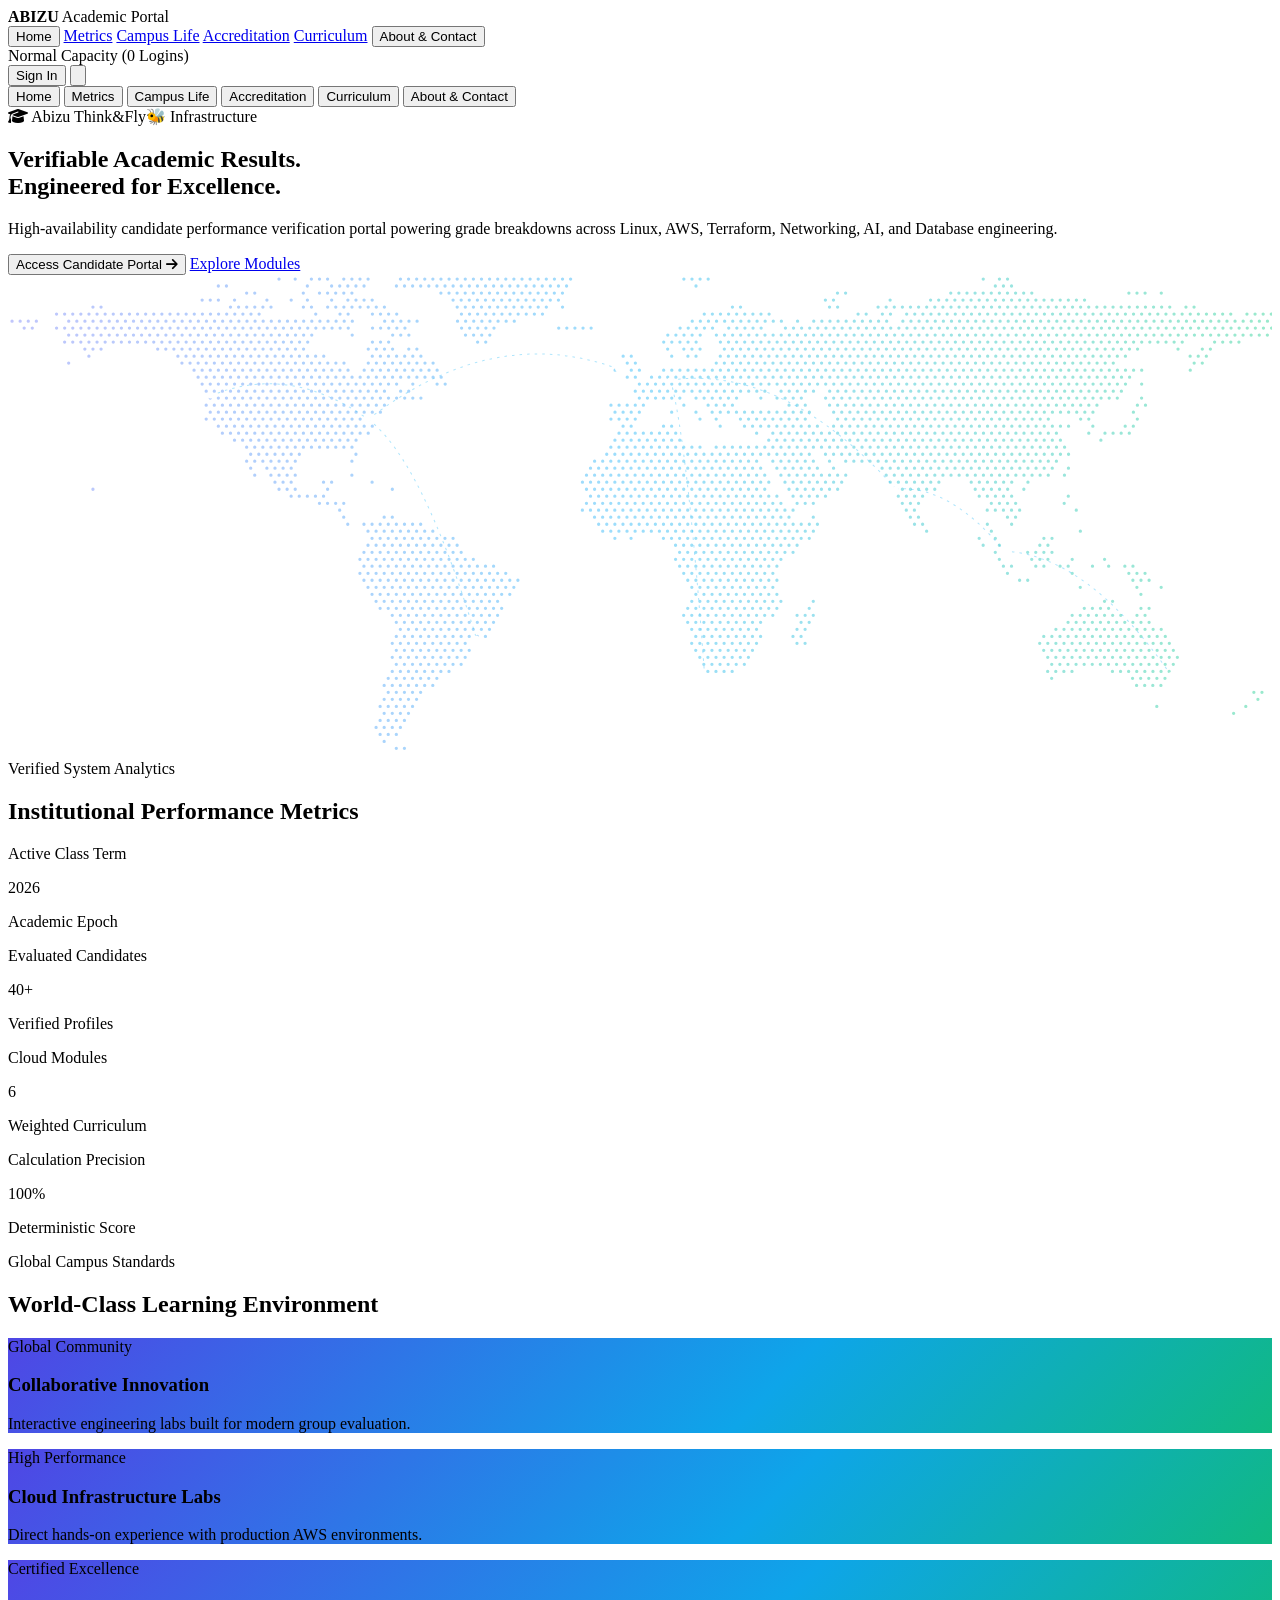
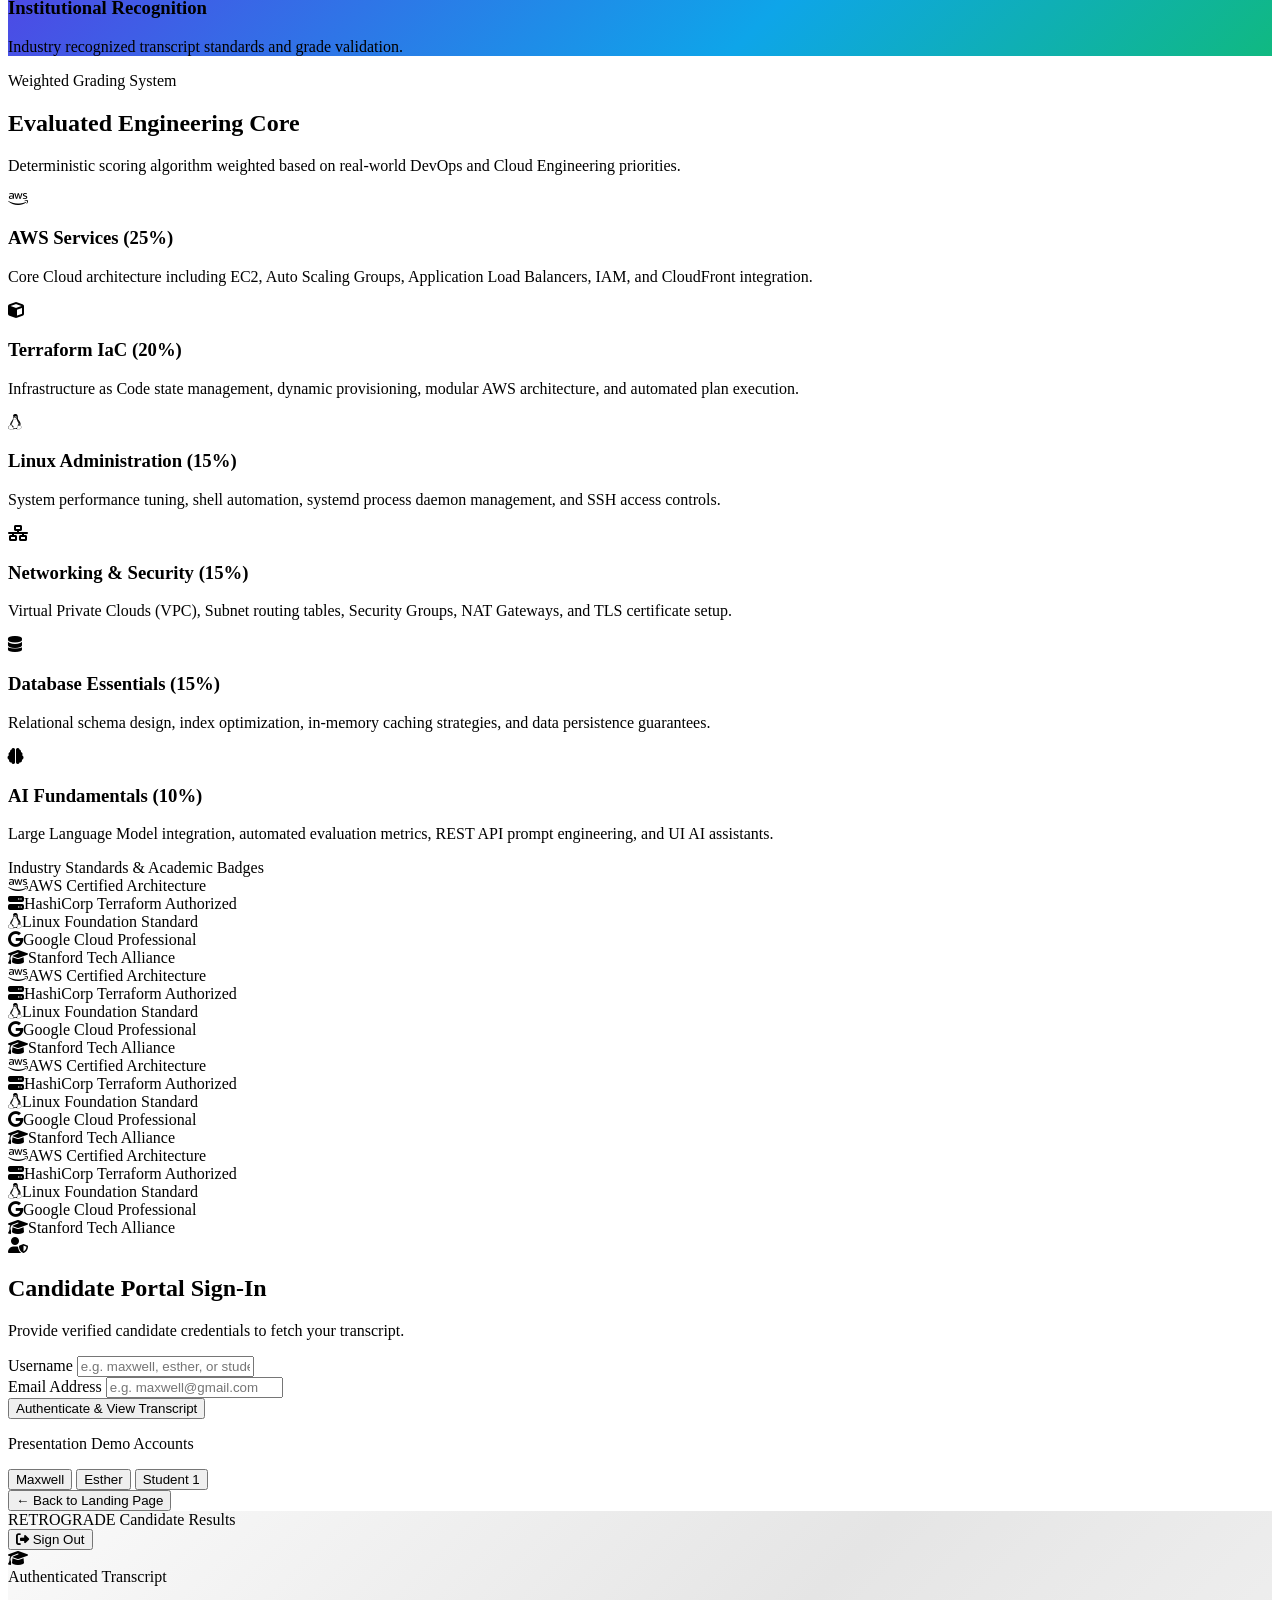
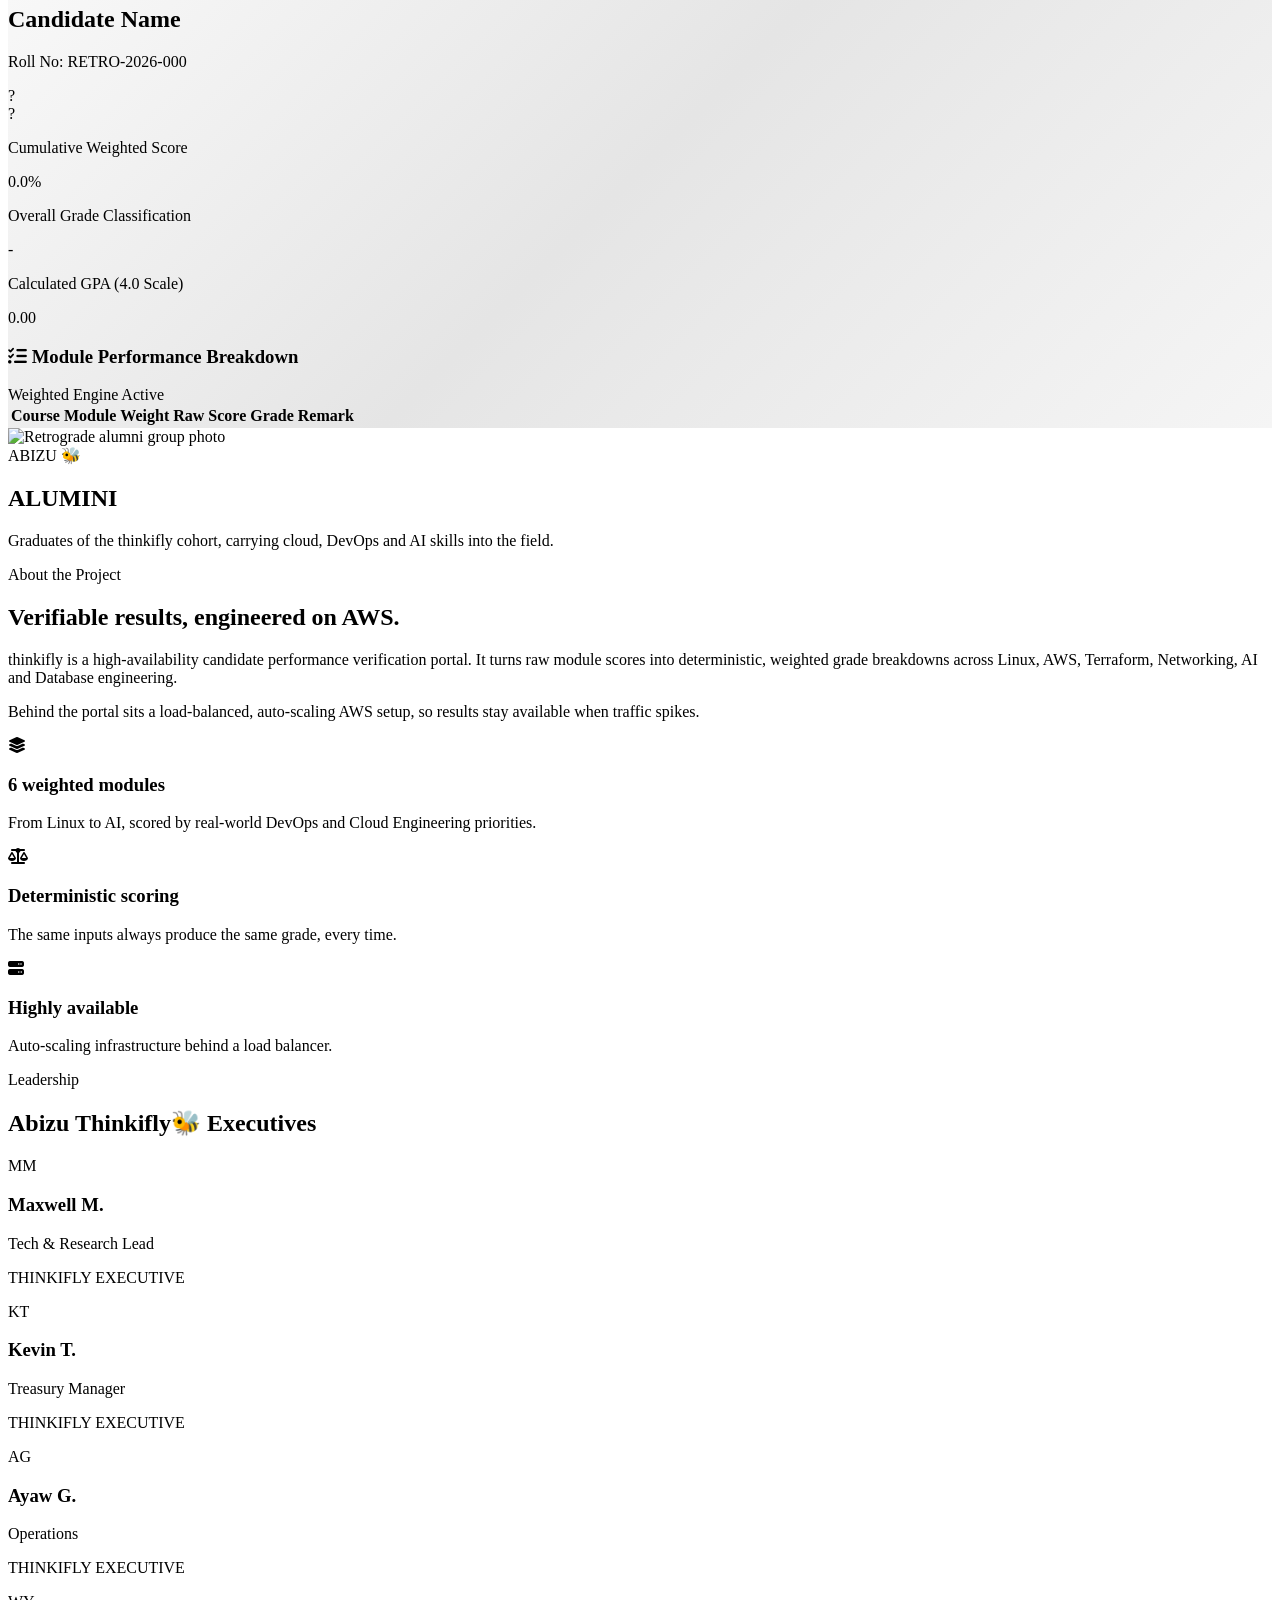
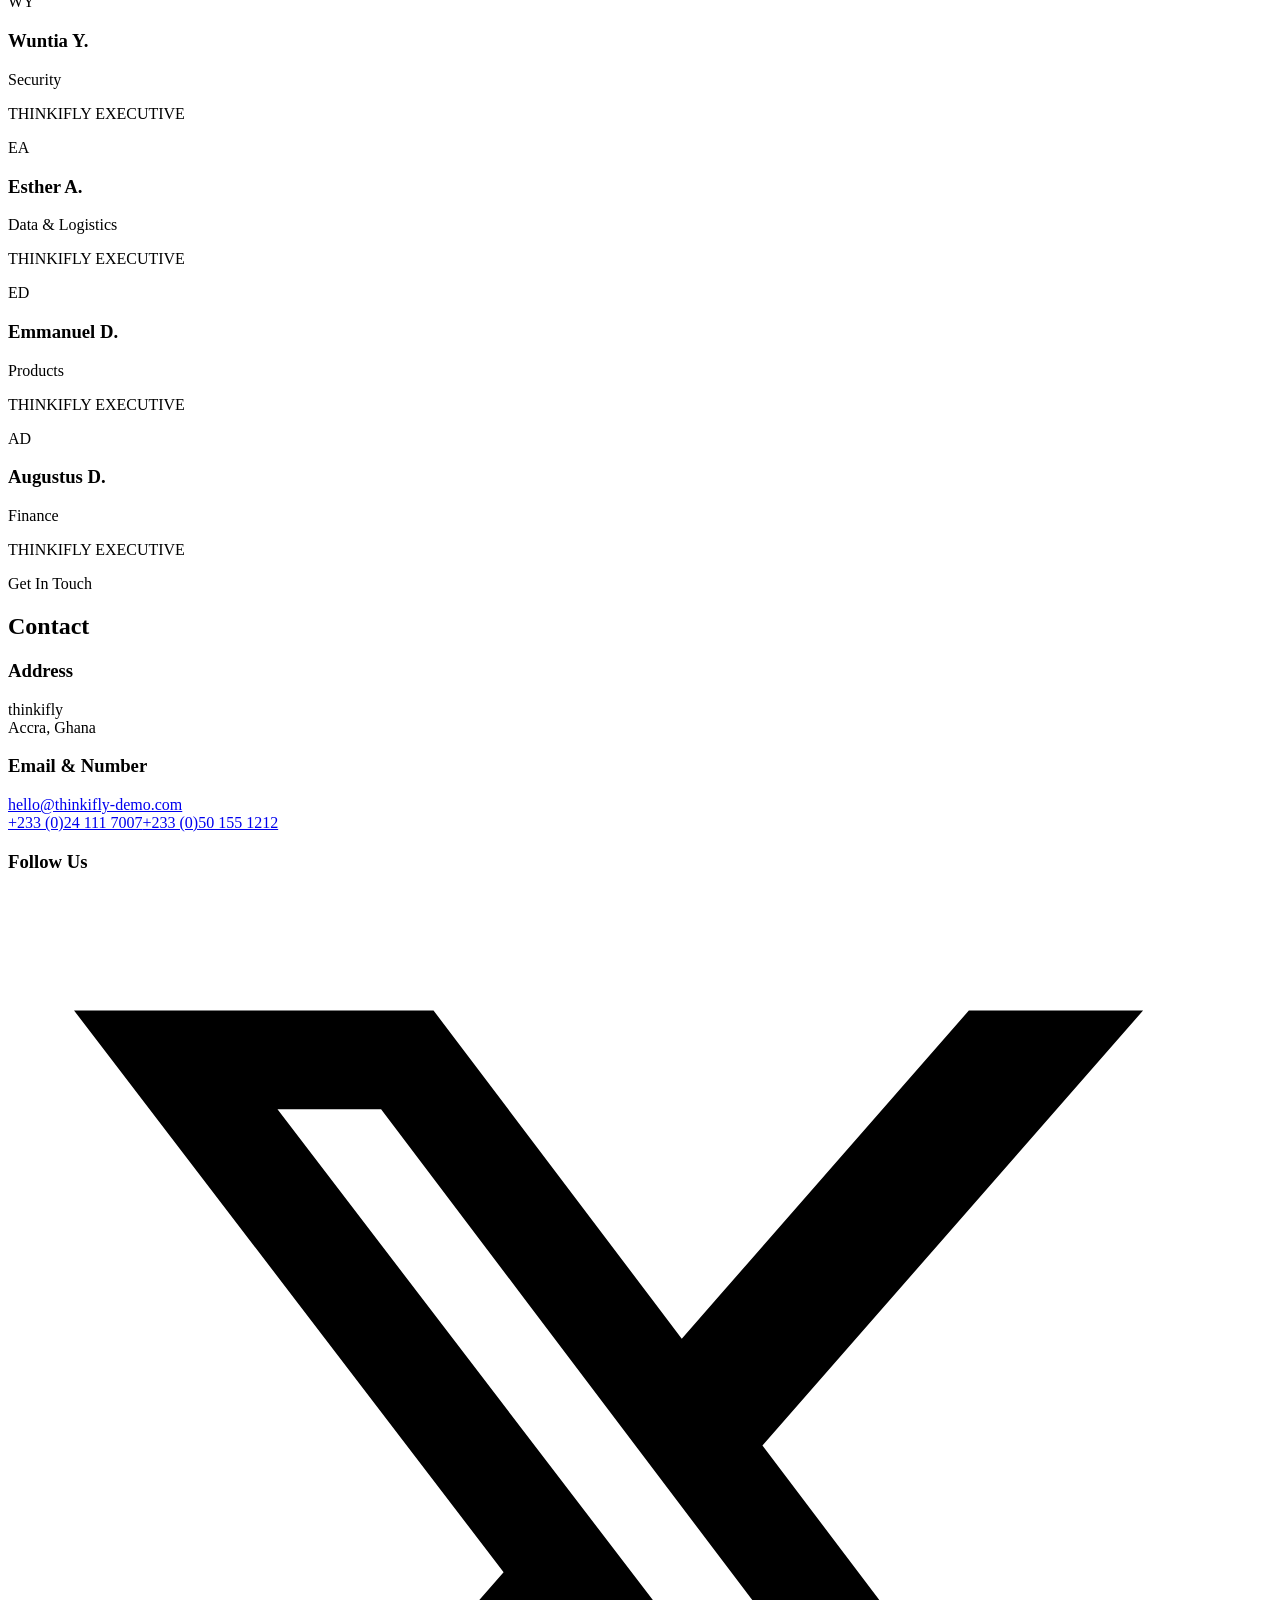
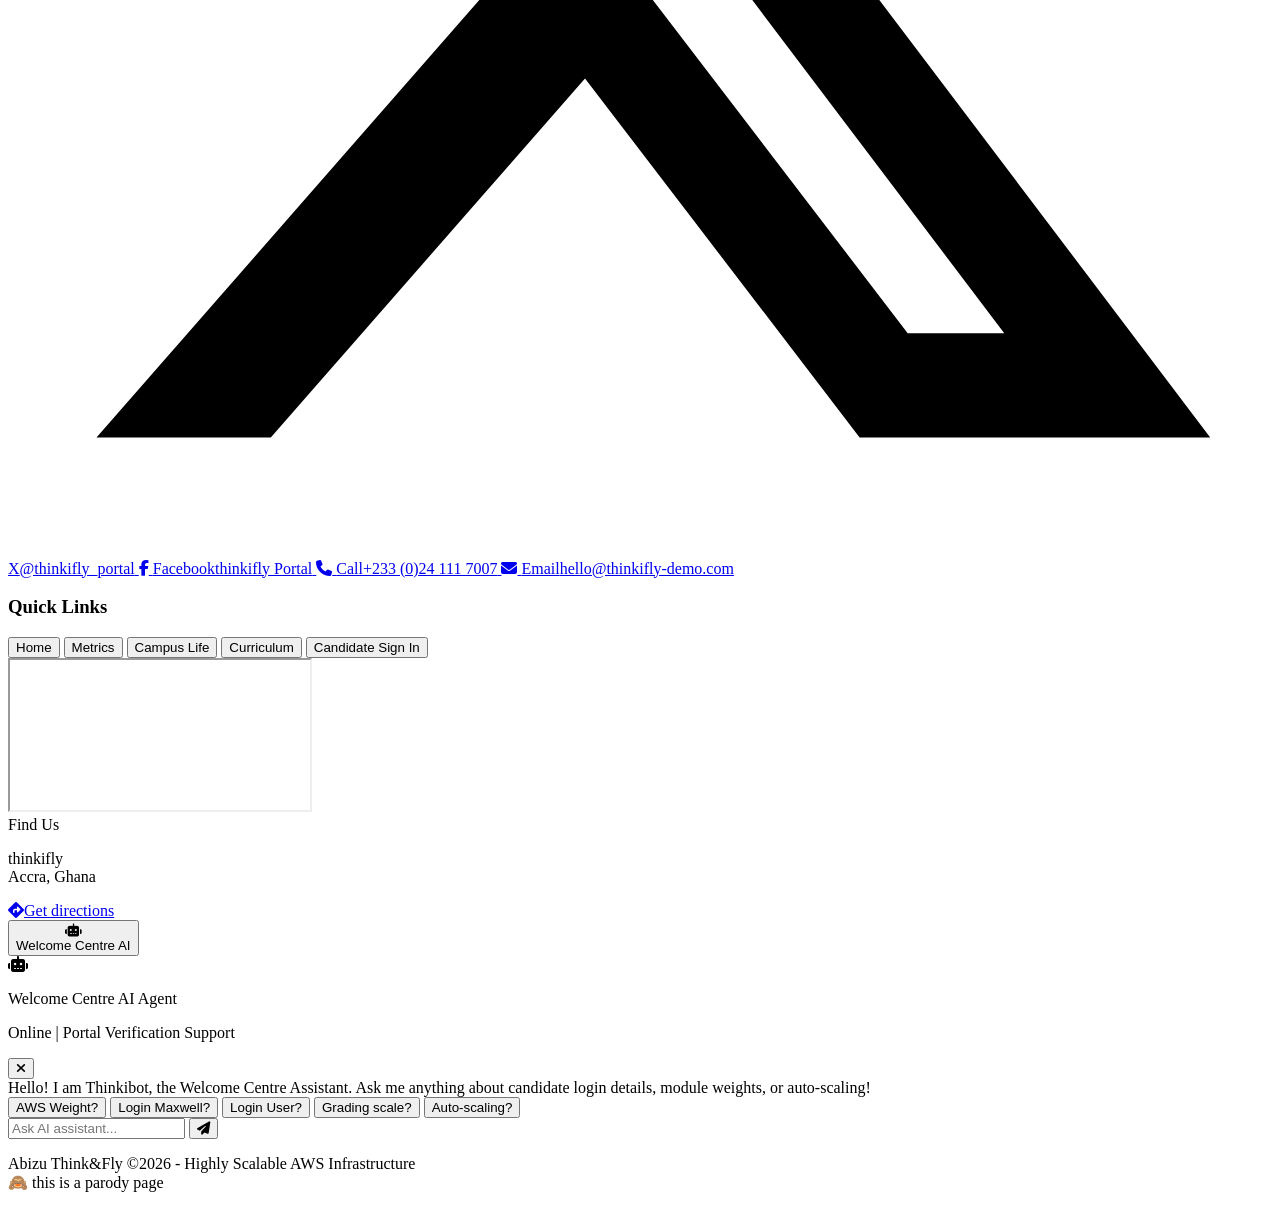
==== commit 0086a5a2: "index webpage" ====
--- a/templates/index.html
+++ b/templates/index.html
@@ -4,226 +4,12 @@
     <meta charset="UTF-8">
     <meta name="viewport" content="width=device-width, initial-scale=1.0">
     <title>Abizu Portal</title>
-    <!-- Tailwind CSS CDN -->
-    <!-- <script src="https://cdn.tailwindcss.com"></script> -->
-    <!-- Tailwind CSS compiled and inlined: no external file needed -->
-    <style>
-*,:after,:before{--tw-border-spacing-x:0;--tw-border-spacing-y:0;--tw-translate-x:0;--tw-translate-y:0;--tw-rotate:0;--tw-skew-x:0;--tw-skew-y:0;--tw-scale-x:1;--tw-scale-y:1;--tw-pan-x: ;--tw-pan-y: ;--tw-pinch-zoom: ;--tw-scroll-snap-strictness:proximity;--tw-gradient-from-position: ;--tw-gradient-via-position: ;--tw-gradient-to-position: ;--tw-ordinal: ;--tw-slashed-zero: ;--tw-numeric-figure: ;--tw-numeric-spacing: ;--tw-numeric-fraction: ;--tw-ring-inset: ;--tw-ring-offset-width:0px;--tw-ring-offset-color:#fff;--tw-ring-color:rgba(59,130,246,.5);--tw-ring-offset-shadow:0 0 #0000;--tw-ring-shadow:0 0 #0000;--tw-shadow:0 0 #0000;--tw-shadow-colored:0 0 #0000;--tw-blur: ;--tw-brightness: ;--tw-contrast: ;--tw-grayscale: ;--tw-hue-rotate: ;--tw-invert: ;--tw-saturate: ;--tw-sepia: ;--tw-drop-shadow: ;--tw-backdrop-blur: ;--tw-backdrop-brightness: ;--tw-backdrop-contrast: ;--tw-backdrop-grayscale: ;--tw-backdrop-hue-rotate: ;--tw-backdrop-invert: ;--tw-backdrop-opacity: ;--tw-backdrop-saturate: ;--tw-backdrop-sepia: ;--tw-contain-size: ;--tw-contain-layout: ;--tw-contain-paint: ;--tw-contain-style: }::backdrop{--tw-border-spacing-x:0;--tw-border-spacing-y:0;--tw-translate-x:0;--tw-translate-y:0;--tw-rotate:0;--tw-skew-x:0;--tw-skew-y:0;--tw-scale-x:1;--tw-scale-y:1;--tw-pan-x: ;--tw-pan-y: ;--tw-pinch-zoom: ;--tw-scroll-snap-strictness:proximity;--tw-gradient-from-position: ;--tw-gradient-via-position: ;--tw-gradient-to-position: ;--tw-ordinal: ;--tw-slashed-zero: ;--tw-numeric-figure: ;--tw-numeric-spacing: ;--tw-numeric-fraction: ;--tw-ring-inset: ;--tw-ring-offset-width:0px;--tw-ring-offset-color:#fff;--tw-ring-color:rgba(59,130,246,.5);--tw-ring-offset-shadow:0 0 #0000;--tw-ring-shadow:0 0 #0000;--tw-shadow:0 0 #0000;--tw-shadow-colored:0 0 #0000;--tw-blur: ;--tw-brightness: ;--tw-contrast: ;--tw-grayscale: ;--tw-hue-rotate: ;--tw-invert: ;--tw-saturate: ;--tw-sepia: ;--tw-drop-shadow: ;--tw-backdrop-blur: ;--tw-backdrop-brightness: ;--tw-backdrop-contrast: ;--tw-backdrop-grayscale: ;--tw-backdrop-hue-rotate: ;--tw-backdrop-invert: ;--tw-backdrop-opacity: ;--tw-backdrop-saturate: ;--tw-backdrop-sepia: ;--tw-contain-size: ;--tw-contain-layout: ;--tw-contain-paint: ;--tw-contain-style: }/*! tailwindcss v3.4.17 | MIT License | https://tailwindcss.com*/*,:after,:before{box-sizing:border-box;border:0 solid #e5e7eb}:after,:before{--tw-content:""}:host,html{line-height:1.5;-webkit-text-size-adjust:100%;-moz-tab-size:4;-o-tab-size:4;tab-size:4;font-family:ui-sans-serif,system-ui,sans-serif,Apple Color Emoji,Segoe UI Emoji,Segoe UI Symbol,Noto Color Emoji;font-feature-settings:normal;font-variation-settings:normal;-webkit-tap-highlight-color:transparent}body{margin:0;line-height:inherit}hr{height:0;color:inherit;border-top-width:1px}abbr:where([title]){-webkit-text-decoration:underline dotted;text-decoration:underline dotted}h1,h2,h3,h4,h5,h6{font-size:inherit;font-weight:inherit}a{color:inherit;text-decoration:inherit}b,strong{font-weight:bolder}code,kbd,pre,samp{font-family:ui-monospace,SFMono-Regular,Menlo,Monaco,Consolas,Liberation Mono,Courier New,monospace;font-feature-settings:normal;font-variation-settings:normal;font-size:1em}small{font-size:80%}sub,sup{font-size:75%;line-height:0;position:relative;vertical-align:baseline}sub{bottom:-.25em}sup{top:-.5em}table{text-indent:0;border-color:inherit;border-collapse:collapse}button,input,optgroup,select,textarea{font-family:inherit;font-feature-settings:inherit;font-variation-settings:inherit;font-size:100%;font-weight:inherit;line-height:inherit;letter-spacing:inherit;color:inherit;margin:0;padding:0}button,select{text-transform:none}button,input:where([type=button]),input:where([type=reset]),input:where([type=submit]){-webkit-appearance:button;background-color:transparent;background-image:none}:-moz-focusring{outline:auto}:-moz-ui-invalid{box-shadow:none}progress{vertical-align:baseline}::-webkit-inner-spin-button,::-webkit-outer-spin-button{height:auto}[type=search]{-webkit-appearance:textfield;outline-offset:-2px}::-webkit-search-decoration{-webkit-appearance:none}::-webkit-file-upload-button{-webkit-appearance:button;font:inherit}summary{display:list-item}blockquote,dd,dl,figure,h1,h2,h3,h4,h5,h6,hr,p,pre{margin:0}fieldset{margin:0}fieldset,legend{padding:0}menu,ol,ul{list-style:none;margin:0;padding:0}dialog{padding:0}textarea{resize:vertical}input::-moz-placeholder,textarea::-moz-placeholder{opacity:1;color:#9ca3af}input::placeholder,textarea::placeholder{opacity:1;color:#9ca3af}[role=button],button{cursor:pointer}:disabled{cursor:default}audio,canvas,embed,iframe,img,object,svg,video{display:block;vertical-align:middle}img,video{max-width:100%;height:auto}[hidden]:where(:not([hidden=until-found])){display:none}.pointer-events-none{pointer-events:none}.fixed{position:fixed}.absolute{position:absolute}.relative{position:relative}.sticky{position:sticky}.inset-0{inset:0}.-bottom-20{bottom:-5rem}.-bottom-24{bottom:-6rem}.-bottom-32{bottom:-8rem}.-left-16{left:-4rem}.-left-20{left:-5rem}.-right-1{right:-.25rem}.-right-24{right:-6rem}.-top-1{top:-.25rem}.-top-20{top:-5rem}.-top-24{top:-6rem}.bottom-0{bottom:0}.bottom-1{bottom:.25rem}.bottom-10{bottom:2.5rem}.bottom-16{bottom:4rem}.bottom-4{bottom:1rem}.bottom-6{bottom:1.5rem}.bottom-\[-80px\]{bottom:-80px}.left-1\/3{left:33.333333%}.left-1\/4{left:25%}.left-3{left:.75rem}.left-4{left:1rem}.left-\[10\%\]{left:10%}.left-\[35\%\]{left:35%}.left-\[42\%\]{left:42%}.left-\[76\%\]{left:76%}.left-\[8\%\]{left:8%}.right-0{right:0}.right-1{right:.25rem}.right-1\/3{right:33.333333%}.right-1\/4{right:25%}.right-16{right:4rem}.right-3{right:.75rem}.right-6{right:1.5rem}.right-\[10\%\]{right:10%}.right-\[6\%\]{right:6%}.right-\[8\%\]{right:8%}.top-1\/2{top:50%}.top-1\/3{top:33.333333%}.top-1\/4{top:25%}.top-3{top:.75rem}.top-\[100px\]{top:100px}.isolate{isolation:isolate}.z-0{z-index:0}.z-10{z-index:10}.z-50{z-index:50}.m-3{margin:.75rem}.mx-3{margin-left:.75rem;margin-right:.75rem}.mx-5{margin-left:1.25rem;margin-right:1.25rem}.mx-auto{margin-left:auto;margin-right:auto}.my-14{margin-top:3.5rem;margin-bottom:3.5rem}.my-4{margin-top:1rem;margin-bottom:1rem}.mb-1{margin-bottom:.25rem}.mb-2{margin-bottom:.5rem}.mb-3{margin-bottom:.75rem}.mb-4{margin-bottom:1rem}.mb-8{margin-bottom:2rem}.ml-auto{margin-left:auto}.mt-1{margin-top:.25rem}.mt-2{margin-top:.5rem}.mt-3{margin-top:.75rem}.mt-4{margin-top:1rem}.block{display:block}.inline-block{display:inline-block}.flex{display:flex}.inline-flex{display:inline-flex}.table{display:table}.\!grid{display:grid!important}.grid{display:grid}.hidden{display:none}.h-10{height:2.5rem}.h-11{height:2.75rem}.h-12{height:3rem}.h-16{height:4rem}.h-2{height:.5rem}.h-2\.5{height:.625rem}.h-20{height:5rem}.h-24{height:6rem}.h-4{height:1rem}.h-5{height:1.25rem}.h-64{height:16rem}.h-8{height:2rem}.h-80{height:20rem}.h-9{height:2.25rem}.h-\[300px\]{height:300px}.h-\[320px\]{height:320px}.h-\[360px\]{height:360px}.h-\[380px\]{height:380px}.h-\[420px\]{height:420px}.h-\[460px\]{height:460px}.h-\[480px\]{height:480px}.h-\[520px\]{height:520px}.h-\[88\%\]{height:88%}.h-full{height:100%}.min-h-\[75vh\]{min-height:75vh}.min-h-\[80vh\]{min-height:80vh}.min-h-\[85vh\]{min-height:85vh}.min-h-screen{min-height:100vh}.w-10{width:2.5rem}.w-11{width:2.75rem}.w-12{width:3rem}.w-16{width:4rem}.w-2{width:.5rem}.w-2\.5{width:.625rem}.w-20{width:5rem}.w-24{width:6rem}.w-32{width:8rem}.w-4{width:1rem}.w-5{width:1.25rem}.w-72{width:18rem}.w-8{width:2rem}.w-80{width:20rem}.w-9{width:2.25rem}.w-\[300px\]{width:300px}.w-\[320px\]{width:320px}.w-\[360px\]{width:360px}.w-\[380px\]{width:380px}.w-\[420px\]{width:420px}.w-\[460px\]{width:460px}.w-\[480px\]{width:480px}.w-\[520px\]{width:520px}.w-auto{width:auto}.w-full{width:100%}.min-w-0{min-width:0}.max-w-2xl{max-width:42rem}.max-w-4xl{max-width:56rem}.max-w-6xl{max-width:72rem}.max-w-7xl{max-width:80rem}.max-w-\[85\%\]{max-width:85%}.max-w-\[90rem\]{max-width:90rem}.max-w-\[92\%\]{max-width:92%}.max-w-md{max-width:28rem}.max-w-none{max-width:none}.flex-shrink{flex-shrink:1}.shrink-0{flex-shrink:0}.flex-grow{flex-grow:1}.border-collapse{border-collapse:collapse}.-translate-y-1\/2{--tw-translate-y:-50%}.-translate-y-1\/2,.transform{transform:translate(var(--tw-translate-x),var(--tw-translate-y)) rotate(var(--tw-rotate)) skewX(var(--tw-skew-x)) skewY(var(--tw-skew-y)) scaleX(var(--tw-scale-x)) scaleY(var(--tw-scale-y))}@keyframes ping{75%,to{transform:scale(2);opacity:0}}.animate-ping{animation:ping 1s cubic-bezier(0,0,.2,1) infinite}@keyframes pulse{50%{opacity:.5}}.animate-pulse{animation:pulse 2s cubic-bezier(.4,0,.6,1) infinite}.cursor-pointer{cursor:pointer}.grid-cols-1{grid-template-columns:repeat(1,minmax(0,1fr))}.grid-cols-2{grid-template-columns:repeat(2,minmax(0,1fr))}.flex-col{flex-direction:column}.flex-wrap{flex-wrap:wrap}.items-start{align-items:flex-start}.items-end{align-items:flex-end}.items-center{align-items:center}.justify-end{justify-content:flex-end}.justify-center{justify-content:center}.justify-between{justify-content:space-between}.gap-1\.5{gap:.375rem}.gap-10{gap:2.5rem}.gap-2{gap:.5rem}.gap-3{gap:.75rem}.gap-4{gap:1rem}.gap-6{gap:1.5rem}.space-x-2>:not([hidden])~:not([hidden]){--tw-space-x-reverse:0;margin-right:calc(.5rem*var(--tw-space-x-reverse));margin-left:calc(.5rem*(1 - var(--tw-space-x-reverse)))}.space-x-2\.5>:not([hidden])~:not([hidden]){--tw-space-x-reverse:0;margin-right:calc(.625rem*var(--tw-space-x-reverse));margin-left:calc(.625rem*(1 - var(--tw-space-x-reverse)))}.space-x-3>:not([hidden])~:not([hidden]){--tw-space-x-reverse:0;margin-right:calc(.75rem*var(--tw-space-x-reverse));margin-left:calc(.75rem*(1 - var(--tw-space-x-reverse)))}.space-x-4>:not([hidden])~:not([hidden]){--tw-space-x-reverse:0;margin-right:calc(1rem*var(--tw-space-x-reverse));margin-left:calc(1rem*(1 - var(--tw-space-x-reverse)))}.space-x-6>:not([hidden])~:not([hidden]){--tw-space-x-reverse:0;margin-right:calc(1.5rem*var(--tw-space-x-reverse));margin-left:calc(1.5rem*(1 - var(--tw-space-x-reverse)))}.space-y-0>:not([hidden])~:not([hidden]){--tw-space-y-reverse:0;margin-top:calc(0px*(1 - var(--tw-space-y-reverse)));margin-bottom:calc(0px*var(--tw-space-y-reverse))}.space-y-10>:not([hidden])~:not([hidden]){--tw-space-y-reverse:0;margin-top:calc(2.5rem*(1 - var(--tw-space-y-reverse)));margin-bottom:calc(2.5rem*var(--tw-space-y-reverse))}.space-y-2>:not([hidden])~:not([hidden]){--tw-space-y-reverse:0;margin-top:calc(.5rem*(1 - var(--tw-space-y-reverse)));margin-bottom:calc(.5rem*var(--tw-space-y-reverse))}.space-y-2\.5>:not([hidden])~:not([hidden]){--tw-space-y-reverse:0;margin-top:calc(.625rem*(1 - var(--tw-space-y-reverse)));margin-bottom:calc(.625rem*var(--tw-space-y-reverse))}.space-y-3>:not([hidden])~:not([hidden]){--tw-space-y-reverse:0;margin-top:calc(.75rem*(1 - var(--tw-space-y-reverse)));margin-bottom:calc(.75rem*var(--tw-space-y-reverse))}.space-y-4>:not([hidden])~:not([hidden]){--tw-space-y-reverse:0;margin-top:calc(1rem*(1 - var(--tw-space-y-reverse)));margin-bottom:calc(1rem*var(--tw-space-y-reverse))}.space-y-5>:not([hidden])~:not([hidden]){--tw-space-y-reverse:0;margin-top:calc(1.25rem*(1 - var(--tw-space-y-reverse)));margin-bottom:calc(1.25rem*var(--tw-space-y-reverse))}.space-y-6>:not([hidden])~:not([hidden]){--tw-space-y-reverse:0;margin-top:calc(1.5rem*(1 - var(--tw-space-y-reverse)));margin-bottom:calc(1.5rem*var(--tw-space-y-reverse))}.space-y-8>:not([hidden])~:not([hidden]){--tw-space-y-reverse:0;margin-top:calc(2rem*(1 - var(--tw-space-y-reverse)));margin-bottom:calc(2rem*var(--tw-space-y-reverse))}.divide-y>:not([hidden])~:not([hidden]){--tw-divide-y-reverse:0;border-top-width:calc(1px*(1 - var(--tw-divide-y-reverse)));border-bottom-width:calc(1px*var(--tw-divide-y-reverse))}.divide-neutral-900\/10>:not([hidden])~:not([hidden]){border-color:hsla(0,0%,9%,.1)}.self-end{align-self:flex-end}.overflow-hidden{overflow:hidden}.overflow-x-auto{overflow-x:auto}.overflow-y-auto{overflow-y:auto}.scroll-smooth{scroll-behavior:smooth}.whitespace-nowrap{white-space:nowrap}.whitespace-pre-line{white-space:pre-line}.break-words{overflow-wrap:break-word}.break-all{word-break:break-all}.rounded{border-radius:.25rem}.rounded-2xl{border-radius:1rem}.rounded-3xl{border-radius:1.5rem}.rounded-\[2\.5rem\]{border-radius:2.5rem}.rounded-\[2rem\]{border-radius:2rem}.rounded-full{border-radius:9999px}.rounded-lg{border-radius:.5rem}.rounded-xl{border-radius:.75rem}.border{border-width:1px}.border-0{border-width:0}.border-2{border-width:2px}.border-\[3px\]{border-width:3px}.border-b{border-bottom-width:1px}.border-t{border-top-width:1px}.border-amber-100{--tw-border-opacity:1;border-color:rgb(254 243 199/var(--tw-border-opacity,1))}.border-amber-200{--tw-border-opacity:1;border-color:rgb(253 230 138/var(--tw-border-opacity,1))}.border-emerald-100{--tw-border-opacity:1;border-color:rgb(209 250 229/var(--tw-border-opacity,1))}.border-emerald-200{--tw-border-opacity:1;border-color:rgb(167 243 208/var(--tw-border-opacity,1))}.border-indigo-100{--tw-border-opacity:1;border-color:rgb(224 231 255/var(--tw-border-opacity,1))}.border-indigo-200{--tw-border-opacity:1;border-color:rgb(199 210 254/var(--tw-border-opacity,1))}.border-indigo-400\/30{border-color:rgba(129,140,248,.3)}.border-indigo-600{--tw-border-opacity:1;border-color:rgb(79 70 229/var(--tw-border-opacity,1))}.border-neutral-500{--tw-border-opacity:1;border-color:rgb(115 115 115/var(--tw-border-opacity,1))}.border-neutral-900{--tw-border-opacity:1;border-color:rgb(23 23 23/var(--tw-border-opacity,1))}.border-neutral-900\/15{border-color:hsla(0,0%,9%,.15)}.border-neutral-900\/25{border-color:hsla(0,0%,9%,.25)}.border-neutral-900\/30{border-color:hsla(0,0%,9%,.3)}.border-neutral-900\/40{border-color:hsla(0,0%,9%,.4)}.border-purple-100{--tw-border-opacity:1;border-color:rgb(243 232 255/var(--tw-border-opacity,1))}.border-rose-100{--tw-border-opacity:1;border-color:rgb(255 228 230/var(--tw-border-opacity,1))}.border-rose-200{--tw-border-opacity:1;border-color:rgb(254 205 211/var(--tw-border-opacity,1))}.border-sky-100{--tw-border-opacity:1;border-color:rgb(224 242 254/var(--tw-border-opacity,1))}.border-slate-100{--tw-border-opacity:1;border-color:rgb(241 245 249/var(--tw-border-opacity,1))}.border-slate-200{--tw-border-opacity:1;border-color:rgb(226 232 240/var(--tw-border-opacity,1))}.border-slate-200\/80{border-color:rgba(226,232,240,.8)}.border-slate-800{--tw-border-opacity:1;border-color:rgb(30 41 59/var(--tw-border-opacity,1))}.border-white\/25{border-color:hsla(0,0%,100%,.25)}.border-white\/30{border-color:hsla(0,0%,100%,.3)}.border-white\/60{border-color:hsla(0,0%,100%,.6)}.border-white\/70{border-color:hsla(0,0%,100%,.7)}.bg-amber-50{--tw-bg-opacity:1;background-color:rgb(255 251 235/var(--tw-bg-opacity,1))}.bg-black{--tw-bg-opacity:1;background-color:rgb(0 0 0/var(--tw-bg-opacity,1))}.bg-blue-600{--tw-bg-opacity:1;background-color:rgb(37 99 235/var(--tw-bg-opacity,1))}.bg-emerald-300\/40{background-color:rgba(110,231,183,.4)}.bg-emerald-400{--tw-bg-opacity:1;background-color:rgb(52 211 153/var(--tw-bg-opacity,1))}.bg-emerald-50{--tw-bg-opacity:1;background-color:rgb(236 253 245/var(--tw-bg-opacity,1))}.bg-emerald-500{--tw-bg-opacity:1;background-color:rgb(16 185 129/var(--tw-bg-opacity,1))}.bg-emerald-500\/15{background-color:rgba(16,185,129,.15)}.bg-emerald-500\/40{background-color:rgba(16,185,129,.4)}.bg-emerald-600{--tw-bg-opacity:1;background-color:rgb(5 150 105/var(--tw-bg-opacity,1))}.bg-indigo-300\/40{background-color:rgba(165,180,252,.4)}.bg-indigo-400\/40{background-color:rgba(129,140,248,.4)}.bg-indigo-50{--tw-bg-opacity:1;background-color:rgb(238 242 255/var(--tw-bg-opacity,1))}.bg-indigo-500\/20{background-color:rgba(99,102,241,.2)}.bg-indigo-500\/25{background-color:rgba(99,102,241,.25)}.bg-indigo-500\/45{background-color:rgba(99,102,241,.45)}.bg-indigo-600{--tw-bg-opacity:1;background-color:rgb(79 70 229/var(--tw-bg-opacity,1))}.bg-indigo-600\/75{background-color:rgba(79,70,229,.75)}.bg-neutral-300\/80{background-color:hsla(0,0%,83%,.8)}.bg-neutral-400\/40{background-color:hsla(0,0%,64%,.4)}.bg-neutral-500\/25{background-color:hsla(0,0%,45%,.25)}.bg-purple-50{--tw-bg-opacity:1;background-color:rgb(250 245 255/var(--tw-bg-opacity,1))}.bg-rose-300\/30{background-color:rgba(253,164,175,.3)}.bg-rose-300\/35{background-color:rgba(253,164,175,.35)}.bg-rose-50{--tw-bg-opacity:1;background-color:rgb(255 241 242/var(--tw-bg-opacity,1))}.bg-sky-300\/45{background-color:rgba(125,211,252,.45)}.bg-sky-300\/50{background-color:rgba(125,211,252,.5)}.bg-sky-50{--tw-bg-opacity:1;background-color:rgb(240 249 255/var(--tw-bg-opacity,1))}.bg-sky-500\/20{background-color:rgba(14,165,233,.2)}.bg-sky-500\/40{background-color:rgba(14,165,233,.4)}.bg-slate-100{--tw-bg-opacity:1;background-color:rgb(241 245 249/var(--tw-bg-opacity,1))}.bg-slate-200{--tw-bg-opacity:1;background-color:rgb(226 232 240/var(--tw-bg-opacity,1))}.bg-slate-50{--tw-bg-opacity:1;background-color:rgb(248 250 252/var(--tw-bg-opacity,1))}.bg-slate-900\/85{background-color:rgba(15,23,42,.85)}.bg-white{--tw-bg-opacity:1;background-color:rgb(255 255 255/var(--tw-bg-opacity,1))}.bg-white\/25{background-color:hsla(0,0%,100%,.25)}.bg-white\/30{background-color:hsla(0,0%,100%,.3)}.bg-white\/50{background-color:hsla(0,0%,100%,.5)}.bg-white\/60{background-color:hsla(0,0%,100%,.6)}.bg-white\/70{background-color:hsla(0,0%,100%,.7)}.bg-white\/80{background-color:hsla(0,0%,100%,.8)}.bg-white\/90{background-color:hsla(0,0%,100%,.9)}.bg-gradient-to-br{background-image:linear-gradient(to bottom right,var(--tw-gradient-stops))}.bg-gradient-to-r{background-image:linear-gradient(to right,var(--tw-gradient-stops))}.bg-gradient-to-t{background-image:linear-gradient(to top,var(--tw-gradient-stops))}.from-amber-500{--tw-gradient-from:#f59e0b var(--tw-gradient-from-position);--tw-gradient-to:rgba(245,158,11,0) var(--tw-gradient-to-position);--tw-gradient-stops:var(--tw-gradient-from),var(--tw-gradient-to)}.from-emerald-500{--tw-gradient-from:#10b981 var(--tw-gradient-from-position);--tw-gradient-to:rgba(16,185,129,0) var(--tw-gradient-to-position);--tw-gradient-stops:var(--tw-gradient-from),var(--tw-gradient-to)}.from-indigo-500{--tw-gradient-from:#6366f1 var(--tw-gradient-from-position);--tw-gradient-to:rgba(99,102,241,0) var(--tw-gradient-to-position);--tw-gradient-stops:var(--tw-gradient-from),var(--tw-gradient-to)}.from-indigo-600{--tw-gradient-from:#4f46e5 var(--tw-gradient-from-position);--tw-gradient-to:rgba(79,70,229,0) var(--tw-gradient-to-position);--tw-gradient-stops:var(--tw-gradient-from),var(--tw-gradient-to)}.from-indigo-700{--tw-gradient-from:#4338ca var(--tw-gradient-from-position);--tw-gradient-to:rgba(67,56,202,0) var(--tw-gradient-to-position);--tw-gradient-stops:var(--tw-gradient-from),var(--tw-gradient-to)}.from-neutral-900{--tw-gradient-from:#171717 var(--tw-gradient-from-position);--tw-gradient-to:hsla(0,0%,9%,0) var(--tw-gradient-to-position);--tw-gradient-stops:var(--tw-gradient-from),var(--tw-gradient-to)}.from-rose-500{--tw-gradient-from:#f43f5e var(--tw-gradient-from-position);--tw-gradient-to:rgba(244,63,94,0) var(--tw-gradient-to-position);--tw-gradient-stops:var(--tw-gradient-from),var(--tw-gradient-to)}.from-sky-500{--tw-gradient-from:#0ea5e9 var(--tw-gradient-from-position);--tw-gradient-to:rgba(14,165,233,0) var(--tw-gradient-to-position);--tw-gradient-stops:var(--tw-gradient-from),var(--tw-gradient-to)}.from-slate-900\/40{--tw-gradient-from:rgba(15,23,42,.4) var(--tw-gradient-from-position);--tw-gradient-to:rgba(15,23,42,0) var(--tw-gradient-to-position);--tw-gradient-stops:var(--tw-gradient-from),var(--tw-gradient-to)}.from-teal-500{--tw-gradient-from:#14b8a6 var(--tw-gradient-from-position);--tw-gradient-to:rgba(20,184,166,0) var(--tw-gradient-to-position);--tw-gradient-stops:var(--tw-gradient-from),var(--tw-gradient-to)}.from-violet-500{--tw-gradient-from:#8b5cf6 var(--tw-gradient-from-position);--tw-gradient-to:rgba(139,92,246,0) var(--tw-gradient-to-position);--tw-gradient-stops:var(--tw-gradient-from),var(--tw-gradient-to)}.from-white{--tw-gradient-from:#fff var(--tw-gradient-from-position);--tw-gradient-to:hsla(0,0%,100%,0) var(--tw-gradient-to-position);--tw-gradient-stops:var(--tw-gradient-from),var(--tw-gradient-to)}.via-neutral-200{--tw-gradient-to:hsla(0,0%,90%,0) var(--tw-gradient-to-position);--tw-gradient-stops:var(--tw-gradient-from),#e5e5e5 var(--tw-gradient-via-position),var(--tw-gradient-to)}.via-neutral-700{--tw-gradient-to:rgba(64,64,64,0) var(--tw-gradient-to-position);--tw-gradient-stops:var(--tw-gradient-from),#404040 var(--tw-gradient-via-position),var(--tw-gradient-to)}.via-sky-600{--tw-gradient-to:rgba(2,132,199,0) var(--tw-gradient-to-position);--tw-gradient-stops:var(--tw-gradient-from),#0284c7 var(--tw-gradient-via-position),var(--tw-gradient-to)}.via-sky-700{--tw-gradient-to:rgba(3,105,161,0) var(--tw-gradient-to-position);--tw-gradient-stops:var(--tw-gradient-from),#0369a1 var(--tw-gradient-via-position),var(--tw-gradient-to)}.via-transparent{--tw-gradient-to:transparent var(--tw-gradient-to-position);--tw-gradient-stops:var(--tw-gradient-from),transparent var(--tw-gradient-via-position),var(--tw-gradient-to)}.to-amber-400{--tw-gradient-to:#fbbf24 var(--tw-gradient-to-position)}.to-emerald-500{--tw-gradient-to:#10b981 var(--tw-gradient-to-position)}.to-emerald-600{--tw-gradient-to:#059669 var(--tw-gradient-to-position)}.to-emerald-700{--tw-gradient-to:#047857 var(--tw-gradient-to-position)}.to-fuchsia-500{--tw-gradient-to:#d946ef var(--tw-gradient-to-position)}.to-indigo-500{--tw-gradient-to:#6366f1 var(--tw-gradient-to-position)}.to-neutral-400{--tw-gradient-to:#a3a3a3 var(--tw-gradient-to-position)}.to-neutral-500{--tw-gradient-to:#737373 var(--tw-gradient-to-position)}.to-rose-500{--tw-gradient-to:#f43f5e var(--tw-gradient-to-position)}.to-sky-500{--tw-gradient-to:#0ea5e9 var(--tw-gradient-to-position)}.to-transparent{--tw-gradient-to:transparent var(--tw-gradient-to-position)}.bg-clip-text{-webkit-background-clip:text;background-clip:text}.fill-current{fill:currentColor}.object-cover{-o-object-fit:cover;object-fit:cover}.object-center{-o-object-position:center;object-position:center}.p-2{padding:.5rem}.p-3{padding:.75rem}.p-4{padding:1rem}.p-5{padding:1.25rem}.p-6{padding:1.5rem}.p-8{padding:2rem}.px-2\.5{padding-left:.625rem;padding-right:.625rem}.px-3{padding-left:.75rem;padding-right:.75rem}.px-3\.5{padding-left:.875rem;padding-right:.875rem}.px-4{padding-left:1rem;padding-right:1rem}.px-5{padding-left:1.25rem;padding-right:1.25rem}.px-6{padding-left:1.5rem;padding-right:1.5rem}.px-8{padding-left:2rem;padding-right:2rem}.py-1{padding-top:.25rem;padding-bottom:.25rem}.py-1\.5{padding-top:.375rem;padding-bottom:.375rem}.py-10{padding-top:2.5rem;padding-bottom:2.5rem}.py-12{padding-top:3rem;padding-bottom:3rem}.py-14{padding-top:3.5rem;padding-bottom:3.5rem}.py-16{padding-top:4rem;padding-bottom:4rem}.py-2{padding-top:.5rem;padding-bottom:.5rem}.py-2\.5{padding-top:.625rem;padding-bottom:.625rem}.py-20{padding-top:5rem;padding-bottom:5rem}.py-3{padding-top:.75rem;padding-bottom:.75rem}.py-3\.5{padding-top:.875rem;padding-bottom:.875rem}.py-4{padding-top:1rem;padding-bottom:1rem}.py-5{padding-top:1.25rem;padding-bottom:1.25rem}.pr-1{padding-right:.25rem}.pt-1{padding-top:.25rem}.pt-4{padding-top:1rem}.text-left{text-align:left}.text-center{text-align:center}.text-right{text-align:right}.font-mono{font-family:ui-monospace,SFMono-Regular,Menlo,Monaco,Consolas,Liberation Mono,Courier New,monospace}.text-2xl{font-size:1.5rem;line-height:2rem}.text-3xl{font-size:1.875rem;line-height:2.25rem}.text-4xl{font-size:2.25rem;line-height:2.5rem}.text-5xl{font-size:3rem;line-height:1}.text-\[10px\]{font-size:10px}.text-\[11px\]{font-size:11px}.text-\[13px\]{font-size:13px}.text-base{font-size:1rem;line-height:1.5rem}.text-lg{font-size:1.125rem;line-height:1.75rem}.text-sm{font-size:.875rem;line-height:1.25rem}.text-xl{font-size:1.25rem;line-height:1.75rem}.text-xs{font-size:.75rem;line-height:1rem}.font-black{font-weight:900}.font-bold{font-weight:700}.font-extrabold{font-weight:800}.font-light{font-weight:300}.font-medium{font-weight:500}.font-normal{font-weight:400}.font-semibold{font-weight:600}.uppercase{text-transform:uppercase}.leading-\[1\.08\]{line-height:1.08}.leading-none{line-height:1}.leading-relaxed{line-height:1.625}.leading-tight{line-height:1.25}.tracking-\[0\.25em\]{letter-spacing:.25em}.tracking-tight{letter-spacing:-.025em}.tracking-wider{letter-spacing:.05em}.tracking-widest{letter-spacing:.1em}.text-amber-400{--tw-text-opacity:1;color:rgb(251 191 36/var(--tw-text-opacity,1))}.text-amber-600{--tw-text-opacity:1;color:rgb(217 119 6/var(--tw-text-opacity,1))}.text-amber-700{--tw-text-opacity:1;color:rgb(180 83 9/var(--tw-text-opacity,1))}.text-amber-800{--tw-text-opacity:1;color:rgb(146 64 14/var(--tw-text-opacity,1))}.text-blue-400{--tw-text-opacity:1;color:rgb(96 165 250/var(--tw-text-opacity,1))}.text-emerald-300{--tw-text-opacity:1;color:rgb(110 231 183/var(--tw-text-opacity,1))}.text-emerald-400{--tw-text-opacity:1;color:rgb(52 211 153/var(--tw-text-opacity,1))}.text-emerald-600{--tw-text-opacity:1;color:rgb(5 150 105/var(--tw-text-opacity,1))}.text-emerald-700{--tw-text-opacity:1;color:rgb(4 120 87/var(--tw-text-opacity,1))}.text-indigo-300{--tw-text-opacity:1;color:rgb(165 180 252/var(--tw-text-opacity,1))}.text-indigo-400{--tw-text-opacity:1;color:rgb(129 140 248/var(--tw-text-opacity,1))}.text-indigo-600{--tw-text-opacity:1;color:rgb(79 70 229/var(--tw-text-opacity,1))}.text-indigo-700{--tw-text-opacity:1;color:rgb(67 56 202/var(--tw-text-opacity,1))}.text-neutral-800{--tw-text-opacity:1;color:rgb(38 38 38/var(--tw-text-opacity,1))}.text-neutral-900{--tw-text-opacity:1;color:rgb(23 23 23/var(--tw-text-opacity,1))}.text-neutral-950{--tw-text-opacity:1;color:rgb(10 10 10/var(--tw-text-opacity,1))}.text-purple-400{--tw-text-opacity:1;color:rgb(192 132 252/var(--tw-text-opacity,1))}.text-purple-600{--tw-text-opacity:1;color:rgb(147 51 234/var(--tw-text-opacity,1))}.text-rose-600{--tw-text-opacity:1;color:rgb(225 29 72/var(--tw-text-opacity,1))}.text-sky-300{--tw-text-opacity:1;color:rgb(125 211 252/var(--tw-text-opacity,1))}.text-sky-400{--tw-text-opacity:1;color:rgb(56 189 248/var(--tw-text-opacity,1))}.text-sky-600{--tw-text-opacity:1;color:rgb(2 132 199/var(--tw-text-opacity,1))}.text-sky-800{--tw-text-opacity:1;color:rgb(7 89 133/var(--tw-text-opacity,1))}.text-slate-200{--tw-text-opacity:1;color:rgb(226 232 240/var(--tw-text-opacity,1))}.text-slate-300{--tw-text-opacity:1;color:rgb(203 213 225/var(--tw-text-opacity,1))}.text-slate-400{--tw-text-opacity:1;color:rgb(148 163 184/var(--tw-text-opacity,1))}.text-slate-500{--tw-text-opacity:1;color:rgb(100 116 139/var(--tw-text-opacity,1))}.text-slate-600{--tw-text-opacity:1;color:rgb(71 85 105/var(--tw-text-opacity,1))}.text-slate-700{--tw-text-opacity:1;color:rgb(51 65 85/var(--tw-text-opacity,1))}.text-slate-800{--tw-text-opacity:1;color:rgb(30 41 59/var(--tw-text-opacity,1))}.text-slate-900{--tw-text-opacity:1;color:rgb(15 23 42/var(--tw-text-opacity,1))}.text-transparent{color:transparent}.text-white{--tw-text-opacity:1;color:rgb(255 255 255/var(--tw-text-opacity,1))}.antialiased{-webkit-font-smoothing:antialiased;-moz-osx-font-smoothing:grayscale}.opacity-90{opacity:.9}.mix-blend-soft-light{mix-blend-mode:soft-light}.shadow-2xl{--tw-shadow:0 25px 50px -12px rgba(0,0,0,.25);--tw-shadow-colored:0 25px 50px -12px var(--tw-shadow-color)}.shadow-2xl,.shadow-lg{box-shadow:var(--tw-ring-offset-shadow,0 0 #0000),var(--tw-ring-shadow,0 0 #0000),var(--tw-shadow)}.shadow-lg{--tw-shadow:0 10px 15px -3px rgba(0,0,0,.1),0 4px 6px -4px rgba(0,0,0,.1);--tw-shadow-colored:0 10px 15px -3px var(--tw-shadow-color),0 4px 6px -4px var(--tw-shadow-color)}.shadow-md{--tw-shadow:0 4px 6px -1px rgba(0,0,0,.1),0 2px 4px -2px rgba(0,0,0,.1);--tw-shadow-colored:0 4px 6px -1px var(--tw-shadow-color),0 2px 4px -2px var(--tw-shadow-color)}.shadow-md,.shadow-sm{box-shadow:var(--tw-ring-offset-shadow,0 0 #0000),var(--tw-ring-shadow,0 0 #0000),var(--tw-shadow)}.shadow-sm{--tw-shadow:0 1px 2px 0 rgba(0,0,0,.05);--tw-shadow-colored:0 1px 2px 0 var(--tw-shadow-color)}.shadow-xl{--tw-shadow:0 20px 25px -5px rgba(0,0,0,.1),0 8px 10px -6px rgba(0,0,0,.1);--tw-shadow-colored:0 20px 25px -5px var(--tw-shadow-color),0 8px 10px -6px var(--tw-shadow-color);box-shadow:var(--tw-ring-offset-shadow,0 0 #0000),var(--tw-ring-shadow,0 0 #0000),var(--tw-shadow)}.shadow-indigo-200{--tw-shadow-color:#c7d2fe;--tw-shadow:var(--tw-shadow-colored)}.shadow-indigo-600\/20{--tw-shadow-color:rgba(79,70,229,.2);--tw-shadow:var(--tw-shadow-colored)}.shadow-indigo-600\/25{--tw-shadow-color:rgba(79,70,229,.25);--tw-shadow:var(--tw-shadow-colored)}.shadow-slate-100{--tw-shadow-color:#f1f5f9;--tw-shadow:var(--tw-shadow-colored)}.shadow-slate-200\/50{--tw-shadow-color:rgba(226,232,240,.5);--tw-shadow:var(--tw-shadow-colored)}.ring-4{--tw-ring-offset-shadow:var(--tw-ring-inset) 0 0 0 var(--tw-ring-offset-width) var(--tw-ring-offset-color);--tw-ring-shadow:var(--tw-ring-inset) 0 0 0 calc(4px + var(--tw-ring-offset-width)) var(--tw-ring-color);box-shadow:var(--tw-ring-offset-shadow),var(--tw-ring-shadow),var(--tw-shadow,0 0 #0000)}.ring-white{--tw-ring-opacity:1;--tw-ring-color:rgb(255 255 255/var(--tw-ring-opacity,1))}.blur{--tw-blur:blur(8px)}.blur,.blur-3xl{filter:var(--tw-blur) var(--tw-brightness) var(--tw-contrast) var(--tw-grayscale) var(--tw-hue-rotate) var(--tw-invert) var(--tw-saturate) var(--tw-sepia) var(--tw-drop-shadow)}.blur-3xl{--tw-blur:blur(64px)}.contrast-\[1\.08\]{--tw-contrast:contrast(1.08)}.contrast-\[1\.08\],.grayscale{filter:var(--tw-blur) var(--tw-brightness) var(--tw-contrast) var(--tw-grayscale) var(--tw-hue-rotate) var(--tw-invert) var(--tw-saturate) var(--tw-sepia) var(--tw-drop-shadow)}.grayscale{--tw-grayscale:grayscale(100%)}.saturate-\[1\.7\]{--tw-saturate:saturate(1.7)}.filter,.saturate-\[1\.7\]{filter:var(--tw-blur) var(--tw-brightness) var(--tw-contrast) var(--tw-grayscale) var(--tw-hue-rotate) var(--tw-invert) var(--tw-saturate) var(--tw-sepia) var(--tw-drop-shadow)}.backdrop-blur-2xl{--tw-backdrop-blur:blur(40px)}.backdrop-blur-2xl,.backdrop-blur-md{-webkit-backdrop-filter:var(--tw-backdrop-blur) var(--tw-backdrop-brightness) var(--tw-backdrop-contrast) var(--tw-backdrop-grayscale) var(--tw-backdrop-hue-rotate) var(--tw-backdrop-invert) var(--tw-backdrop-opacity) var(--tw-backdrop-saturate) var(--tw-backdrop-sepia);backdrop-filter:var(--tw-backdrop-blur) var(--tw-backdrop-brightness) var(--tw-backdrop-contrast) var(--tw-backdrop-grayscale) var(--tw-backdrop-hue-rotate) var(--tw-backdrop-invert) var(--tw-backdrop-opacity) var(--tw-backdrop-saturate) var(--tw-backdrop-sepia)}.backdrop-blur-md{--tw-backdrop-blur:blur(12px)}.backdrop-blur-xl{--tw-backdrop-blur:blur(24px)}.backdrop-blur-xl,.backdrop-saturate-150{-webkit-backdrop-filter:var(--tw-backdrop-blur) var(--tw-backdrop-brightness) var(--tw-backdrop-contrast) var(--tw-backdrop-grayscale) var(--tw-backdrop-hue-rotate) var(--tw-backdrop-invert) var(--tw-backdrop-opacity) var(--tw-backdrop-saturate) var(--tw-backdrop-sepia);backdrop-filter:var(--tw-backdrop-blur) var(--tw-backdrop-brightness) var(--tw-backdrop-contrast) var(--tw-backdrop-grayscale) var(--tw-backdrop-hue-rotate) var(--tw-backdrop-invert) var(--tw-backdrop-opacity) var(--tw-backdrop-saturate) var(--tw-backdrop-sepia)}.backdrop-saturate-150{--tw-backdrop-saturate:saturate(1.5)}.backdrop-filter{-webkit-backdrop-filter:var(--tw-backdrop-blur) var(--tw-backdrop-brightness) var(--tw-backdrop-contrast) var(--tw-backdrop-grayscale) var(--tw-backdrop-hue-rotate) var(--tw-backdrop-invert) var(--tw-backdrop-opacity) var(--tw-backdrop-saturate) var(--tw-backdrop-sepia);backdrop-filter:var(--tw-backdrop-blur) var(--tw-backdrop-brightness) var(--tw-backdrop-contrast) var(--tw-backdrop-grayscale) var(--tw-backdrop-hue-rotate) var(--tw-backdrop-invert) var(--tw-backdrop-opacity) var(--tw-backdrop-saturate) var(--tw-backdrop-sepia)}.transition{transition-property:color,background-color,border-color,text-decoration-color,fill,stroke,opacity,box-shadow,transform,filter,-webkit-backdrop-filter;transition-property:color,background-color,border-color,text-decoration-color,fill,stroke,opacity,box-shadow,transform,filter,backdrop-filter;transition-property:color,background-color,border-color,text-decoration-color,fill,stroke,opacity,box-shadow,transform,filter,backdrop-filter,-webkit-backdrop-filter;transition-timing-function:cubic-bezier(.4,0,.2,1);transition-duration:.15s}.transition-transform{transition-property:transform;transition-timing-function:cubic-bezier(.4,0,.2,1);transition-duration:.15s}.duration-200{transition-duration:.2s}.duration-300{transition-duration:.3s}.ease-in-out{transition-timing-function:cubic-bezier(.4,0,.2,1)}.ease-out{transition-timing-function:cubic-bezier(0,0,.2,1)}.selection\:bg-indigo-600 ::-moz-selection{--tw-bg-opacity:1;background-color:rgb(79 70 229/var(--tw-bg-opacity,1))}.selection\:bg-indigo-600 ::selection{--tw-bg-opacity:1;background-color:rgb(79 70 229/var(--tw-bg-opacity,1))}.selection\:text-white ::-moz-selection{--tw-text-opacity:1;color:rgb(255 255 255/var(--tw-text-opacity,1))}.selection\:text-white ::selection{--tw-text-opacity:1;color:rgb(255 255 255/var(--tw-text-opacity,1))}.selection\:bg-indigo-600::-moz-selection{--tw-bg-opacity:1;background-color:rgb(79 70 229/var(--tw-bg-opacity,1))}.selection\:bg-indigo-600::selection{--tw-bg-opacity:1;background-color:rgb(79 70 229/var(--tw-bg-opacity,1))}.selection\:text-white::-moz-selection{--tw-text-opacity:1;color:rgb(255 255 255/var(--tw-text-opacity,1))}.selection\:text-white::selection{--tw-text-opacity:1;color:rgb(255 255 255/var(--tw-text-opacity,1))}.hover\:-translate-y-0\.5:hover{--tw-translate-y:-0.125rem}.hover\:-translate-y-0\.5:hover,.hover\:-translate-y-1:hover{transform:translate(var(--tw-translate-x),var(--tw-translate-y)) rotate(var(--tw-rotate)) skewX(var(--tw-skew-x)) skewY(var(--tw-skew-y)) scaleX(var(--tw-scale-x)) scaleY(var(--tw-scale-y))}.hover\:-translate-y-1:hover{--tw-translate-y:-0.25rem}.hover\:scale-105:hover{--tw-scale-x:1.05;--tw-scale-y:1.05;transform:translate(var(--tw-translate-x),var(--tw-translate-y)) rotate(var(--tw-rotate)) skewX(var(--tw-skew-x)) skewY(var(--tw-skew-y)) scaleX(var(--tw-scale-x)) scaleY(var(--tw-scale-y))}.hover\:border-amber-400\/50:hover{border-color:rgba(251,191,36,.5)}.hover\:border-emerald-400\/50:hover{border-color:rgba(52,211,153,.5)}.hover\:border-sky-400\/50:hover{border-color:rgba(56,189,248,.5)}.hover\:border-white\/30:hover{border-color:hsla(0,0%,100%,.3)}.hover\:bg-indigo-600\/90:hover{background-color:rgba(79,70,229,.9)}.hover\:bg-indigo-700:hover{--tw-bg-opacity:1;background-color:rgb(67 56 202/var(--tw-bg-opacity,1))}.hover\:bg-slate-200:hover{--tw-bg-opacity:1;background-color:rgb(226 232 240/var(--tw-bg-opacity,1))}.hover\:bg-slate-50:hover{--tw-bg-opacity:1;background-color:rgb(248 250 252/var(--tw-bg-opacity,1))}.hover\:bg-white:hover{--tw-bg-opacity:1;background-color:rgb(255 255 255/var(--tw-bg-opacity,1))}.hover\:bg-white\/10:hover{background-color:hsla(0,0%,100%,.1)}.hover\:bg-white\/40:hover{background-color:hsla(0,0%,100%,.4)}.hover\:bg-white\/60:hover{background-color:hsla(0,0%,100%,.6)}.hover\:bg-white\/80:hover{background-color:hsla(0,0%,100%,.8)}.hover\:text-indigo-600:hover{--tw-text-opacity:1;color:rgb(79 70 229/var(--tw-text-opacity,1))}.hover\:text-white:hover{--tw-text-opacity:1;color:rgb(255 255 255/var(--tw-text-opacity,1))}.hover\:underline:hover{text-decoration-line:underline}.focus\:border-indigo-600:focus{--tw-border-opacity:1;border-color:rgb(79 70 229/var(--tw-border-opacity,1))}.focus\:outline-none:focus{outline:2px solid transparent;outline-offset:2px}.focus\:ring-2:focus{--tw-ring-offset-shadow:var(--tw-ring-inset) 0 0 0 var(--tw-ring-offset-width) var(--tw-ring-offset-color);--tw-ring-shadow:var(--tw-ring-inset) 0 0 0 calc(2px + var(--tw-ring-offset-width)) var(--tw-ring-color);box-shadow:var(--tw-ring-offset-shadow),var(--tw-ring-shadow),var(--tw-shadow,0 0 #0000)}.focus\:ring-indigo-600\/10:focus{--tw-ring-color:rgba(79,70,229,.1)}.group:hover .group-hover\:scale-105{--tw-scale-x:1.05;--tw-scale-y:1.05;transform:translate(var(--tw-translate-x),var(--tw-translate-y)) rotate(var(--tw-rotate)) skewX(var(--tw-skew-x)) skewY(var(--tw-skew-y)) scaleX(var(--tw-scale-x)) scaleY(var(--tw-scale-y))}@media (min-width:640px){.sm\:bottom-auto{bottom:auto}.sm\:left-auto{left:auto}.sm\:right-8{right:2rem}.sm\:top-16{top:4rem}.sm\:my-10{margin-top:2.5rem;margin-bottom:2.5rem}.sm\:inline{display:inline}.sm\:h-32{height:8rem}.sm\:h-\[540px\]{height:540px}.sm\:h-\[580px\]{height:580px}.sm\:h-auto{height:auto}.sm\:w-32{width:8rem}.sm\:w-72{width:18rem}.sm\:w-96{width:24rem}.sm\:w-\[130\%\]{width:130%}.sm\:w-\[calc\(50\%_-_0\.75rem\)\]{width:calc(50% - .75rem)}.sm\:grid-cols-2{grid-template-columns:repeat(2,minmax(0,1fr))}.sm\:flex-row{flex-direction:row}.sm\:items-center{align-items:center}.sm\:gap-6{gap:1.5rem}.sm\:self-auto{align-self:auto}.sm\:p-6{padding:1.5rem}.sm\:p-7{padding:1.75rem}.sm\:p-8{padding:2rem}.sm\:px-14{padding-left:3.5rem;padding-right:3.5rem}.sm\:px-5{padding-left:1.25rem;padding-right:1.25rem}.sm\:px-6{padding-left:1.5rem;padding-right:1.5rem}.sm\:px-8{padding-left:2rem;padding-right:2rem}.sm\:py-16{padding-top:4rem;padding-bottom:4rem}.sm\:py-24{padding-top:6rem;padding-bottom:6rem}.sm\:py-28{padding-top:7rem;padding-bottom:7rem}.sm\:py-3{padding-top:.75rem;padding-bottom:.75rem}.sm\:py-8{padding-top:2rem;padding-bottom:2rem}.sm\:text-2xl{font-size:1.5rem;line-height:2rem}.sm\:text-4xl{font-size:2.25rem;line-height:2.5rem}.sm\:text-5xl{font-size:3rem;line-height:1}.sm\:text-6xl{font-size:3.75rem;line-height:1}.sm\:text-7xl{font-size:4.5rem;line-height:1}.sm\:text-sm{font-size:.875rem;line-height:1.25rem}.sm\:text-xl{font-size:1.25rem;line-height:1.75rem}}@media (min-width:768px){.md\:grid-cols-3{grid-template-columns:repeat(3,minmax(0,1fr))}.md\:grid-cols-4{grid-template-columns:repeat(4,minmax(0,1fr))}}@media (min-width:1024px){.lg\:w-\[94\%\]{width:94%}.lg\:grid-cols-2{grid-template-columns:repeat(2,minmax(0,1fr))}.lg\:grid-cols-3{grid-template-columns:repeat(3,minmax(0,1fr))}.lg\:items-start{align-items:flex-start}.lg\:text-\[2rem\]{font-size:2rem}}@media (min-width:1280px){.xl\:flex{display:flex}.xl\:hidden{display:none}.xl\:w-\[calc\(25\%_-_1\.125rem\)\]{width:calc(25% - 1.125rem)}.xl\:grid-cols-\[1fr_1fr_1\.3fr_1fr\]{grid-template-columns:1fr 1fr 1.3fr 1fr}.xl\:text-\[2\.75rem\]{font-size:2.75rem}}@media (min-width:1360px){.min-\[1360px\]\:block{display:block}}
-    </style>
+    <!-- Tailwind CSS compiled & custom CSS decoupled -->
+    <!-- <link rel="stylesheet" href="styles.css"> -->
+    <link rel="stylesheet" href="static/css/styles.css">  
     <!-- FontAwesome Icons -->
     <link rel="stylesheet" href="https://cdnjs.cloudflare.com/ajax/libs/font-awesome/6.4.0/css/all.min.css">
     
-    <style>
-        /* Apple-style smooth typography & scrollbar */
-        @import url('https://fonts.googleapis.com/css2?family=Inter:wght@300;400;500;600;700;800;900&display=swap');
-        
-        body {
-            font-family: "Helvetica Neue", HelveticaNeue, 'Inter', Helvetica, Arial, sans-serif;
-            -webkit-font-smoothing: antialiased;
-            -moz-osx-font-smoothing: grayscale;
-            text-rendering: optimizeLegibility;
-            background-color: #ffffff;
-            color: #0f172a;
-            overflow-x: hidden;
-        }
-
-        /* Custom Keyframes for Cinematic Animations */
-        @keyframes fadeInUp {
-            from {
-                opacity: 0;
-                transform: translateY(20px) scale(0.99);
-            }
-            to {
-                opacity: 1;
-                transform: translateY(0) scale(1);
-            }
-        }
-
-        @keyframes floatSubtle {
-            0%, 100% { transform: translateY(0px); }
-            50% { transform: translateY(-8px); }
-        }
-
-        @keyframes infiniteTicker {
-            0% { transform: translateX(0); }
-            100% { transform: translateX(-50%); }
-        }
-
-        .animate-fade-in-up {
-            animation: fadeInUp 0.8s cubic-bezier(0.16, 1, 0.3, 1) forwards;
-        }
-
-        .animate-float {
-            animation: floatSubtle 5s ease-in-out infinite;
-        }
-
-        /* ---------- Apple-style tiles: white page, sections sit on it as separate panels ---------- */
-        :root { --tile-radius: 0px; --tile-grey: #f5f5f7; }   /* set --tile-radius to 28px for rounded tiles */
-        .tile { border-radius: var(--tile-radius); }
-        .tile-grey { background-color: var(--tile-grey); }
-        section[id] { scroll-margin-top: 108px; }
-
-        /* ---------- Liquid-glass surfaces (iOS / macOS style) ---------- */
-        .glass, .glass-dark, .glass-header {
-            -webkit-backdrop-filter: blur(24px) saturate(180%);
-                    backdrop-filter: blur(24px) saturate(180%);
-        }
-        .glass, .glass-dark { position: relative; }
-        .glass {
-            background-color: rgba(255,255,255,.38);
-            background-image: linear-gradient(135deg, rgba(255,255,255,.55), rgba(255,255,255,.12));
-            box-shadow: 0 10px 40px -8px rgba(30,41,90,.22), inset 0 1px 1px rgba(255,255,255,.9), inset 0 -1px 1px rgba(255,255,255,.35);
-        }
-        .glass-header {
-            background-color: rgba(255,255,255,.62);
-            box-shadow: 0 8px 30px -10px rgba(15,23,42,.28), inset 0 1px 1px rgba(255,255,255,.9);
-        }
-        .glass-dark {
-            background-color: rgba(255,255,255,.05);
-            background-image: linear-gradient(135deg, rgba(255,255,255,.12), rgba(255,255,255,.02));
-            box-shadow: 0 10px 40px -10px rgba(0,0,0,.6), inset 0 1px 1px rgba(255,255,255,.22);
-        }
-        .glass-caption { background-color: rgba(15,23,42,.34); }
-        /* light-catching rim: bright on the top-left and bottom-right edges, clear in between */
-        .glass::before, .glass-dark::before, .glass-header::before {
-            content: ""; position: absolute; inset: 0; border-radius: inherit; padding: 1px; pointer-events: none;
-            background: linear-gradient(150deg, rgba(255,255,255,.95), rgba(255,255,255,.05) 35%, rgba(255,255,255,.05) 65%, rgba(255,255,255,.7));
-            -webkit-mask: linear-gradient(#000 0 0) content-box, linear-gradient(#000 0 0);
-            -webkit-mask-composite: xor; mask-composite: exclude;
-        }
-        .glass-dark::before { opacity: .45; }
-        @supports not ((backdrop-filter: blur(1px)) or (-webkit-backdrop-filter: blur(1px))) {
-            .glass { background-color: rgba(255,255,255,.88); }
-            .glass-header { background-color: rgba(255,255,255,.96); }
-            .glass-dark { background-color: rgba(30,41,59,.92); }
-        }
-        @media (prefers-reduced-transparency: reduce) {
-            .glass { background-color: rgba(255,255,255,.94); background-image: none; }
-            .glass-header { background-color: #fff; }
-            .glass-dark { background-color: #111827; background-image: none; }
-        }
-
-        /* ---------- Responsive badge ticker (dark) ---------- */
-        .ticker-track {
-            display: flex;
-            width: max-content;
-            animation: infiniteTicker 45s linear infinite;
-        }
-        .ticker-group {
-            display: flex;
-            flex-shrink: 0;
-            align-items: center;
-            gap: 1rem;
-            padding-right: 1rem;
-        }
-        .ticker-track:hover { animation-play-state: paused; }
-        .ticker-mask {
-            -webkit-mask-image: linear-gradient(to right, transparent, #000 8%, #000 92%, transparent);
-                    mask-image: linear-gradient(to right, transparent, #000 8%, #000 92%, transparent);
-        }
-        @media (max-width: 640px) {
-            .ticker-group { gap: .75rem; padding-right: .75rem; }
-            .ticker-track { animation-duration: 32s; }
-        }
-        @media (prefers-reduced-motion: reduce) {
-            .ticker-track { animation: none; width: auto; flex-wrap: wrap; justify-content: center; }
-            .ticker-group[aria-hidden="true"] { display: none; }
-            .ticker-group { flex-wrap: wrap; justify-content: center; row-gap: 1.25rem; padding: 0 1.5rem; }
-            .pin-ping { animation: none !important; }
-        }
-
-        /* ---------- World map pins ---------- */
-        .world-map-wrap {
-            -webkit-mask-image: radial-gradient(ellipse 75% 80% at 50% 50%, #000 45%, transparent 100%);
-                    mask-image: radial-gradient(ellipse 75% 80% at 50% 50%, #000 45%, transparent 100%);
-        }
-        .pin-ping {
-            fill: #38bdf8; fill-opacity: .55;
-            transform-box: fill-box; transform-origin: center;
-            animation: pinPing 3s ease-out infinite;
-        }
-        @keyframes pinPing {
-            0%   { transform: scale(.4); opacity: .9; }
-            100% { transform: scale(2.8); opacity: 0; }
-        }
-
-        /* ---------- Results page: clear, colourless watery glass on a light neutral backdrop ---------- */
-        .results-sheet, .water { isolation: isolate; }
-        .results-sheet {
-            background-color: rgba(255,255,255,.24);
-            background-image: linear-gradient(145deg, rgba(255,255,255,.72) 0%, rgba(255,255,255,.12) 30%, rgba(255,255,255,.05) 60%, rgba(255,255,255,.45) 100%);
-            -webkit-backdrop-filter: blur(30px) saturate(140%);
-                    backdrop-filter: blur(30px) saturate(140%);
-            border: 1px solid rgba(255,255,255,.95);
-            box-shadow: 0 40px 90px -30px rgba(0,0,0,.35), 0 10px 30px -10px rgba(0,0,0,.14),
-                        inset 0 2px 2px rgba(255,255,255,.95), inset 0 -2px 3px rgba(255,255,255,.5), inset 0 0 60px rgba(255,255,255,.3);
-        }
-        .results-sheet::before {
-            content: ""; position: absolute; inset: 0; border-radius: inherit; padding: 1px; pointer-events: none;
-            background: linear-gradient(150deg, #fff, rgba(255,255,255,.1) 35%, rgba(255,255,255,.1) 65%, rgba(115,115,115,.55));
-            -webkit-mask: linear-gradient(#000 0 0) content-box, linear-gradient(#000 0 0);
-            -webkit-mask-composite: xor; mask-composite: exclude;
-        }
-        /* slow, drifting water sheen behind the content */
-        .results-sheet::after {
-            content: ""; position: absolute; inset: 0; border-radius: inherit; pointer-events: none; z-index: -1;
-            background:
-                radial-gradient(520px 260px at 15% 0%, rgba(255,255,255,.8), transparent 65%),
-                radial-gradient(460px 240px at 100% 100%, rgba(255,255,255,.55), transparent 65%),
-                linear-gradient(115deg, transparent 40%, rgba(255,255,255,.42) 50%, transparent 60%);
-            background-size: 100% 100%, 100% 100%, 220% 100%;
-            animation: waterSheen 12s ease-in-out infinite alternate;
-        }
-        @keyframes waterSheen {
-            from { background-position: 0 0, 0 0, 0% 0; }
-            to   { background-position: 0 0, 0 0, 100% 0; }
-        }
-        .water {
-            position: relative;
-            background-color: rgba(255,255,255,.26);
-            background-image: linear-gradient(160deg, rgba(255,255,255,.68) 0%, rgba(255,255,255,.14) 38%, rgba(255,255,255,.08) 62%, rgba(255,255,255,.4) 100%);
-            -webkit-backdrop-filter: blur(18px) saturate(140%);
-                    backdrop-filter: blur(18px) saturate(140%);
-            border: 1px solid rgba(255,255,255,.9);
-            box-shadow: 0 8px 28px -8px rgba(0,0,0,.28), inset 0 1px 0 rgba(255,255,255,.95), inset 0 -10px 20px -12px rgba(0,0,0,.14);
-        }
-        /* glossy highlight across the top of every pane (behind the text) */
-        .water::before {
-            content: ""; position: absolute; inset: 0; border-radius: inherit; pointer-events: none; z-index: -1;
-            background: linear-gradient(180deg, rgba(255,255,255,.65) 0%, rgba(255,255,255,0) 46%);
-        }
-        @media (prefers-reduced-motion: reduce) { .results-sheet::after { animation: none; } }
-        @media (prefers-reduced-transparency: reduce) {
-            .results-sheet { background-color: #f5f5f5; background-image: none; }
-            .water { background-color: #ffffff; background-image: none; }
-        }
-
-        /* Image Parallax Zoom Hover */
-        .img-zoom-container {
-            overflow: hidden;
-        }
-        .img-zoom-container img {
-            transition: transform 0.8s cubic-bezier(0.16, 1, 0.3, 1);
-        }
-        .img-zoom-container:hover img {
-            transform: scale(1.06);
-        }
-
-        /* Custom Light Scrollbar */
-        ::-webkit-scrollbar {
-            width: 8px;
-        }
-        ::-webkit-scrollbar-track {
-            background: #f1f5f9;
-        }
-        ::-webkit-scrollbar-thumb {
-            background: #cbd5e1;
-            border-radius: 4px;
-        }
-        ::-webkit-scrollbar-thumb:hover {
-            background: #94a3b8;
-        }
-    </style>
     <script>
         // If a photo fails to load, try its fallback once, then hide it so the tile's gradient shows (no broken-image icon).
         function imgFallback(img) {
@@ -240,7 +26,8 @@
         <div class="max-w-[90rem] mx-auto px-6 h-20 flex justify-between items-center">
             <!-- Brand Logo -->
             <div class="flex items-center space-x-3 cursor-pointer group" onclick="showPage('landing')">
-                <span class="bg-gradient-to-r from-indigo-600 via-sky-600 to-emerald-600 text-white font-black px-3.5 py-1.5 rounded-xl text-xs tracking-widest uppercase shadow-md shadow-indigo-200 group-hover:scale-105 transition-transform">ABIZU</span>
+                <!-- <span class="bg-gradient-to-r from-indigo-600 via-sky-600 to-emerald-600 text-white font-black px-3.5 py-1.5 rounded-xl text-xs tracking-widest uppercase shadow-md shadow-indigo-200 group-hover:scale-105 transition-transform">ABIZU</span> -->
+                <span class="bg-gradient-to-r from-indigo-600 via-sky-600 to-emerald-600 text-white font-black text-lg px-3.5 py-1.5 rounded-xl tracking-widest uppercase shadow-md shadow-indigo-200 group-hover:scale-105 transition-transform" style="font-weight: 900 !important;">ABIZU</span>
                 <span class="text-lg font-bold tracking-tight text-slate-900 hidden sm:inline">Academic Portal</span>
             </div>
 
@@ -578,7 +365,6 @@
 
         <!-- PAGE 3: STUDENT RESULTS DASHBOARD -->
         <div id="page-dashboard" class="hidden tile relative overflow-hidden m-3 px-3 sm:px-6 min-h-[80vh] animate-fade-in-up" style="background:linear-gradient(135deg,#fafafa 0%,#e5e5e5 50%,#f5f5f5 100%)">
-            <!-- colour glows behind the glass -->
             <div class="absolute inset-0 pointer-events-none" aria-hidden="true">
                 <div class="absolute -top-24 -left-16 w-[480px] h-[480px] rounded-full bg-neutral-400/40 blur-3xl"></div>
                 <div class="absolute top-1/4 -right-24 w-[520px] h-[520px] rounded-full bg-neutral-300/80 blur-3xl"></div>
@@ -587,10 +373,9 @@
             </div>
             <div class="relative z-10 results-sheet max-w-7xl mx-auto my-4 sm:my-10 px-4 sm:px-8 py-5 sm:py-8 space-y-6 rounded-[2rem]">
 
-            <!-- Results top bar (replaces the landing menu on this page) -->
             <div class="water rounded-2xl px-4 sm:px-6 h-20 flex items-center justify-between">
                 <div class="flex items-center space-x-3">
-                    <span class="bg-white/50 border border-neutral-900/25 px-4 py-2 rounded-xl text-sm font-black tracking-widest uppercase"><span class="bg-gradient-to-r from-indigo-700 via-sky-700 to-emerald-700 bg-clip-text text-transparent">RETROGRADE</span></span>
+                    <span class="bg-white/50 border border-neutral-900/25 px-4 py-2 rounded-xl text-lg font-black tracking-widest uppercase"><span class="bg-gradient-to-r from-indigo-700 via-sky-700 to-emerald-700 bg-clip-text text-transparent">RETROGRADE</span></span>
                     <span class="text-xl font-bold tracking-tight text-neutral-950 hidden sm:inline">Candidate Results</span>
                 </div>
                 <button onclick="handleLogout()" class="bg-white/50 hover:bg-white/80 text-neutral-950 font-semibold px-5 py-2.5 rounded-xl text-sm transition border border-neutral-900/40 flex items-center space-x-2">
@@ -598,7 +383,7 @@
                     <span>Sign Out</span>
                 </button>
             </div>
-            <!-- Student Profile Header Card -->
+
             <div class="water flex flex-col sm:flex-row justify-between items-start sm:items-center p-6 rounded-3xl gap-4">
                 <div class="flex items-center space-x-4">
                     <div class="w-16 h-16 bg-white/50 border border-neutral-900/25 rounded-2xl flex items-center justify-center text-amber-700 text-3xl font-bold shadow-sm">
@@ -611,14 +396,12 @@
                     </div>
                 </div>
 
-                <!-- Profile picture: Shrek for M, Fiona for F (or photo_url from the API if one is supplied) -->
                 <div class="relative shrink-0 self-end sm:self-auto">
                     <div id="dash-avatar" class="w-24 h-24 sm:w-32 sm:h-32 rounded-full bg-gradient-to-br from-white via-neutral-200 to-neutral-400 ring-4 ring-white shadow-xl flex items-center justify-center overflow-hidden text-neutral-900 text-4xl sm:text-5xl font-black tracking-tight">?</div>
                     <span id="dash-gender-badge" class="absolute bottom-1 right-1 w-9 h-9 bg-white border-[3px] border-neutral-500 rounded-full flex items-center justify-center text-sm font-black text-neutral-900" title="Gender">?</span>
                 </div>
             </div>
 
-            <!-- Performance Metric Cards -->
             <div class="grid grid-cols-1 lg:grid-cols-3 gap-6">
                 <div class="water p-6 rounded-3xl overflow-hidden">
                     <p class="text-sm font-semibold uppercase tracking-wider text-neutral-800">Cumulative Weighted Score</p>
@@ -636,7 +419,6 @@
                 </div>
             </div>
 
-            <!-- Detailed Subject Breakdown Table -->
             <div class="water rounded-3xl overflow-hidden">
                 <div class="px-6 py-5 bg-white/30 border-b border-neutral-900/15 flex justify-between items-center">
                     <h3 class="font-bold text-neutral-950 text-xl tracking-tight flex items-center space-x-3">
@@ -670,7 +452,7 @@
 
             <!-- ALUMINI HERO: photo with dark overlay + glass title card -->
             <section class="tile relative overflow-hidden bg-black h-[460px] sm:h-[580px]">
-                <img id="alumni-img" alt="Retrograde alumni group photo" class="absolute inset-0 w-full h-full object-cover object-center">
+                <img id="alumini-img" alt="Retrograde alumni group photo" class="absolute inset-0 w-full h-full object-cover object-center">
                 <div class="absolute inset-0" style="background:linear-gradient(to bottom,rgba(0,0,0,.45),rgba(0,0,0,0) 40%,rgba(0,0,0,0) 60%,rgba(0,0,0,.75))"></div>
                 <div class="absolute inset-0 flex items-end lg:items-start p-4 sm:p-8">
                     <div class="glass-dark rounded-3xl p-6 sm:p-8 max-w-md">
@@ -864,8 +646,6 @@
 
     <!-- JAVASCRIPT CONTROLLER -->
     <script>
-        // Page Navigation Controller
-        // sectionId (optional): after switching pages, scroll to that section instead of the top.
         function showPage(pageId, sectionId) {
             ['landing', 'login', 'dashboard', 'about'].forEach(p => {
                 document.getElementById(`page-${p}`).classList.add('hidden');
@@ -874,7 +654,6 @@
             target.classList.remove('hidden');
             closeMobileMenu();
 
-            // The results page is a focused, signed-in view: no landing-page menu header there.
             const header = document.getElementById('site-header');
             if (header) header.classList.toggle('hidden', pageId === 'dashboard');
 
@@ -893,7 +672,6 @@
             document.getElementById('email').value = email;
         }
 
-        // Login Handler (FastAPI /api/login)
         async function handleLogin(event) {
             event.preventDefault();
             const username = document.getElementById('username').value;
@@ -914,9 +692,8 @@
 
                 await loadDashboard(data.student_id);
                 showPage('dashboard');
-                startTracking(data.session_id);   // keep this login alive on the backend
+                startTracking(data.session_id);
             } catch (err) {
-                // If running in standalone preview mode without Python backend, simulate demo authentication
                 if (window.location.protocol === 'blob:' || window.location.protocol === 'file:') {
                     const demoId = username === 'maxwell' ? 101 : (username === 'esther' ? 102 : 1);
                     await loadDashboard(demoId);
@@ -928,9 +705,6 @@
             }
         }
 
-        // Dashboard Data Fetcher (FastAPI /api/grades/{id})
-        // Fills the profile picture from the profile's gender: M -> Shrek passport photo, F -> Fiona.
-        // A photo_url from the API wins if there is one; with no gender it falls back to initials.
         function setAvatar(name, photoUrl, gender) {
             const el = document.getElementById('dash-avatar');
             if (!el) return;
@@ -981,7 +755,6 @@
                     `;
                 });
             } catch (err) {
-                // Standalone Preview Fallback
                 if (window.location.protocol === 'blob:' || window.location.protocol === 'file:') {
                     const isMaxwell = studentId === 101;
                     const isEsther = studentId === 102;
@@ -1024,20 +797,16 @@
         }
 
         function handleLogout() {
-            stopTracking();                       // tell the backend: this login has ended
+            stopTracking();
             document.getElementById('login-form').reset();
             showPage('landing');
         }
 
-        // ====== Login tracking ======
-        // The backend counts the login itself (inside /api/login) and returns a session_id.
-        // While the candidate is signed in the page sends a heartbeat every 30s; on sign-out or
-        // when the tab closes it sends a logout - so the "active logins" AWS scales on stay accurate.
         let trackSessionId = null;
         let heartbeatTimer = null;
 
         function trackBase() {
-            if (window.location.protocol === 'file:') return null;                    // local file preview: no backend
+            if (window.location.protocol === 'file:') return null;
             if (window.location.origin.startsWith('blob:')) return 'http://localhost:8000';
             return window.location.origin;
         }
@@ -1052,15 +821,15 @@
                 } else {
                     fetch(base + path, { method: 'POST', headers: { 'Content-Type': 'application/json' }, body, keepalive: true }).catch(() => {});
                 }
-            } catch (e) { /* tracking must never break the page */ }
+            } catch (e) {}
         }
 
         function startTracking(sessionId) {
             stopTracking();
-            if (!sessionId) return;                                                   // backend did not return a session
+            if (!sessionId) return;
             trackSessionId = sessionId;
             heartbeatTimer = setInterval(() => trackPost('/api/session/heartbeat', { session_id: trackSessionId }), 30000);
-            setTimeout(pollTrafficStatus, 400);                                       // refresh the counts straight away
+            setTimeout(pollTrafficStatus, 400);
         }
 
         function stopTracking(useBeacon = false) {
@@ -1068,23 +837,10 @@
             if (trackSessionId) { trackPost('/api/session/logout', { session_id: trackSessionId }, useBeacon); trackSessionId = null; }
             if (!useBeacon) setTimeout(pollTrafficStatus, 400);
         }
-        window.addEventListener('pagehide', () => stopTracking(true));                // tab closed or navigated away
-
-        // Footer line: which instance served this page, fleet size and live login count
-        // function renderInstanceInfo(data) {
-        //     const el = document.getElementById('instance-info');
-        //     if (!el) return;
-        //     const parts = [];
-        //     if (data.instance_id) parts.push('Instance ' + data.instance_id + (data.availability_zone ? ' (' + data.availability_zone + ')' : ''));
-        //     if (data.instance_count != null) parts.push(data.instance_count + (data.instance_count === 1 ? ' instance' : ' instances') + ' in service');
-        //     if (data.active_logins != null) parts.push(data.active_logins + ' active login' + (data.active_logins === 1 ? '' : 's'));
-        //     el.textContent = parts.join(' \u00b7 ');
-        // }
-
-        // Live Auto-Scaling Traffic Poll (FastAPI /api/traffic-status)
+        window.addEventListener('pagehide', () => stopTracking(true));
+
         async function pollTrafficStatus() {
             try {
-                // Check if running inside a blob or local preview window to construct absolute URL safely
                 let url = '/api/traffic-status';
                 if (window.location.origin.startsWith('blob:')) {
                     url = 'http://localhost:8000/api/traffic-status';
@@ -1096,14 +852,12 @@
                 const text = document.getElementById('badge-text');
 
                 text.textContent = `${data.status_message} (${data.active_logins} Active Logins)`;
-                renderInstanceInfo(data);
                 if (data.scaled_up) {
                     badge.className = "bg-amber-50 border border-amber-200 text-amber-700 px-3.5 py-1.5 rounded-full text-xs font-semibold flex items-center space-x-2.5 shadow-sm animate-pulse";
                 } else {
                     badge.className = "bg-emerald-50 border border-emerald-200 text-emerald-700 px-3.5 py-1.5 rounded-full text-xs font-semibold flex items-center space-x-2.5 shadow-sm";
                 }
             } catch (e) {
-                // Silently handle fallback when server is not currently reachable in local preview
                 const badge = document.getElementById('traffic-badge');
                 const text = document.getElementById('badge-text');
                 if (badge && text) {
@@ -1113,7 +867,6 @@
         }
         setInterval(pollTrafficStatus, 3000);
 
-        // Animated Number Counters on Scroll
         const counters = document.querySelectorAll('.stat-counter');
         let counterStarted = false;
 
@@ -1143,7 +896,6 @@
             }
         });
 
-        // AI Widget Modal Logic
         function toggleAiModal() {
             document.getElementById('ai-modal').classList.toggle('hidden');
         }
@@ -1153,30 +905,20 @@
             sendAiMessage();
         }
 
-        // ====== Thinkibot - the Welcome Centre assistant ======
-        // Answers from what this site really contains. To change what it says, edit the text below.
         const BOT_NAME = 'Thinkibot';
-
         const BOT_MODULES = [
-            { name: 'AWS Cloud Services',   weight: 25, aliases: ['aws', 'cloud', 'ec2', 'alb', 'iam', 'cloudfront'],
-              covers: 'EC2, Auto Scaling Groups, Application Load Balancers, IAM and CloudFront.' },
-            { name: 'Terraform for IaC',    weight: 20, aliases: ['terraform', 'iac', 'infrastructure as code'],
-              covers: 'state management, dynamic provisioning, modular AWS architecture and automated plan execution.' },
-            { name: 'Linux Administration', weight: 15, aliases: ['linux', 'systemd', 'shell', 'ssh'],
-              covers: 'performance tuning, shell automation, systemd services and SSH access controls.' },
-            { name: 'Networking & Security', weight: 15, aliases: ['networking', 'network', 'security', 'vpc', 'subnet', 'subnets', 'nat', 'tls'],
-              covers: 'VPCs, subnet routing tables, security groups, NAT gateways and TLS certificate setup.' },
-            { name: 'Database Essentials',  weight: 15, aliases: ['database', 'databases', 'db', 'sql', 'schema'],
-              covers: 'relational schema design, index optimisation, in-memory caching and data persistence.' },
-            { name: 'AI Fundamentals',      weight: 10, aliases: ['ai', 'llm', 'prompt'],
-              covers: 'LLM integration, automated evaluation metrics, REST API prompt engineering and UI AI assistants.' }
+            { name: 'AWS Cloud Services',   weight: 25, aliases: ['aws', 'cloud', 'ec2', 'alb', 'iam', 'cloudfront'], covers: 'EC2, Auto Scaling Groups, Application Load Balancers, IAM and CloudFront.' },
+            { name: 'Terraform for IaC',    weight: 20, aliases: ['terraform', 'iac', 'infrastructure as code'], covers: 'state management, dynamic provisioning, modular AWS architecture and automated plan execution.' },
+            { name: 'Linux Administration', weight: 15, aliases: ['linux', 'systemd', 'shell', 'ssh'], covers: 'performance tuning, shell automation, systemd services and SSH access controls.' },
+            { name: 'Networking & Security', weight: 15, aliases: ['networking', 'network', 'security', 'vpc', 'subnet', 'subnets', 'nat', 'tls'], covers: 'VPCs, subnet routing tables, security groups, NAT gateways and TLS certificate setup.' },
+            { name: 'Database Essentials',  weight: 15, aliases: ['database', 'databases', 'db', 'sql', 'schema'], covers: 'relational schema design, index optimisation, in-memory caching and data persistence.' },
+            { name: 'AI Fundamentals',      weight: 10, aliases: ['ai', 'llm', 'prompt'], covers: 'LLM integration, automated evaluation metrics, REST API prompt engineering and UI AI assistants.' }
         ];
 
         const BOT_LOGIN_HELP =
             'To sign in, press **Sign In** (top right) and enter:\n' +
             '• **Email:** your Azubi email address\n' +
-            '• **Username:** the first name from your Azubi email, the part at the very start. ' +
-            'For example, if your email starts with esther, your username is **esther**.\n' +
+            '• **Username:** the first name from your Azubi email, the part at the very start. For example, if your email starts with esther, your username is **esther**.\n' +
             'Then press **Authenticate & View Transcript**. Capital letters do not matter.';
 
         const BOT_TOPIC_CHIPS = [
@@ -1194,89 +936,46 @@
         function botModuleAnswer(mods) {
             if (mods.length === 1) {
                 const m = mods[0];
-                return { text: `**${m.name}** is worth **${m.weight}%** of your final score.\nIt covers ${m.covers}`,
-                         chips: [{ label: 'All module weights', ask: 'What are the module weights?' }] };
+                return { text: `**${m.name}** is worth **${m.weight}%** of your final score.\nIt covers ${m.covers}`, chips: [{ label: 'All module weights', ask: 'What are the module weights?' }] };
             }
             if (mods.length > 1) {
                 return { text: mods.map(m => `• **${m.name}**: ${m.weight}%`).join('\n') };
             }
-            return { text: 'The six modules and their weights:\n' + BOT_MODULES.map(m => `• **${m.name}**: ${m.weight}%`).join('\n') +
-                           '\nTogether they make 100% of your final score.',
-                     chips: [{ label: 'Grading scale', ask: 'Grading scale?' }] };
+            return { text: 'The six modules and their weights:\n' + BOT_MODULES.map(m => `• **${m.name}**: ${m.weight}%`).join('\n') + '\nTogether they make 100% of your final score.', chips: [{ label: 'Grading scale', ask: 'Grading scale?' }] };
         }
 
         const BOT_INTENTS = [
-            { id: 'greeting', keys: { hello: 4, hi: 4, hey: 4, hiya: 4, howdy: 3, 'good morning': 4, 'good afternoon': 4, 'good evening': 4 },
-              run: () => ({ text: `Hello! I'm ${BOT_NAME}. I can help with signing in, module weights, grading, auto-scaling and how to reach us. What would you like to know?`, chips: BOT_TOPIC_CHIPS }) },
-
-            { id: 'trouble', keys: { invalid: 4, error: 3, wrong: 3, 'not working': 4, 'doesn t work': 4, 'can t': 2, cannot: 3, unable: 3, failed: 3, fails: 3, problem: 3, issue: 3, trouble: 3, stuck: 3, denied: 3 },
-              run: (c) => (botHas(c.padded, 'login') || botHas(c.padded, 'log in') || botHas(c.padded, 'sign in') || botHas(c.padded, 'signin') || botHas(c.padded, 'email') || botHas(c.padded, 'username') || botHas(c.padded, 'password'))
-                ? ({ text: 'If sign-in fails, check these:\n1. **Email:** use your Azubi email, exactly as it was registered.\n2. **Username:** only the first name from that email, with no spaces or surname (esther, not esther k).\n3. Capital letters do not matter.\nStill stuck? Message us from About & Contact.',
-                     chips: [{ label: 'Open About & Contact', go: 'about' }, { label: 'Sign-in steps', ask: 'Login User?' }] })
-                : ({ text: 'Sorry about that! Tell me what you were doing, for example "I cannot sign in", and I will help. You can also reach the team from About & Contact.',
-                     chips: [{ label: 'Open About & Contact', go: 'about' }] }) },
-
-            { id: 'login', keys: { login: 4, logins: 2, 'log in': 4, 'logging in': 4, 'sign in': 4, signin: 4, 'log on': 3, username: 3, 'user name': 3, password: 3, credentials: 3, email: 2, 'azubi email': 3, authenticate: 3, access: 2, user: 1, account: 1 },
-              run: (c) => {
+            { id: 'greeting', keys: { hello: 4, hi: 4, hey: 4, hiya: 4, howdy: 3, 'good morning': 4, 'good afternoon': 4, 'good evening': 4 }, run: () => ({ text: `Hello! I'm ${BOT_NAME}. I can help with signing in, module weights, grading, auto-scaling and how to reach us. What would you like to know?`, chips: BOT_TOPIC_CHIPS }) },
+            { id: 'trouble', keys: { invalid: 4, error: 3, wrong: 3, 'not working': 4, 'doesn t work': 4, 'can t': 2, cannot: 3, unable: 3, failed: 3, fails: 3, problem: 3, issue: 3, trouble: 3, stuck: 3, denied: 3 }, run: (c) => (botHas(c.padded, 'login') || botHas(c.padded, 'log in') || botHas(c.padded, 'sign in') || botHas(c.padded, 'signin') || botHas(c.padded, 'email') || botHas(c.padded, 'username') || botHas(c.padded, 'password')) ? ({ text: 'If sign-in fails, check these:\n1. **Email:** use your Azubi email, exactly as it was registered.\n2. **Username:** only the first name from that email, with no spaces or surname.\nStill stuck? Message us from About & Contact.', chips: [{ label: 'Open About & Contact', go: 'about' }, { label: 'Sign-in steps', ask: 'Login User?' }] }) : ({ text: 'Sorry about that! Tell me what you were doing, and I will help.', chips: [{ label: 'Open About & Contact', go: 'about' }] }) },
+            { id: 'login', keys: { login: 4, logins: 2, 'log in': 4, 'logging in': 4, 'sign in': 4, signin: 4, 'log on': 3, username: 3, 'user name': 3, password: 3, credentials: 3, email: 2, 'azubi email': 3, authenticate: 3, access: 2, user: 1, account: 1 }, run: (c) => {
                   const student = c.text.match(/student\s*(\d{1,2})\b/);
-                  if (botHas(c.padded, 'maxwell')) return { text: "**Maxwell's demo account**\nUsername: **maxwell**\nEmail: **maxwell@gmail.com**\n(Real candidates use their Azubi email. Ask me \"Login User?\")", chips: [{ label: 'Open Sign In', go: 'login' }] };
-                  if (botHas(c.padded, 'esther')) return { text: "**Esther's demo account**\nUsername: **esther**\nEmail: **esther@gmail.com**\n(Real candidates use their Azubi email. Ask me \"Login User?\")", chips: [{ label: 'Open Sign In', go: 'login' }] };
+                  if (botHas(c.padded, 'maxwell')) return { text: "**Maxwell's demo account**\nUsername: **maxwell**\nEmail: **maxwell@gmail.com**", chips: [{ label: 'Open Sign In', go: 'login' }] };
+                  if (botHas(c.padded, 'esther')) return { text: "**Esther's demo account**\nUsername: **esther**\nEmail: **esther@gmail.com**", chips: [{ label: 'Open Sign In', go: 'login' }] };
                   if (student && +student[1] >= 1 && +student[1] <= 40) return { text: `**Demo account for student ${+student[1]}**\nUsername: **student${+student[1]}**\nEmail: **student${+student[1]}@retrograde-demo.com**`, chips: [{ label: 'Open Sign In', go: 'login' }] };
                   return { text: BOT_LOGIN_HELP, chips: [{ label: 'Open Sign In', go: 'login' }, { label: 'Having trouble?', ask: 'I cannot sign in' }] };
               } },
-
-            { id: 'signout', keys: { 'sign out': 5, signout: 5, 'log out': 5, logout: 5, logoff: 4, 'log off': 4 },
-              run: () => ({ text: 'Press **Sign Out** at the top right of your results page. You will be taken back to the home page.' }) },
-
-            { id: 'weights', keys: { weight: 4, weights: 4, weighting: 4, weighted: 3, percent: 3, percentage: 3, worth: 2, 'how much': 1, '25%': 2, '20%': 2, '15%': 2, '10%': 2 },
-              run: (c) => botModuleAnswer(botFindModules(c.padded)) },
-
-            { id: 'modules', keys: { modules: 3, module: 2, courses: 3, subjects: 3, curriculum: 3, syllabus: 3, topics: 2, 'what do i study': 4, 'what is taught': 4 },
-              run: (c) => botModuleAnswer(botFindModules(c.padded)) },
-
-            { id: 'grading', keys: { grade: 3, grades: 3, grading: 4, 'grading scale': 6, scale: 2, distinction: 4, a1: 4, b2: 4, b3: 4, c4: 4, c5: 4, c6: 4, f9: 4, gpa: 5, score: 2, scores: 2, calculated: 3, calculate: 3, calculation: 3, cumulative: 3, average: 3, pass: 2, mark: 2, marks: 2, remark: 2 },
-              run: () => ({ text: 'Your **final score** is the weighted average of your six modules: each module score multiplied by its weight, then added up.\n**Grades:** Distinction 85+ · A1 75-84 · B2 70-74 · B3 65-69 · C4 60-64 · C5 55-59 · C6 50-54 · F9 below 50.\n**GPA** = final score ÷ 100 × 4.0 (for example, 84% gives 3.36).',
-                             chips: [{ label: 'Module weights', ask: 'What are the module weights?' }] }) },
-
-            { id: 'live', keys: { 'how many users': 6, 'how many people': 6, 'how many candidates': 6, 'logged in': 4, 'signed in': 4, 'active logins': 6, 'active users': 5, online: 3, 'current traffic': 5, 'server status': 5, 'which instance': 5, 'what instance': 5, 'who is on': 4 },
-              run: async () => {
+            { id: 'signout', keys: { 'sign out': 5, signout: 5, 'log out': 5, logout: 5, logoff: 4, 'log off': 4 }, run: () => ({ text: 'Press **Sign Out** at the top right of your results page. You will be taken back to the home page.' }) },
+            { id: 'weights', keys: { weight: 4, weights: 4, weighting: 4, weighted: 3, percent: 3, percentage: 3, worth: 2, 'how much': 1, '25%': 2, '20%': 2, '15%': 2, '10%': 2 }, run: (c) => botModuleAnswer(botFindModules(c.padded)) },
+            { id: 'modules', keys: { modules: 3, module: 2, courses: 3, subjects: 3, curriculum: 3, syllabus: 3, topics: 2, 'what do i study': 4, 'what is taught': 4 }, run: (c) => botModuleAnswer(botFindModules(c.padded)) },
+            { id: 'grading', keys: { grade: 3, grades: 3, grading: 4, 'grading scale': 6, scale: 2, distinction: 4, a1: 4, b2: 4, b3: 4, c4: 4, c5: 4, c6: 4, f9: 4, gpa: 5, score: 2, scores: 2, calculated: 3, calculate: 3, calculation: 3, cumulative: 3, average: 3, pass: 2, mark: 2, marks: 2, remark: 2 }, run: () => ({ text: 'Your **final score** is the weighted average of your six modules.\n**Grades:** Distinction 85+ · A1 75-84 · B2 70-74 · B3 65-69 · C4 60-64 · C5 55-59 · C6 50-54 · F9 below 50.\n**GPA** = final score ÷ 100 × 4.0.', chips: [{ label: 'Module weights', ask: 'What are the module weights?' }] }) },
+            { id: 'live', keys: { 'how many users': 6, 'how many people': 6, 'how many candidates': 6, 'logged in': 4, 'signed in': 4, 'active logins': 6, 'active users': 5, online: 3, 'current traffic': 5, 'server status': 5, 'which instance': 5, 'what instance': 5, 'who is on': 4 }, run: async () => {
                   const base = trackBase();
-                  if (!base) return { text: "I can't reach the server from a local file preview. Open the site from its web address to see live numbers." };
+                  if (!base) return { text: "I can't reach the server from a local file preview." };
                   try {
                       const d = await (await fetch(base + '/api/traffic-status')).json();
                       let t = `Right now **${d.active_logins}** candidate${d.active_logins === 1 ? ' is' : 's are'} signed in on this server.`;
-                      if (d.scale_threshold != null) t += `\nAuto-scaling starts when more than **${d.scale_threshold}** are signed in.`;
-                      if (d.instance_count != null) t += `\nServers running: **${d.instance_count}**.`;
-                      if (d.instance_id) t += `\nYou are being served by instance ${d.instance_id}${d.availability_zone ? ' (' + d.availability_zone + ')' : ''}.`;
                       return { text: t };
                   } catch (e) {
-                      return { text: "I couldn't reach the server just now. Please try again in a moment." };
+                      return { text: "I couldn't reach the server just now." };
                   }
               } },
-
-            { id: 'scaling', keys: { 'auto scaling': 6, autoscaling: 6, scaling: 4, scaled: 3, asg: 4, 'load balancer': 5, alb: 4, instances: 3, instance: 3, servers: 3, server: 2, traffic: 3, capacity: 3, 'high availability': 4, 'scale out': 5 },
-              run: () => ({ text: 'The portal runs on AWS behind a load balancer with an **Auto Scaling Group**. When more than **12** candidates are signed in at once, an AWS alarm adds servers: **2** for 13-24 users and **3** for 25 or more. When people leave, it scales back down.\nThe status badge in the top menu shows the current capacity.',
-                             chips: [{ label: 'How many are online now?', ask: 'How many users are logged in?' }] }) },
-
-            { id: 'picture', keys: { picture: 4, photo: 4, avatar: 4, 'profile pic': 5, 'profile picture': 6, image: 2 },
-              run: () => ({ text: 'The picture on your results page comes from the gender (**M** or **F**) on your profile: M shows Shrek and F shows Fiona. The letter badge on the picture shows what is on record.' }) },
-
-            { id: 'results', keys: { result: 3, results: 3, transcript: 4, 'my grades': 4, 'see my': 3, dashboard: 3, 'candidate results': 5 },
-              run: () => ({ text: 'After you sign in you land on **Candidate Results**: your profile, final weighted score, overall grade, GPA, and every module with its score bar, grade and remark. Use **Sign Out** when you are done.',
-                             chips: [{ label: 'Sign-in steps', ask: 'Login User?' }] }) },
-
-            { id: 'contact', keys: { contact: 4, phone: 3, call: 2, 'email us': 5, address: 3, location: 3, map: 3, reach: 3, support: 2, 'help desk': 3, twitter: 3, facebook: 4, social: 3, about: 3, executives: 4, team: 3, alumni: 3, directions: 3 },
-              run: () => ({ text: 'Open **About & Contact** from the menu. It has our phone numbers, email, X and Facebook, the map with directions, the executive team and our alumni.',
-                             chips: [{ label: 'Open About & Contact', go: 'about' }] }) },
-
-            { id: 'about', keys: { 'who are you': 5, 'what can you do': 5, 'what is this': 4, retrograde: 3, portal: 3, purpose: 3, project: 2, help: 2, thinkibot: 4, capstone: 3 },
-              run: () => ({ text: `I'm ${BOT_NAME}, the Welcome Centre assistant for **Project #Retrograde**, a portal where candidates view verified, weighted results across Linux, AWS, Terraform, Networking, AI and Database engineering. Ask me about signing in, module weights, grading, auto-scaling or contacting the team.`, chips: BOT_TOPIC_CHIPS }) },
-
-            { id: 'thanks', keys: { thanks: 5, thank: 5, 'thank you': 5, cheers: 4, great: 2, awesome: 2, perfect: 2 },
-              run: () => ({ text: "You're welcome! Anything else I can help with?" }) },
-
-            { id: 'bye', keys: { bye: 5, goodbye: 5, 'see you': 4, later: 2 },
-              run: () => ({ text: 'Goodbye! Good luck with your results.' }) }
+            { id: 'scaling', keys: { 'auto scaling': 6, autoscaling: 6, scaling: 4, scaled: 3, asg: 4, 'load balancer': 5, alb: 4, instances: 3, instance: 3, servers: 3, server: 2, traffic: 3, capacity: 3, 'high availability': 4, 'scale out': 5 }, run: () => ({ text: 'The portal runs on AWS behind a load balancer with an **Auto Scaling Group**.', chips: [{ label: 'How many are online now?', ask: 'How many users are logged in?' }] }) },
+            { id: 'picture', keys: { picture: 4, photo: 4, avatar: 4, 'profile pic': 5, 'profile picture': 6, image: 2 }, run: () => ({ text: 'The picture on your results page comes from the gender (**M** or **F**) on your profile.' }) },
+            { id: 'results', keys: { result: 3, results: 3, transcript: 4, 'my grades': 4, 'see my': 3, dashboard: 3, 'candidate results': 5 }, run: () => ({ text: 'After you sign in you land on **Candidate Results** to view your transcript breakdown.' }) },
+            { id: 'contact', keys: { contact: 4, phone: 3, call: 2, 'email us': 5, address: 3, location: 3, map: 3, reach: 3, support: 2, 'help desk': 3, twitter: 3, facebook: 4, social: 3, about: 3, executives: 4, team: 3, alumni: 3, directions: 3 }, run: () => ({ text: 'Open **About & Contact** from the menu for phone numbers, emails, map, and the team.', chips: [{ label: 'Open About & Contact', go: 'about' }] }) },
+            { id: 'about', keys: { 'who are you': 5, 'what can you do': 5, 'what is this': 4, retrograde: 3, portal: 3, purpose: 3, project: 2, help: 2, thinkibot: 4, capstone: 3 }, run: () => ({ text: `I'm ${BOT_NAME}, the Welcome Centre assistant for **Project #Retrograde**.` }) },
+            { id: 'thanks', keys: { thanks: 5, thank: 5, 'thank you': 5, cheers: 4, great: 2, awesome: 2, perfect: 2 }, run: () => ({ text: "You're welcome! Anything else I can help with?" }) },
+            { id: 'bye', keys: { bye: 5, goodbye: 5, 'see you': 4, later: 2 }, run: () => ({ text: 'Goodbye! Good luck with your results.' }) }
         ];
 
         async function botReply(raw) {
@@ -1289,12 +988,11 @@
                 if (s > bestScore) { best = intent; bestScore = s; }
             }
             if (best && bestScore >= 3) return await best.run(ctx);
-            const mods = botFindModules(ctx.padded);                    // e.g. just "Terraform?"
+            const mods = botFindModules(ctx.padded);
             if (mods.length) return botModuleAnswer(mods);
             return { text: "I'm not sure I understood that. I can help with these:", chips: BOT_TOPIC_CHIPS };
         }
 
-        // ---- chat window helpers (text is always inserted as plain text, never as HTML)
         function botBold(el, text) {
             text.split('**').forEach((part, i) => {
                 if (!part) return;
@@ -1350,21 +1048,20 @@
             botAppend('bot', reply.text, reply.chips);
         }
 
-        // ====== EDIT ME: contact details and executives (placeholders) ======
         const CONTACT = {
             email: 'hello@thinkifly-demo.com',
             phones: ['+233 (0)24 111 7007', '+233 (0)50 155 1212'],
             addressLines: ['thinkifly', 'Accra, Ghana'],
             x:  { handle: '@thinkifly_portal', url: 'https://x.com/thinkifly_portal' },
             facebook: { handle: 'thinkifly Portal', url: 'https://www.facebook.com/thinkifly.portal' },
-            mapQuery: 'Accra, Ghana'          // anything Google Maps understands: address, place name or "lat,lng"
+            mapQuery: 'Accra, Ghana'
         };
         const EXECUTIVES = [
-            { name: 'Maxwell M.',    role: 'Tech & Research Lead' },
-            { name: 'Kevin T.',     role: 'Treasury Manager' },
+            { name: 'Maxwell M.', role: 'Tech & Research Lead' },
+            { name: 'Kevin T.', role: 'Treasury Manager' },
             { name: 'Ayaw G.', role: 'Operations' },
             { name: 'Wuntia Y.', role: 'Security' },
-            { name: 'Sandra A.', role: 'Data & Logistics' },
+            { name: 'Esther A.', role: 'Data & Logistics' },
             { name: 'Emmanuel D.', role: 'Products' },
             { name: 'Augustus D.', role: 'Finance' }
         ];
@@ -1412,14 +1109,14 @@
         renderExecutives();
     </script>
     <script>
-        // Alumni photo (embedded so there is no separate image file to lose)
-        document.getElementById('alumni-img').src = "[data-uri]";
+        // Alumni photo path mapping
+        document.getElementById('alumini-img').src = "images/shrek_alumini.jpeg"; 
     </script>
     <script>
-        // Profile pictures by gender (embedded so nothing else needs deploying)
+        // Profile pictures by gender
         const AVATARS = {
-            M: "[data-uri]",
-            F: "[data-uri]"
+            M: "images/shrek_passport.jpeg",
+            F: "images/fiona_passport.jpeg"
         };
     </script>
 </body>
